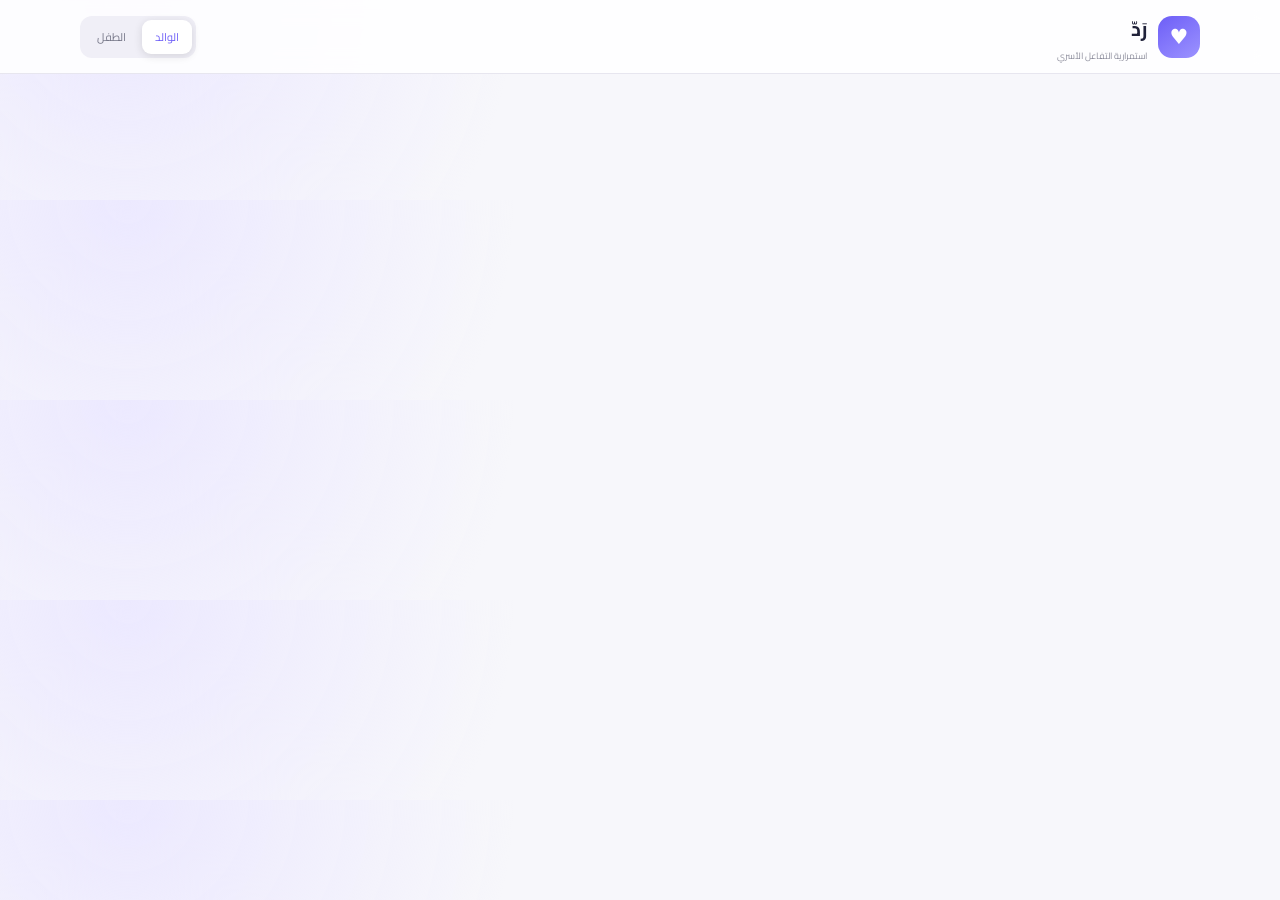
==== index.html @ 1f1d97be "feat: add RADD standalone demo" ====
<!doctype html>
<html lang="ar" dir="rtl">
<head>
<meta charset="utf-8">
<meta name="viewport" content="width=device-width,initial-scale=1">
<title>رَدّ | فرصة ثانية للتواصل</title>
<style>
@import url('https://fonts.googleapis.com/css2?family=Cairo:wght@400;600;700;800&display=swap');
:root{--bg:#f7f7fb;--ink:#20223a;--muted:#777990;--line:#e7e6ef;--p:#6d5ef7;--soft:#f0efff;--green:#1e9a70}
*{box-sizing:border-box}body{margin:0;font-family:Cairo,system-ui,sans-serif;background:radial-gradient(circle at 10% 0%,#ece9ff,transparent 33%),var(--bg);color:var(--ink)}button{font:inherit;border:0;cursor:pointer}
header{height:74px;display:flex;align-items:center;justify-content:space-between;padding:0 max(18px,calc((100% - 1120px)/2));background:#ffffffdd;backdrop-filter:blur(12px);border-bottom:1px solid var(--line);position:sticky;top:0;z-index:10}.brand{display:flex;gap:11px;align-items:center}.mark{width:42px;height:42px;border-radius:14px;background:linear-gradient(145deg,#6d5ef7,#9c93ff);color:#fff;display:grid;place-items:center;font-size:21px}.brand b{font-size:20px}.brand small{display:block;color:#8c8d9c;font-size:9px}.switch{background:#f0eff7;border-radius:12px;padding:4px;display:flex;gap:3px}.switch button{padding:7px 13px;border-radius:9px;background:transparent;color:#777889;font-size:11px}.switch .on{background:#fff;color:var(--p);box-shadow:0 2px 8px #2222}
main{max-width:1120px;margin:auto;padding:46px 20px 80px}.hero{display:grid;grid-template-columns:1.45fr .75fr;gap:28px;align-items:center}.eyebrow{color:var(--p);font-size:11px;font-weight:800;margin-bottom:8px}.hero h1{font-size:42px;line-height:1.35;margin:0 0 13px}.hero h1 span{color:var(--p)}.hero p{font-size:14px;line-height:2;color:var(--muted);max-width:680px}.hero-card{background:linear-gradient(150deg,#fff,#f1efff);border:1px solid #e3defe;border-radius:26px;padding:28px;text-align:center;box-shadow:0 18px 45px #5143a512}.heart{width:62px;height:62px;margin:auto;border-radius:21px;background:#fff;display:grid;place-items:center;color:var(--p);font-size:28px}.hero-card b{display:block;margin-top:13px;font-size:16px}.hero-card small{color:var(--muted);font-size:10px}
.section{margin-top:48px}.section-head{display:flex;justify-content:space-between;align-items:end;margin-bottom:14px}.section-head h2{margin:0;font-size:20px}.section-head p{margin:4px 0 0;font-size:11px;color:var(--muted)}.ghost{background:#fff;border:1px solid var(--line);border-radius:10px;padding:8px 11px;color:#66677b;font-size:11px}.list{display:grid;gap:10px}.item{width:100%;background:#fff;border:1px solid var(--line);border-radius:18px;padding:15px;display:flex;align-items:center;gap:13px;text-align:right;transition:.18s;box-shadow:0 4px 18px #27233b05}.item:hover{transform:translateY(-2px);border-color:#d4cfff}.icon{width:52px;height:52px;border-radius:16px;background:var(--soft);display:grid;place-items:center;font-size:24px;flex:0 0 52px}.body{flex:1}.topline{display:flex;justify-content:space-between}.topline b{font-size:14px}.topline small{font-size:10px;color:#999}.body p{margin:4px 0 7px;color:#56576b;font-size:12px}.tags span{font-size:9px;background:#f4f4f8;color:#707186;border-radius:18px;padding:4px 8px;margin-left:5px}.chev{color:#aaa;font-size:18px}.metrics{display:grid;grid-template-columns:repeat(3,1fr);gap:10px;margin-top:17px}.metric{background:#fff;border:1px solid var(--line);border-radius:17px;padding:18px}.metric strong{display:block;font-size:24px}.metric span{font-size:10px;color:var(--muted)}.privacy{display:flex;gap:10px;align-items:flex-start;margin-top:16px;background:#eef9f5;border:1px solid #d4eee4;color:#17694e;border-radius:17px;padding:14px;font-size:11px;line-height:1.9}
.child{max-width:760px;margin:22px auto}.intro{display:flex;align-items:center;gap:16px}.avatar{width:65px;height:65px;border-radius:22px;background:linear-gradient(145deg,#6d5ef7,#9c93ff);color:#fff;display:grid;place-items:center;font-weight:800;font-size:24px}.intro h1{margin:0;font-size:29px}.intro p{margin:4px 0;color:var(--muted);font-size:12px}.capture{width:100%;margin-top:28px;background:#fff;border:1px solid #e2defd;border-radius:26px;padding:24px;display:flex;align-items:center;gap:15px;text-align:right;box-shadow:0 18px 42px #6d5ef712}.capture .heart{margin:0;box-shadow:none}.capture div:nth-child(2){flex:1}.capture b{display:block;font-size:18px}.capture span{display:block;margin-top:4px;color:var(--muted);font-size:11px}.note{margin-top:13px;background:#fff;border:1px solid var(--line);border-radius:15px;padding:13px;font-size:11px;color:#68697b}
.overlay{position:fixed;inset:0;background:#1b193a75;backdrop-filter:blur(5px);display:grid;place-items:center;padding:20px;z-index:50}.modal{width:min(470px,100%);background:#fff;border-radius:24px;padding:27px;position:relative;box-shadow:0 30px 90px #17142f45}.close{position:absolute;left:14px;top:14px;background:#f5f5f8;color:#777;border-radius:9px;width:33px;height:33px}.modal h2{margin:0 0 6px;font-size:20px}.modal p{color:var(--muted);font-size:12px;line-height:1.9}.choices{display:grid;grid-template-columns:1fr 1fr;gap:9px;margin-top:16px}.choices button{background:#f7f7fa;border:1px solid var(--line);border-radius:15px;padding:13px;text-align:right}.choices button:hover{background:var(--soft);border-color:#cec8ff}.choices span{font-size:21px}.choices b{display:block;font-size:11px;margin-top:5px}.detail{display:grid;grid-template-columns:repeat(3,1fr);gap:7px;margin:17px 0}.detail div{background:#f7f7fa;border-radius:12px;padding:10px}.detail small{display:block;color:#999;font-size:8px}.detail b{display:block;margin-top:3px;font-size:11px}.primary,.secondary{width:100%;border-radius:12px;padding:12px;font-size:12px;font-weight:800}.primary{background:var(--p);color:#fff}.secondary{margin-top:7px;background:#f5f5f8;color:#66677a}.toast{position:fixed;bottom:22px;left:50%;transform:translateX(-50%);background:#20223a;color:#fff;border-radius:12px;padding:11px 16px;font-size:11px;z-index:100}.hidden{display:none!important}@media(max-width:800px){.hero{grid-template-columns:1fr}.hero h1{font-size:32px}.metrics{grid-template-columns:1fr}.section-head{align-items:flex-start;gap:10px;flex-direction:column}}@media(max-width:520px){.switch button{padding:6px 9px}.choices{grid-template-columns:1fr}}
</style>
</head>
<body>
<header>
<div class="brand"><div class="mark">♥</div><div><b>رَدّ</b><small>استمرارية التفاعل الأسري</small></div></div>
<div class="switch"><button id="parentBtn" class="on">الوالد</button><button id="childBtn">الطفل</button></div>
</header>
<main id="app"></main><div id="overlay"></div><div id="toast" class="toast hidden"></div>
<script>
var TYPES={SHOW:{label:"أريد أن أريك شيئًا",icon:"👀",priority:72},TALK:{label:"أريد أن أتحدث معك",icon:"💬",priority:88},HELP:{label:"أحتاج مساعدتك",icon:"🤝",priority:96},SHARE:{label:"أريد أن أشاركك شيئًا",icon:"✨",priority:70}};
var seed=[{id:"1",from:"محمد",type:"SHOW",status:"DEFERRED",at:Date.now()-17*60000,priority:72},{id:"2",from:"سارة",type:"TALK",status:"READY",at:Date.now()-8*60000,priority:88},{id:"3",from:"محمد",type:"HELP",status:"RECOVERED",at:Date.now()-55*60000,priority:96,recovered:Date.now()-35*60000}];
var moments=JSON.parse(localStorage.getItem("radd-demo")||"null")||seed;var role="parent";
function save(){localStorage.setItem("radd-demo",JSON.stringify(moments))}
function age(t){var m=Math.max(0,Math.round((Date.now()-t)/60000));return m<1?"الآن":"منذ "+m+" دقيقة"}
function toast(t){var e=document.getElementById("toast");e.textContent=t;e.classList.remove("hidden");setTimeout(function(){e.classList.add("hidden")},2300)}
function render(){document.getElementById("parentBtn").className=role==="parent"?"on":"";document.getElementById("childBtn").className=role==="child"?"on":"";document.getElementById("app").innerHTML=role==="parent"?parentView():childView()}
function parentView(){
 var active=moments.filter(function(m){return m.status!=="RECOVERED"}).sort(function(a,b){return b.priority-a.priority});
 var rec=moments.filter(function(m){return m.status==="RECOVERED"}),total=moments.length,firr=total?Math.round(rec.length/total*100):0,lat=rec.length?Math.round(rec.reduce(function(s,m){return s+(m.recovered-m.at)/60000},0)/rec.length):0;
 return '<section class="hero"><div><div class="eyebrow">✦ مساحة هادئة للعودة</div><h1>لا نحاول منع كل مقاطعة.<br><span>نحاول ألا تضيع اللحظة المهمة.</span></h1><p>رَدّ يحفظ فرصة التواصل عندما لا يستطيع أحد أفراد الأسرة الاستجابة في اللحظة نفسها، ثم يساعده على العودة إليها لاحقًا.</p></div><div class="hero-card"><div class="heart">♥</div><b>لديك '+active.length+' فرص تواصل تحتاج عودتك</b><small>ابدأ بالأعلى أولوية</small></div></section><section class="section"><div class="section-head"><div><h2>فرص التواصل المعلّقة</h2><p>مرتبة حسب الأولوية للمساعدة على العودة.</p></div><button class="ghost" onclick="resetDemo()">↻ إعادة التجربة</button></div><div class="list">'+(active.length?active.map(card).join(""):"<div class="privacy">❤️ <span>لا توجد فرص تواصل معلّقة الآن.</span></div>")+'</div></section><section class="metrics"><div class="metric"><strong>'+firr+'%</strong><span>معدل استعادة التفاعل</span></div><div class="metric"><strong>'+lat+' د</strong><span>متوسط زمن العودة</span></div><div class="metric"><strong>'+rec.length+'</strong><span>تفاعلات تمت استعادتها</span></div></section><div class="privacy">🛡️ <span><b>الخصوصية جزء من التصميم.</b><br>لا ميكروفون دائم، لا كاميرا، لا مراقبة للشاشة ولا قراءة للمحادثات.</span></div></section>'
}
function card(m){var t=TYPES[m.type];return '<button class="item" onclick="openMoment(\''+m.id+'\')"><div class="icon">'+t.icon+'</div><div class="body"><div class="topline"><b>'+m.from+'</b><small>'+age(m.at)+'</small></div><p>'+t.label+'</p><div class="tags"><span>أولوية '+m.priority+'</span><span>'+(m.status==="READY"?"جاهزة للعودة":"مؤجلة")+'</span></div></div><div class="chev">‹</div></button>'}
function childView(){var count=moments.filter(function(m){return m.status!=="RECOVERED"}).length;return '<div class="child"><div class="intro"><div class="avatar">م</div><div><div class="eyebrow">مساحتك</div><h1>عندك شيء تبي تقوله؟</h1><p>إذا بابا أو ماما مشغولين، احفظ فرصة التواصل حتى يرجعون لك.</p></div></div><button class="capture" onclick="capture()"><div class="heart">♥</div><div><b>احفظها لي</b><span>أتكلم · أوريك · أحتاج مساعدة · أشاركك شيئًا</span></div><strong>←</strong></button><div class="note">🛡️ أنت تختار بنفسك ماذا تريد حفظه. لا نحتاج تسجيل صوتك أو تصويرك.</div><div class="privacy"><span>فرص التواصل المعلّقة</span><b>'+count+'</b></div></div>'}
function capture(){document.getElementById("overlay").innerHTML='<div class="overlay"><div class="modal"><button class="close" onclick="closeModal()">×</button><div class="eyebrow">فرصة تواصل جديدة</div><h2>وش تبي تحفظ؟</h2><p>اختر نوع التفاعل فقط.</p><div class="choices">'+Object.keys(TYPES).map(function(k){var v=TYPES[k];return '<button onclick="addMoment(\''+k+'\')"><span>'+v.icon+'</span><b>'+v.label+'</b></button>'}).join("")+'</div></div></div>'}
function openMoment(id){var m=moments.find(function(x){return x.id===id}),t=TYPES[m.type];document.getElementById("overlay").innerHTML='<div class="overlay"><div class="modal"><button class="close" onclick="closeModal()">×</button><div class="icon">'+t.icon+'</div><div class="eyebrow">فرصة تواصل مؤجلة</div><h2>'+m.from+" "+t.label+'</h2><p>هذه الفرصة لم تختفِ. رَدّ يحتفظ بها حتى تختار العودة إليها.</p><div class="detail"><div><small>الأولوية</small><b>'+m.priority+'</b></div><div><small>المدة</small><b>'+age(m.at)+'</b></div><div><small>الحالة</small><b>'+(m.status==="READY"?"جاهزة":"مؤجلة")+'</b></div></div><button class="primary" onclick="recover(\''+id+'\')">♥ أعد التفاعل الآن</button><button class="secondary" onclick="closeModal()">ليس الآن</button></div></div>'}
function addMoment(type){var now=Date.now(),t=TYPES[type];moments.push({id:String(Date.now()),from:"محمد",type:type,status:"DEFERRED",at:now,priority:t.priority});save();closeModal();role="parent";render();toast("❤️ تم حفظ فرصة التواصل")}
function recover(id){var now=Date.now();moments=moments.map(function(m){return m.id===id?Object.assign({},m,{status:"RECOVERED",recovered:now}):m});save();closeModal();render();toast("تمت استعادة التفاعل ❤️")}
function closeModal(){document.getElementById("overlay").innerHTML=""}
function resetDemo(){moments=JSON.parse(JSON.stringify(seed));save();render();toast("تمت إعادة التجربة")}
document.getElementById("parentBtn").onclick=function(){role="parent";render()};document.getElementById("childBtn").onclick=function(){role="child";render()};render();
</script>
</body>
</html>
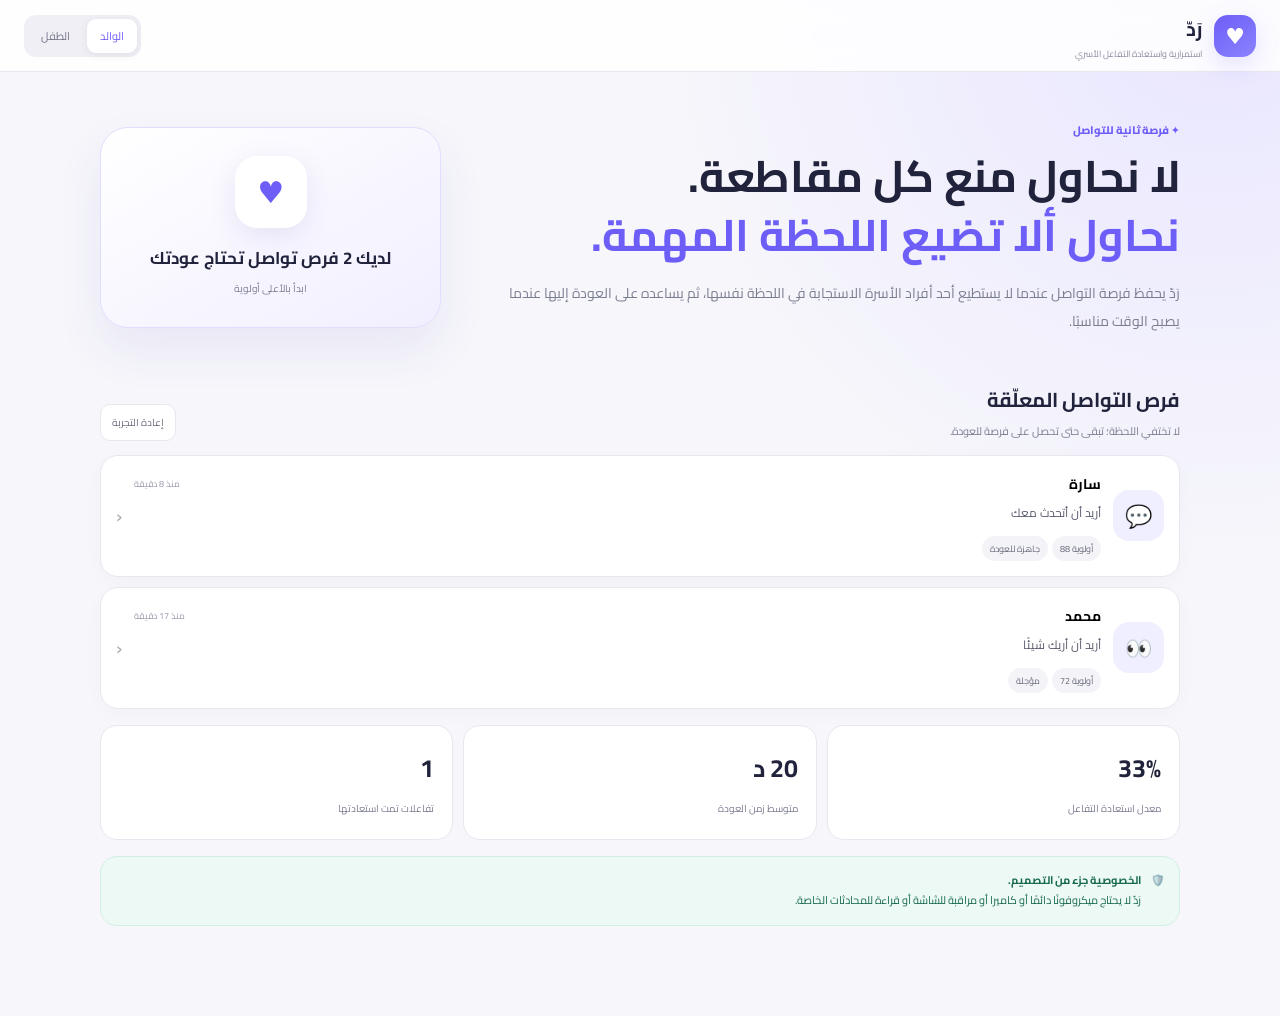
==== commit 19a86bde: "fix: rebuild RADD demo with reliable RTL interface" ====
--- a/index.html
+++ b/index.html
@@ -2,47 +2,139 @@
 <html lang="ar" dir="rtl">
 <head>
 <meta charset="utf-8">
-<meta name="viewport" content="width=device-width,initial-scale=1">
+<meta name="viewport" content="width=device-width, initial-scale=1">
+<meta name="theme-color" content="#6d5ef7">
 <title>رَدّ | فرصة ثانية للتواصل</title>
+<meta name="description" content="RADD — نظام لاستعادة فرص التواصل الأسري">
 <style>
 @import url('https://fonts.googleapis.com/css2?family=Cairo:wght@400;600;700;800&display=swap');
-:root{--bg:#f7f7fb;--ink:#20223a;--muted:#777990;--line:#e7e6ef;--p:#6d5ef7;--soft:#f0efff;--green:#1e9a70}
-*{box-sizing:border-box}body{margin:0;font-family:Cairo,system-ui,sans-serif;background:radial-gradient(circle at 10% 0%,#ece9ff,transparent 33%),var(--bg);color:var(--ink)}button{font:inherit;border:0;cursor:pointer}
-header{height:74px;display:flex;align-items:center;justify-content:space-between;padding:0 max(18px,calc((100% - 1120px)/2));background:#ffffffdd;backdrop-filter:blur(12px);border-bottom:1px solid var(--line);position:sticky;top:0;z-index:10}.brand{display:flex;gap:11px;align-items:center}.mark{width:42px;height:42px;border-radius:14px;background:linear-gradient(145deg,#6d5ef7,#9c93ff);color:#fff;display:grid;place-items:center;font-size:21px}.brand b{font-size:20px}.brand small{display:block;color:#8c8d9c;font-size:9px}.switch{background:#f0eff7;border-radius:12px;padding:4px;display:flex;gap:3px}.switch button{padding:7px 13px;border-radius:9px;background:transparent;color:#777889;font-size:11px}.switch .on{background:#fff;color:var(--p);box-shadow:0 2px 8px #2222}
-main{max-width:1120px;margin:auto;padding:46px 20px 80px}.hero{display:grid;grid-template-columns:1.45fr .75fr;gap:28px;align-items:center}.eyebrow{color:var(--p);font-size:11px;font-weight:800;margin-bottom:8px}.hero h1{font-size:42px;line-height:1.35;margin:0 0 13px}.hero h1 span{color:var(--p)}.hero p{font-size:14px;line-height:2;color:var(--muted);max-width:680px}.hero-card{background:linear-gradient(150deg,#fff,#f1efff);border:1px solid #e3defe;border-radius:26px;padding:28px;text-align:center;box-shadow:0 18px 45px #5143a512}.heart{width:62px;height:62px;margin:auto;border-radius:21px;background:#fff;display:grid;place-items:center;color:var(--p);font-size:28px}.hero-card b{display:block;margin-top:13px;font-size:16px}.hero-card small{color:var(--muted);font-size:10px}
-.section{margin-top:48px}.section-head{display:flex;justify-content:space-between;align-items:end;margin-bottom:14px}.section-head h2{margin:0;font-size:20px}.section-head p{margin:4px 0 0;font-size:11px;color:var(--muted)}.ghost{background:#fff;border:1px solid var(--line);border-radius:10px;padding:8px 11px;color:#66677b;font-size:11px}.list{display:grid;gap:10px}.item{width:100%;background:#fff;border:1px solid var(--line);border-radius:18px;padding:15px;display:flex;align-items:center;gap:13px;text-align:right;transition:.18s;box-shadow:0 4px 18px #27233b05}.item:hover{transform:translateY(-2px);border-color:#d4cfff}.icon{width:52px;height:52px;border-radius:16px;background:var(--soft);display:grid;place-items:center;font-size:24px;flex:0 0 52px}.body{flex:1}.topline{display:flex;justify-content:space-between}.topline b{font-size:14px}.topline small{font-size:10px;color:#999}.body p{margin:4px 0 7px;color:#56576b;font-size:12px}.tags span{font-size:9px;background:#f4f4f8;color:#707186;border-radius:18px;padding:4px 8px;margin-left:5px}.chev{color:#aaa;font-size:18px}.metrics{display:grid;grid-template-columns:repeat(3,1fr);gap:10px;margin-top:17px}.metric{background:#fff;border:1px solid var(--line);border-radius:17px;padding:18px}.metric strong{display:block;font-size:24px}.metric span{font-size:10px;color:var(--muted)}.privacy{display:flex;gap:10px;align-items:flex-start;margin-top:16px;background:#eef9f5;border:1px solid #d4eee4;color:#17694e;border-radius:17px;padding:14px;font-size:11px;line-height:1.9}
-.child{max-width:760px;margin:22px auto}.intro{display:flex;align-items:center;gap:16px}.avatar{width:65px;height:65px;border-radius:22px;background:linear-gradient(145deg,#6d5ef7,#9c93ff);color:#fff;display:grid;place-items:center;font-weight:800;font-size:24px}.intro h1{margin:0;font-size:29px}.intro p{margin:4px 0;color:var(--muted);font-size:12px}.capture{width:100%;margin-top:28px;background:#fff;border:1px solid #e2defd;border-radius:26px;padding:24px;display:flex;align-items:center;gap:15px;text-align:right;box-shadow:0 18px 42px #6d5ef712}.capture .heart{margin:0;box-shadow:none}.capture div:nth-child(2){flex:1}.capture b{display:block;font-size:18px}.capture span{display:block;margin-top:4px;color:var(--muted);font-size:11px}.note{margin-top:13px;background:#fff;border:1px solid var(--line);border-radius:15px;padding:13px;font-size:11px;color:#68697b}
-.overlay{position:fixed;inset:0;background:#1b193a75;backdrop-filter:blur(5px);display:grid;place-items:center;padding:20px;z-index:50}.modal{width:min(470px,100%);background:#fff;border-radius:24px;padding:27px;position:relative;box-shadow:0 30px 90px #17142f45}.close{position:absolute;left:14px;top:14px;background:#f5f5f8;color:#777;border-radius:9px;width:33px;height:33px}.modal h2{margin:0 0 6px;font-size:20px}.modal p{color:var(--muted);font-size:12px;line-height:1.9}.choices{display:grid;grid-template-columns:1fr 1fr;gap:9px;margin-top:16px}.choices button{background:#f7f7fa;border:1px solid var(--line);border-radius:15px;padding:13px;text-align:right}.choices button:hover{background:var(--soft);border-color:#cec8ff}.choices span{font-size:21px}.choices b{display:block;font-size:11px;margin-top:5px}.detail{display:grid;grid-template-columns:repeat(3,1fr);gap:7px;margin:17px 0}.detail div{background:#f7f7fa;border-radius:12px;padding:10px}.detail small{display:block;color:#999;font-size:8px}.detail b{display:block;margin-top:3px;font-size:11px}.primary,.secondary{width:100%;border-radius:12px;padding:12px;font-size:12px;font-weight:800}.primary{background:var(--p);color:#fff}.secondary{margin-top:7px;background:#f5f5f8;color:#66677a}.toast{position:fixed;bottom:22px;left:50%;transform:translateX(-50%);background:#20223a;color:#fff;border-radius:12px;padding:11px 16px;font-size:11px;z-index:100}.hidden{display:none!important}@media(max-width:800px){.hero{grid-template-columns:1fr}.hero h1{font-size:32px}.metrics{grid-template-columns:1fr}.section-head{align-items:flex-start;gap:10px;flex-direction:column}}@media(max-width:520px){.switch button{padding:6px 9px}.choices{grid-template-columns:1fr}}
+:root{--bg:#f6f6fb;--card:#fff;--text:#20233b;--muted:#7b7d91;--line:#e8e7f0;--primary:#6d5ef7;--primary2:#8b82ff;--soft:#f0efff;--good:#1e9a70;--goodbg:#ecf9f4;--warn:#d08a27}
+*{box-sizing:border-box}html,body{margin:0;min-height:100%;font-family:Cairo,system-ui,sans-serif;background:radial-gradient(circle at 95% 0,#e9e6ff 0,transparent 35%),var(--bg);color:var(--text)}
+button{font:inherit;cursor:pointer}
+.header{height:72px;background:rgba(255,255,255,.86);backdrop-filter:blur(14px);border-bottom:1px solid var(--line);display:flex;align-items:center;justify-content:space-between;padding:0 24px;position:sticky;top:0;z-index:20}
+.brand{display:flex;align-items:center;gap:12px}.logo{width:42px;height:42px;border-radius:14px;background:linear-gradient(145deg,var(--primary),var(--primary2));color:white;display:grid;place-items:center;font-size:22px;box-shadow:0 8px 24px #6d5ef72b}.brand b{font-size:20px}.brand small{display:block;font-size:9px;color:#8d8e9e;margin-top:-2px}
+.role{display:flex;gap:4px;padding:4px;background:#f0eff6;border-radius:12px}.role button{border:0;padding:7px 13px;border-radius:9px;background:transparent;color:#737589;font-size:11px}.role .active{background:#fff;color:var(--primary);box-shadow:0 2px 9px #2221}
+.wrap{max-width:1120px;margin:auto;padding:48px 20px 90px}.hero{display:grid;grid-template-columns:1.35fr .65fr;gap:30px;align-items:center}.eyebrow{font-size:11px;font-weight:800;color:var(--primary);margin-bottom:7px}.hero h1{font-size:44px;line-height:1.34;margin:0}.hero h1 span{color:var(--primary)}.hero p{font-size:14px;line-height:2;color:var(--muted);max-width:700px;margin:14px 0 0}
+.heroCard{background:linear-gradient(150deg,#fff,#f1efff);border:1px solid #e1ddff;border-radius:28px;padding:28px;text-align:center;box-shadow:0 22px 48px #5143a514}.heroIcon{width:72px;height:72px;border-radius:22px;background:#fff;color:var(--primary);display:grid;place-items:center;margin:auto;font-size:30px;box-shadow:0 8px 28px #5143a51c}.heroCard h3{margin:14px 0 5px;font-size:17px}.heroCard p{font-size:10px;color:var(--muted);margin:0}
+.section{margin-top:46px}.head{display:flex;align-items:end;justify-content:space-between;margin-bottom:14px}.head h2{margin:0;font-size:20px}.head p{margin:3px 0 0;color:var(--muted);font-size:11px}.reset{border:1px solid var(--line);background:#fff;color:#686a7b;border-radius:10px;padding:8px 11px;font-size:10px}
+.list{display:grid;gap:10px}.moment{width:100%;border:1px solid var(--line);background:#fff;border-radius:18px;padding:15px;display:flex;align-items:center;gap:12px;text-align:right;box-shadow:0 5px 20px #25233a06;transition:.15s}.moment:hover{transform:translateY(-2px);border-color:#d3cffc}.mIcon{width:51px;height:51px;flex:0 0 51px;background:var(--soft);border-radius:16px;display:grid;place-items:center;font-size:22px}.mBody{flex:1}.row{display:flex;align-items:center;justify-content:space-between}.row b{font-size:14px}.row small{color:#9a9bac;font-size:9px}.mBody p{margin:4px 0 7px;color:#585a6d;font-size:12px}.chips span{font-size:9px;color:#686a7c;background:#f4f4f8;padding:4px 8px;border-radius:20px;margin-left:4px}.arrow{color:#aaa;font-size:21px}
+.metrics{display:grid;grid-template-columns:repeat(3,1fr);gap:10px;margin-top:16px}.metric{background:#fff;border:1px solid var(--line);border-radius:17px;padding:18px}.metric strong{display:block;font-size:25px}.metric span{font-size:10px;color:var(--muted)}
+.privacy{display:flex;gap:10px;margin-top:16px;background:var(--goodbg);border:1px solid #d4eee4;color:#17694e;border-radius:17px;padding:14px;font-size:11px;line-height:1.8}
+.child{max-width:760px;margin:20px auto}.intro{display:flex;align-items:center;gap:15px}.avatar{width:64px;height:64px;border-radius:21px;background:linear-gradient(145deg,var(--primary),var(--primary2));display:grid;place-items:center;color:#fff;font-weight:800;font-size:24px}.intro h1{font-size:29px;margin:0}.intro p{font-size:12px;color:var(--muted);margin:4px 0 0;line-height:1.8}.saveBtn{width:100%;margin-top:28px;background:#fff;border:1px solid #e0dcff;border-radius:25px;padding:22px;display:flex;align-items:center;gap:14px;text-align:right;box-shadow:0 20px 42px #5143a511}.saveBtn .heroIcon{margin:0;width:58px;height:58px;border-radius:18px;box-shadow:none}.saveBtn b{display:block;font-size:18px}.saveBtn span{display:block;margin-top:3px;color:var(--muted);font-size:10px}
+.overlay{position:fixed;inset:0;background:#1b193a72;backdrop-filter:blur(6px);display:grid;place-items:center;padding:20px;z-index:50}.modal{width:min(460px,100%);background:#fff;border-radius:24px;padding:26px;position:relative;box-shadow:0 30px 90px #17142f45}.close{position:absolute;left:13px;top:13px;width:32px;height:32px;border:0;border-radius:9px;background:#f5f5f8;color:#777}.modal h2{margin:0 0 5px;font-size:20px}.modal p{color:var(--muted);font-size:11px;line-height:1.9}.types{display:grid;grid-template-columns:1fr 1fr;gap:9px;margin-top:15px}.types button{background:#f8f8fb;border:1px solid var(--line);border-radius:15px;padding:12px;text-align:right}.types b{display:block;font-size:11px;margin-top:5px}.types span{font-size:20px}.primary{width:100%;border:0;background:var(--primary);color:#fff;border-radius:12px;padding:12px;font-size:12px;font-weight:800}.secondary{width:100%;border:0;background:#f4f4f7;color:#66687a;border-radius:12px;padding:11px;font-size:11px;margin-top:7px}
+.toast{position:fixed;bottom:22px;left:50%;transform:translateX(-50%);background:#20233b;color:#fff;padding:11px 15px;border-radius:12px;font-size:11px;z-index:100;box-shadow:0 10px 35px #1114}.hidden{display:none!important}
+@media(max-width:820px){.hero{grid-template-columns:1fr}.hero h1{font-size:34px}.metrics{grid-template-columns:1fr}.wrap{padding-top:35px}}
+@media(max-width:520px){.header{padding:0 14px}.brand small{display:none}.role button{padding:6px 9px}.types{grid-template-columns:1fr}.wrap{padding-left:14px;padding-right:14px}}
 </style>
 </head>
 <body>
-<header>
-<div class="brand"><div class="mark">♥</div><div><b>رَدّ</b><small>استمرارية التفاعل الأسري</small></div></div>
-<div class="switch"><button id="parentBtn" class="on">الوالد</button><button id="childBtn">الطفل</button></div>
+<header class="header">
+  <div class="brand"><div class="logo">♥</div><div><b>رَدّ</b><small>استمرارية واستعادة التفاعل الأسري</small></div></div>
+  <div class="role"><button id="parentTab" class="active">الوالد</button><button id="childTab">الطفل</button></div>
 </header>
-<main id="app"></main><div id="overlay"></div><div id="toast" class="toast hidden"></div>
+
+<main class="wrap" id="app">
+  <section class="hero">
+    <div>
+      <div class="eyebrow">✦ فرصة ثانية للتواصل</div>
+      <h1>لا نحاول منع كل مقاطعة.<br><span>نحاول ألا تضيع اللحظة المهمة.</span></h1>
+      <p>رَدّ يحفظ فرصة التواصل عندما لا يستطيع أحد أفراد الأسرة الاستجابة في اللحظة نفسها، ثم يساعده على العودة إليها عندما يصبح الوقت مناسبًا.</p>
+    </div>
+    <div class="heroCard">
+      <div class="heroIcon">♥</div>
+      <h3 id="countTitle">لديك فرص تواصل تحتاج عودتك</h3>
+      <p>ابدأ بالأعلى أولوية</p>
+    </div>
+  </section>
+
+  <section class="section">
+    <div class="head">
+      <div><h2>فرص التواصل المعلّقة</h2><p>لا تختفي اللحظة؛ تبقى حتى تحصل على فرصة للعودة.</p></div>
+      <button class="reset" id="resetBtn">إعادة التجربة</button>
+    </div>
+    <div class="list" id="momentList"></div>
+  </section>
+
+  <section class="metrics">
+    <div class="metric"><strong id="firr">0%</strong><span>معدل استعادة التفاعل</span></div>
+    <div class="metric"><strong id="latency">0 د</strong><span>متوسط زمن العودة</span></div>
+    <div class="metric"><strong id="recoveredCount">0</strong><span>تفاعلات تمت استعادتها</span></div>
+  </section>
+
+  <div class="privacy">🛡️ <span><b>الخصوصية جزء من التصميم.</b><br>رَدّ لا يحتاج ميكروفونًا دائمًا أو كاميرا أو مراقبة للشاشة أو قراءة للمحادثات الخاصة.</span></div>
+</main>
+<div id="overlay"></div><div id="toast" class="toast hidden"></div>
+
 <script>
-var TYPES={SHOW:{label:"أريد أن أريك شيئًا",icon:"👀",priority:72},TALK:{label:"أريد أن أتحدث معك",icon:"💬",priority:88},HELP:{label:"أحتاج مساعدتك",icon:"🤝",priority:96},SHARE:{label:"أريد أن أشاركك شيئًا",icon:"✨",priority:70}};
-var seed=[{id:"1",from:"محمد",type:"SHOW",status:"DEFERRED",at:Date.now()-17*60000,priority:72},{id:"2",from:"سارة",type:"TALK",status:"READY",at:Date.now()-8*60000,priority:88},{id:"3",from:"محمد",type:"HELP",status:"RECOVERED",at:Date.now()-55*60000,priority:96,recovered:Date.now()-35*60000}];
-var moments=JSON.parse(localStorage.getItem("radd-demo")||"null")||seed;var role="parent";
-function save(){localStorage.setItem("radd-demo",JSON.stringify(moments))}
-function age(t){var m=Math.max(0,Math.round((Date.now()-t)/60000));return m<1?"الآن":"منذ "+m+" دقيقة"}
-function toast(t){var e=document.getElementById("toast");e.textContent=t;e.classList.remove("hidden");setTimeout(function(){e.classList.add("hidden")},2300)}
-function render(){document.getElementById("parentBtn").className=role==="parent"?"on":"";document.getElementById("childBtn").className=role==="child"?"on":"";document.getElementById("app").innerHTML=role==="parent"?parentView():childView()}
-function parentView(){
- var active=moments.filter(function(m){return m.status!=="RECOVERED"}).sort(function(a,b){return b.priority-a.priority});
- var rec=moments.filter(function(m){return m.status==="RECOVERED"}),total=moments.length,firr=total?Math.round(rec.length/total*100):0,lat=rec.length?Math.round(rec.reduce(function(s,m){return s+(m.recovered-m.at)/60000},0)/rec.length):0;
- return '<section class="hero"><div><div class="eyebrow">✦ مساحة هادئة للعودة</div><h1>لا نحاول منع كل مقاطعة.<br><span>نحاول ألا تضيع اللحظة المهمة.</span></h1><p>رَدّ يحفظ فرصة التواصل عندما لا يستطيع أحد أفراد الأسرة الاستجابة في اللحظة نفسها، ثم يساعده على العودة إليها لاحقًا.</p></div><div class="hero-card"><div class="heart">♥</div><b>لديك '+active.length+' فرص تواصل تحتاج عودتك</b><small>ابدأ بالأعلى أولوية</small></div></section><section class="section"><div class="section-head"><div><h2>فرص التواصل المعلّقة</h2><p>مرتبة حسب الأولوية للمساعدة على العودة.</p></div><button class="ghost" onclick="resetDemo()">↻ إعادة التجربة</button></div><div class="list">'+(active.length?active.map(card).join(""):"<div class="privacy">❤️ <span>لا توجد فرص تواصل معلّقة الآن.</span></div>")+'</div></section><section class="metrics"><div class="metric"><strong>'+firr+'%</strong><span>معدل استعادة التفاعل</span></div><div class="metric"><strong>'+lat+' د</strong><span>متوسط زمن العودة</span></div><div class="metric"><strong>'+rec.length+'</strong><span>تفاعلات تمت استعادتها</span></div></section><div class="privacy">🛡️ <span><b>الخصوصية جزء من التصميم.</b><br>لا ميكروفون دائم، لا كاميرا، لا مراقبة للشاشة ولا قراءة للمحادثات.</span></div></section>'
-}
-function card(m){var t=TYPES[m.type];return '<button class="item" onclick="openMoment(\''+m.id+'\')"><div class="icon">'+t.icon+'</div><div class="body"><div class="topline"><b>'+m.from+'</b><small>'+age(m.at)+'</small></div><p>'+t.label+'</p><div class="tags"><span>أولوية '+m.priority+'</span><span>'+(m.status==="READY"?"جاهزة للعودة":"مؤجلة")+'</span></div></div><div class="chev">‹</div></button>'}
-function childView(){var count=moments.filter(function(m){return m.status!=="RECOVERED"}).length;return '<div class="child"><div class="intro"><div class="avatar">م</div><div><div class="eyebrow">مساحتك</div><h1>عندك شيء تبي تقوله؟</h1><p>إذا بابا أو ماما مشغولين، احفظ فرصة التواصل حتى يرجعون لك.</p></div></div><button class="capture" onclick="capture()"><div class="heart">♥</div><div><b>احفظها لي</b><span>أتكلم · أوريك · أحتاج مساعدة · أشاركك شيئًا</span></div><strong>←</strong></button><div class="note">🛡️ أنت تختار بنفسك ماذا تريد حفظه. لا نحتاج تسجيل صوتك أو تصويرك.</div><div class="privacy"><span>فرص التواصل المعلّقة</span><b>'+count+'</b></div></div>'}
-function capture(){document.getElementById("overlay").innerHTML='<div class="overlay"><div class="modal"><button class="close" onclick="closeModal()">×</button><div class="eyebrow">فرصة تواصل جديدة</div><h2>وش تبي تحفظ؟</h2><p>اختر نوع التفاعل فقط.</p><div class="choices">'+Object.keys(TYPES).map(function(k){var v=TYPES[k];return '<button onclick="addMoment(\''+k+'\')"><span>'+v.icon+'</span><b>'+v.label+'</b></button>'}).join("")+'</div></div></div>'}
-function openMoment(id){var m=moments.find(function(x){return x.id===id}),t=TYPES[m.type];document.getElementById("overlay").innerHTML='<div class="overlay"><div class="modal"><button class="close" onclick="closeModal()">×</button><div class="icon">'+t.icon+'</div><div class="eyebrow">فرصة تواصل مؤجلة</div><h2>'+m.from+" "+t.label+'</h2><p>هذه الفرصة لم تختفِ. رَدّ يحتفظ بها حتى تختار العودة إليها.</p><div class="detail"><div><small>الأولوية</small><b>'+m.priority+'</b></div><div><small>المدة</small><b>'+age(m.at)+'</b></div><div><small>الحالة</small><b>'+(m.status==="READY"?"جاهزة":"مؤجلة")+'</b></div></div><button class="primary" onclick="recover(\''+id+'\')">♥ أعد التفاعل الآن</button><button class="secondary" onclick="closeModal()">ليس الآن</button></div></div>'}
-function addMoment(type){var now=Date.now(),t=TYPES[type];moments.push({id:String(Date.now()),from:"محمد",type:type,status:"DEFERRED",at:now,priority:t.priority});save();closeModal();role="parent";render();toast("❤️ تم حفظ فرصة التواصل")}
-function recover(id){var now=Date.now();moments=moments.map(function(m){return m.id===id?Object.assign({},m,{status:"RECOVERED",recovered:now}):m});save();closeModal();render();toast("تمت استعادة التفاعل ❤️")}
-function closeModal(){document.getElementById("overlay").innerHTML=""}
-function resetDemo(){moments=JSON.parse(JSON.stringify(seed));save();render();toast("تمت إعادة التجربة")}
-document.getElementById("parentBtn").onclick=function(){role="parent";render()};document.getElementById("childBtn").onclick=function(){role="child";render()};render();
+(function(){
+  var TYPES={
+    SHOW:{label:"أريد أن أريك شيئًا",icon:"👀",priority:72},
+    TALK:{label:"أريد أن أتحدث معك",icon:"💬",priority:88},
+    HELP:{label:"أحتاج مساعدتك",icon:"🤝",priority:96},
+    SHARE:{label:"أريد أن أشاركك شيئًا",icon:"✨",priority:70}
+  };
+  var initial=[
+    {id:"m1",from:"محمد",type:"SHOW",status:"DEFERRED",created:Date.now()-17*60000,priority:72},
+    {id:"m2",from:"سارة",type:"TALK",status:"READY",created:Date.now()-8*60000,priority:88},
+    {id:"m3",from:"محمد",type:"HELP",status:"RECOVERED",created:Date.now()-55*60000,priority:96,recovered:Date.now()-35*60000}
+  ];
+  var moments;
+  try{moments=JSON.parse(localStorage.getItem("radd-demo"))||initial.slice();}catch(e){moments=initial.slice();}
+  var app=document.getElementById("app"),overlay=document.getElementById("overlay"),toastEl=document.getElementById("toast");
+  function persist(){try{localStorage.setItem("radd-demo",JSON.stringify(moments));}catch(e){}}
+  function ago(t){var m=Math.max(0,Math.round((Date.now()-t)/60000));return m<1?"الآن":"منذ "+m+" دقيقة";}
+  function toast(msg){toastEl.textContent=msg;toastEl.classList.remove("hidden");setTimeout(function(){toastEl.classList.add("hidden");},2200);}
+  function render(){
+    var active=moments.filter(function(m){return m.status!=="RECOVERED";}).sort(function(a,b){return b.priority-a.priority;});
+    var rec=moments.filter(function(m){return m.status==="RECOVERED";});
+    var firr=moments.length?Math.round(rec.length/moments.length*100):0;
+    var lat=rec.length?Math.round(rec.reduce(function(sum,m){return sum+(m.recovered-m.created)/60000;},0)/rec.length):0;
+    document.getElementById("countTitle").textContent="لديك "+active.length+" فرص تواصل تحتاج عودتك";
+    document.getElementById("firr").textContent=firr+"%";
+    document.getElementById("latency").textContent=lat+" د";
+    document.getElementById("recoveredCount").textContent=rec.length;
+    var list=document.getElementById("momentList");
+    if(!active.length){list.innerHTML='<div class="privacy">❤️ <span>رائع، لا توجد فرص تواصل معلّقة الآن.</span></div>';return;}
+    list.innerHTML=active.map(function(m){
+      var t=TYPES[m.type];
+      return '<button class="moment" data-id="'+m.id+'"><div class="mIcon">'+t.icon+'</div><div class="mBody"><div class="row"><b>'+m.from+'</b><small>'+ago(m.created)+'</small></div><p>'+t.label+'</p><div class="chips"><span>أولوية '+m.priority+'</span><span>'+(m.status==="READY"?"جاهزة للعودة":"مؤجلة")+'</span></div></div><div class="arrow">‹</div></button>';
+    }).join("");
+    Array.prototype.forEach.call(document.querySelectorAll(".moment"),function(btn){btn.addEventListener("click",function(){openMoment(this.getAttribute("data-id"));});});
+  }
+  function openMoment(id){
+    var m=moments.filter(function(x){return x.id===id;})[0]; if(!m)return;
+    var t=TYPES[m.type];
+    overlay.innerHTML='<div class="overlay"><div class="modal"><button class="close" id="closeModal">×</button><div class="eyebrow">فرصة تواصل مؤجلة</div><h2>'+m.from+" "+t.label+'</h2><p>هذه الفرصة لم تختفِ. يمكنك العودة إليها الآن واستكمال التفاعل.</p><div style="display:grid;grid-template-columns:repeat(3,1fr);gap:7px;margin:15px 0"><div style="background:#f7f7fa;padding:9px;border-radius:11px"><small>الأولوية</small><b style="display:block;font-size:12px">'+m.priority+'</b></div><div style="background:#f7f7fa;padding:9px;border-radius:11px"><small>الوقت</small><b style="display:block;font-size:12px">'+ago(m.created)+'</b></div><div style="background:#f7f7fa;padding:9px;border-radius:11px"><small>الحالة</small><b style="display:block;font-size:12px">'+(m.status==="READY"?"جاهزة":"مؤجلة")+'</b></div></div><button class="primary" id="recoverBtn">♥ أعد التفاعل الآن</button><button class="secondary" id="laterBtn">ليس الآن</button></div></div>';
+    document.getElementById("closeModal").onclick=closeModal;
+    document.getElementById("laterBtn").onclick=closeModal;
+    document.getElementById("recoverBtn").onclick=function(){recover(id);};
+  }
+  function recover(id){
+    var now=Date.now();
+    moments=moments.map(function(m){return m.id===id?{id:m.id,from:m.from,type:m.type,status:"RECOVERED",created:m.created,priority:m.priority,recovered:now}:m;});
+    persist();closeModal();render();toast("تمت استعادة التفاعل ❤️");
+  }
+  function capture(){
+    overlay.innerHTML='<div class="overlay"><div class="modal"><button class="close" id="closeTypes">×</button><div class="eyebrow">فرصة تواصل جديدة</div><h2>ماذا تريد أن تحفظ؟</h2><p>اختر نوع التفاعل فقط. لا نحتاج تسجيل الصوت أو الصورة.</p><div class="types">'+Object.keys(TYPES).map(function(k){var t=TYPES[k];return '<button data-type="'+k+'"><span>'+t.icon+'</span><b>'+t.label+'</b></button>';}).join("")+'</div></div></div>';
+    document.getElementById("closeTypes").onclick=closeModal;
+    Array.prototype.forEach.call(document.querySelectorAll("[data-type]"),function(btn){btn.onclick=function(){addMoment(this.getAttribute("data-type"));};});
+  }
+  function addMoment(type){
+    var t=TYPES[type];
+    moments.push({id:"m"+Date.now(),from:"محمد",type:type,status:"DEFERRED",created:Date.now(),priority:t.priority});
+    persist();closeModal();render();toast("❤️ تم حفظ فرصة التواصل");
+  }
+  function closeModal(){overlay.innerHTML="";}
+  function reset(){moments=initial.map(function(m){return Object.assign({},m);});persist();render();toast("تمت إعادة التجربة");}
+  document.getElementById("resetBtn").onclick=reset;
+  document.getElementById("parentTab").onclick=function(){render();};
+  document.getElementById("childTab").onclick=function(){showChild();};
+  function showChild(){
+    app.innerHTML='<div class="child"><div class="intro"><div class="avatar">م</div><div><div class="eyebrow">مساحتك</div><h1>عندك شيء تبي تقوله؟</h1><p>إذا بابا أو ماما مشغولين، احفظ فرصة التواصل حتى يرجعون لك.</p></div></div><button class="saveBtn" id="captureBtn"><div class="heroIcon">♥</div><div><b>احفظها لي</b><span>أتكلم · أوريك · أحتاج مساعدة · أشاركك شيئًا</span></div><strong>←</strong></button><div class="privacy">🛡️ <span>أنت تختار بنفسك ماذا تريد حفظه. لا نحتاج تسجيل صوتك أو تصويرك.</span></div></div>';
+    document.getElementById("captureBtn").onclick=capture;
+  }
+  render();
+})();
 </script>
 </body>
 </html>
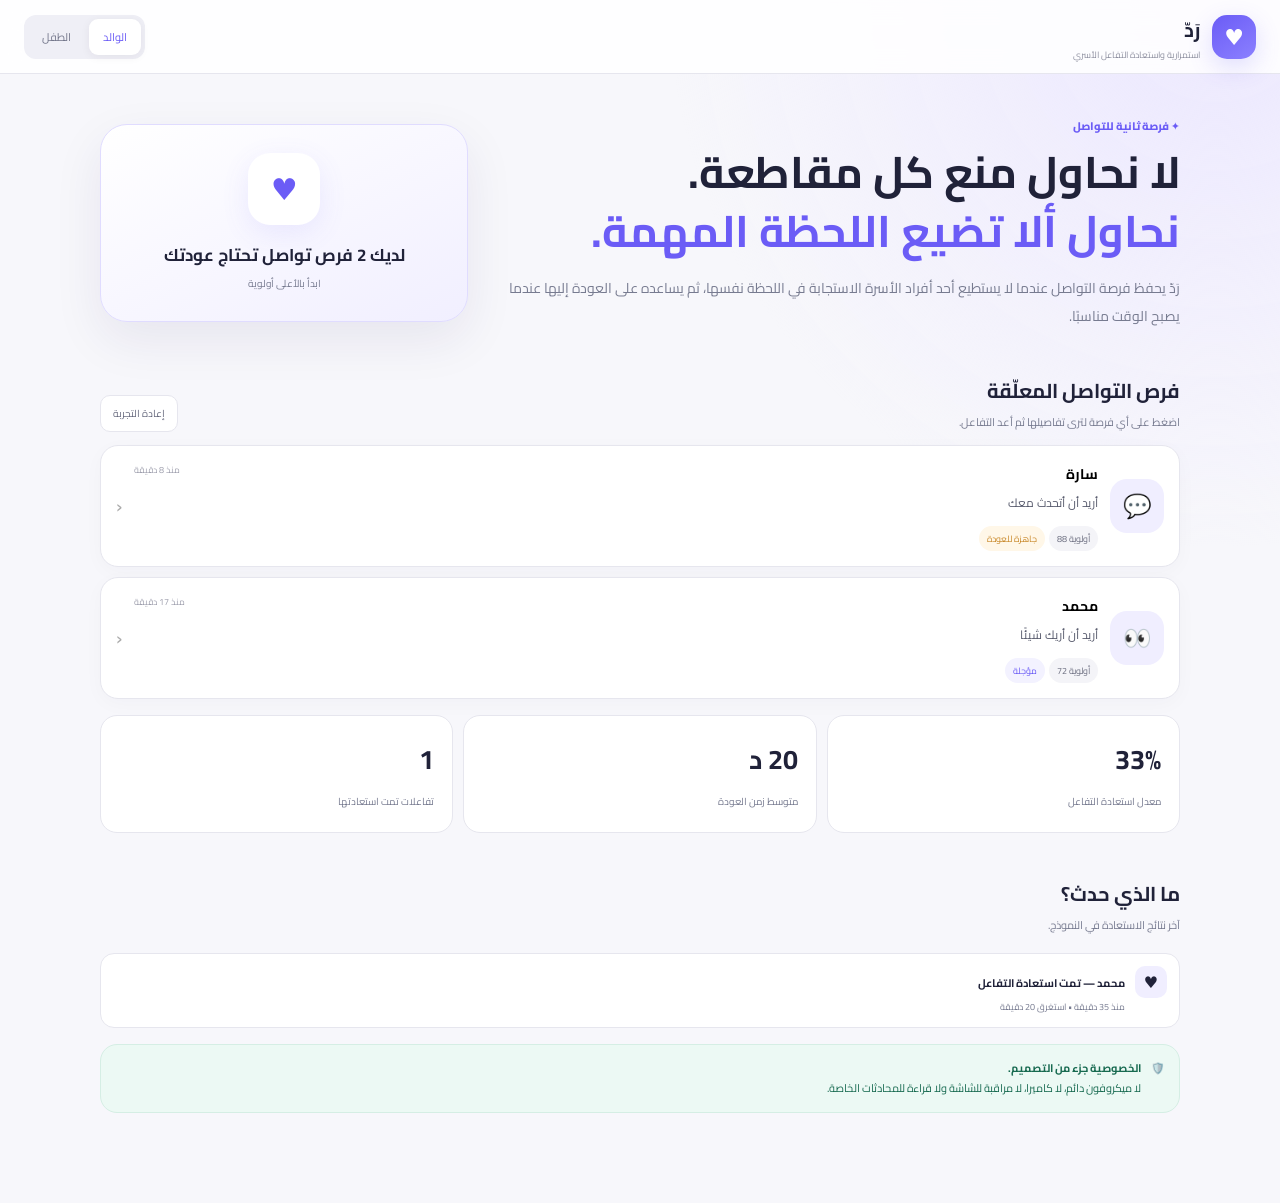
==== commit c5dd8647: "fix: complete RADD parent-child recovery demo" ====
--- a/index.html
+++ b/index.html
@@ -2,138 +2,126 @@
 <html lang="ar" dir="rtl">
 <head>
 <meta charset="utf-8">
-<meta name="viewport" content="width=device-width, initial-scale=1">
-<meta name="theme-color" content="#6d5ef7">
+<meta name="viewport" content="width=device-width,initial-scale=1">
+<meta name="theme-color" content="#6b5cf6">
 <title>رَدّ | فرصة ثانية للتواصل</title>
-<meta name="description" content="RADD — نظام لاستعادة فرص التواصل الأسري">
 <style>
-@import url('https://fonts.googleapis.com/css2?family=Cairo:wght@400;600;700;800&display=swap');
-:root{--bg:#f6f6fb;--card:#fff;--text:#20233b;--muted:#7b7d91;--line:#e8e7f0;--primary:#6d5ef7;--primary2:#8b82ff;--soft:#f0efff;--good:#1e9a70;--goodbg:#ecf9f4;--warn:#d08a27}
-*{box-sizing:border-box}html,body{margin:0;min-height:100%;font-family:Cairo,system-ui,sans-serif;background:radial-gradient(circle at 95% 0,#e9e6ff 0,transparent 35%),var(--bg);color:var(--text)}
-button{font:inherit;cursor:pointer}
-.header{height:72px;background:rgba(255,255,255,.86);backdrop-filter:blur(14px);border-bottom:1px solid var(--line);display:flex;align-items:center;justify-content:space-between;padding:0 24px;position:sticky;top:0;z-index:20}
-.brand{display:flex;align-items:center;gap:12px}.logo{width:42px;height:42px;border-radius:14px;background:linear-gradient(145deg,var(--primary),var(--primary2));color:white;display:grid;place-items:center;font-size:22px;box-shadow:0 8px 24px #6d5ef72b}.brand b{font-size:20px}.brand small{display:block;font-size:9px;color:#8d8e9e;margin-top:-2px}
-.role{display:flex;gap:4px;padding:4px;background:#f0eff6;border-radius:12px}.role button{border:0;padding:7px 13px;border-radius:9px;background:transparent;color:#737589;font-size:11px}.role .active{background:#fff;color:var(--primary);box-shadow:0 2px 9px #2221}
-.wrap{max-width:1120px;margin:auto;padding:48px 20px 90px}.hero{display:grid;grid-template-columns:1.35fr .65fr;gap:30px;align-items:center}.eyebrow{font-size:11px;font-weight:800;color:var(--primary);margin-bottom:7px}.hero h1{font-size:44px;line-height:1.34;margin:0}.hero h1 span{color:var(--primary)}.hero p{font-size:14px;line-height:2;color:var(--muted);max-width:700px;margin:14px 0 0}
-.heroCard{background:linear-gradient(150deg,#fff,#f1efff);border:1px solid #e1ddff;border-radius:28px;padding:28px;text-align:center;box-shadow:0 22px 48px #5143a514}.heroIcon{width:72px;height:72px;border-radius:22px;background:#fff;color:var(--primary);display:grid;place-items:center;margin:auto;font-size:30px;box-shadow:0 8px 28px #5143a51c}.heroCard h3{margin:14px 0 5px;font-size:17px}.heroCard p{font-size:10px;color:var(--muted);margin:0}
-.section{margin-top:46px}.head{display:flex;align-items:end;justify-content:space-between;margin-bottom:14px}.head h2{margin:0;font-size:20px}.head p{margin:3px 0 0;color:var(--muted);font-size:11px}.reset{border:1px solid var(--line);background:#fff;color:#686a7b;border-radius:10px;padding:8px 11px;font-size:10px}
-.list{display:grid;gap:10px}.moment{width:100%;border:1px solid var(--line);background:#fff;border-radius:18px;padding:15px;display:flex;align-items:center;gap:12px;text-align:right;box-shadow:0 5px 20px #25233a06;transition:.15s}.moment:hover{transform:translateY(-2px);border-color:#d3cffc}.mIcon{width:51px;height:51px;flex:0 0 51px;background:var(--soft);border-radius:16px;display:grid;place-items:center;font-size:22px}.mBody{flex:1}.row{display:flex;align-items:center;justify-content:space-between}.row b{font-size:14px}.row small{color:#9a9bac;font-size:9px}.mBody p{margin:4px 0 7px;color:#585a6d;font-size:12px}.chips span{font-size:9px;color:#686a7c;background:#f4f4f8;padding:4px 8px;border-radius:20px;margin-left:4px}.arrow{color:#aaa;font-size:21px}
-.metrics{display:grid;grid-template-columns:repeat(3,1fr);gap:10px;margin-top:16px}.metric{background:#fff;border:1px solid var(--line);border-radius:17px;padding:18px}.metric strong{display:block;font-size:25px}.metric span{font-size:10px;color:var(--muted)}
-.privacy{display:flex;gap:10px;margin-top:16px;background:var(--goodbg);border:1px solid #d4eee4;color:#17694e;border-radius:17px;padding:14px;font-size:11px;line-height:1.8}
-.child{max-width:760px;margin:20px auto}.intro{display:flex;align-items:center;gap:15px}.avatar{width:64px;height:64px;border-radius:21px;background:linear-gradient(145deg,var(--primary),var(--primary2));display:grid;place-items:center;color:#fff;font-weight:800;font-size:24px}.intro h1{font-size:29px;margin:0}.intro p{font-size:12px;color:var(--muted);margin:4px 0 0;line-height:1.8}.saveBtn{width:100%;margin-top:28px;background:#fff;border:1px solid #e0dcff;border-radius:25px;padding:22px;display:flex;align-items:center;gap:14px;text-align:right;box-shadow:0 20px 42px #5143a511}.saveBtn .heroIcon{margin:0;width:58px;height:58px;border-radius:18px;box-shadow:none}.saveBtn b{display:block;font-size:18px}.saveBtn span{display:block;margin-top:3px;color:var(--muted);font-size:10px}
-.overlay{position:fixed;inset:0;background:#1b193a72;backdrop-filter:blur(6px);display:grid;place-items:center;padding:20px;z-index:50}.modal{width:min(460px,100%);background:#fff;border-radius:24px;padding:26px;position:relative;box-shadow:0 30px 90px #17142f45}.close{position:absolute;left:13px;top:13px;width:32px;height:32px;border:0;border-radius:9px;background:#f5f5f8;color:#777}.modal h2{margin:0 0 5px;font-size:20px}.modal p{color:var(--muted);font-size:11px;line-height:1.9}.types{display:grid;grid-template-columns:1fr 1fr;gap:9px;margin-top:15px}.types button{background:#f8f8fb;border:1px solid var(--line);border-radius:15px;padding:12px;text-align:right}.types b{display:block;font-size:11px;margin-top:5px}.types span{font-size:20px}.primary{width:100%;border:0;background:var(--primary);color:#fff;border-radius:12px;padding:12px;font-size:12px;font-weight:800}.secondary{width:100%;border:0;background:#f4f4f7;color:#66687a;border-radius:12px;padding:11px;font-size:11px;margin-top:7px}
-.toast{position:fixed;bottom:22px;left:50%;transform:translateX(-50%);background:#20233b;color:#fff;padding:11px 15px;border-radius:12px;font-size:11px;z-index:100;box-shadow:0 10px 35px #1114}.hidden{display:none!important}
-@media(max-width:820px){.hero{grid-template-columns:1fr}.hero h1{font-size:34px}.metrics{grid-template-columns:1fr}.wrap{padding-top:35px}}
-@media(max-width:520px){.header{padding:0 14px}.brand small{display:none}.role button{padding:6px 9px}.types{grid-template-columns:1fr}.wrap{padding-left:14px;padding-right:14px}}
+@import url('https://fonts.googleapis.com/css2?family=Cairo:wght@400;500;600;700;800&display=swap');
+:root{--bg:#f7f7fb;--ink:#202239;--muted:#777b90;--line:#e6e6ee;--card:#fff;--p:#6b5cf6;--p2:#8b80ff;--soft:#f0eeff;--good:#158463;--goodbg:#ecf9f4;--warn:#c88727;--warnbg:#fff7e8;--danger:#cf5f55;--shadow:0 18px 50px rgba(35,28,92,.08)}
+*{box-sizing:border-box}html,body{margin:0;min-height:100%;font-family:Cairo,system-ui,sans-serif;background:radial-gradient(circle at 95% 0,#ece8ff,transparent 32%),var(--bg);color:var(--ink)}
+button{font:inherit;cursor:pointer}button:focus-visible{outline:3px solid #8b80ff55;outline-offset:2px}
+.header{height:74px;display:flex;align-items:center;justify-content:space-between;padding:0 24px;background:#ffffffdc;backdrop-filter:blur(14px);border-bottom:1px solid var(--line);position:sticky;top:0;z-index:30}
+.brand{display:flex;gap:12px;align-items:center}.logo{width:44px;height:44px;border-radius:15px;background:linear-gradient(145deg,var(--p),var(--p2));display:grid;place-items:center;color:#fff;font-size:22px;box-shadow:0 8px 25px #6b5cf633}.brand b{font-size:20px}.brand small{display:block;font-size:9px;color:#8e90a0;margin-top:-2px}
+.tabs{display:flex;gap:4px;background:#efeff6;padding:4px;border-radius:12px}.tabs button{border:0;background:transparent;color:#74778b;padding:8px 14px;border-radius:9px;font-size:11px}.tabs button.active{background:#fff;color:var(--p);box-shadow:0 2px 10px #28213610}
+.wrap{max-width:1120px;margin:auto;padding:42px 20px 90px}.hero{display:grid;grid-template-columns:1.3fr .7fr;gap:28px;align-items:center}.eyebrow{font-size:11px;font-weight:800;color:var(--p);margin-bottom:7px}.hero h1{font-size:44px;line-height:1.35;margin:0}.hero h1 span{color:var(--p)}.hero p{font-size:14px;line-height:2;color:var(--muted);margin:12px 0 0;max-width:720px}.hero-card{background:linear-gradient(155deg,#fff,#f1efff);border:1px solid #e0dcff;border-radius:27px;padding:28px;text-align:center;box-shadow:var(--shadow)}.hero-icon{width:72px;height:72px;background:#fff;border-radius:22px;display:grid;place-items:center;color:var(--p);font-size:30px;margin:auto;box-shadow:0 8px 28px #6b5cf61b}.hero-card b{display:block;font-size:17px;margin-top:14px}.hero-card small{display:block;color:var(--muted);font-size:10px;margin-top:3px}
+.section{margin-top:42px}.section-head{display:flex;justify-content:space-between;align-items:flex-end;gap:15px;margin-bottom:13px}.section-head h2{font-size:20px;margin:0}.section-head p{font-size:11px;color:var(--muted);margin:3px 0 0}.btn-ghost{background:#fff;border:1px solid var(--line);border-radius:10px;padding:8px 12px;color:#66697d;font-size:10px}
+.list{display:grid;gap:10px}.moment{width:100%;display:flex;align-items:center;gap:12px;text-align:right;border:1px solid var(--line);background:#fff;border-radius:18px;padding:15px;box-shadow:0 5px 20px #24203a07;transition:.16s}.moment:hover{transform:translateY(-2px);border-color:#d4cffc}.micon{width:54px;height:54px;border-radius:17px;background:var(--soft);display:grid;place-items:center;font-size:23px;flex:0 0 54px}.mbody{flex:1}.top{display:flex;justify-content:space-between;gap:10px}.top b{font-size:14px}.top small{font-size:9px;color:#a0a1af}.mbody p{font-size:12px;color:#585b6d;margin:4px 0 7px}.chip{font-size:9px;background:#f4f4f8;color:#6e7082;border-radius:20px;padding:4px 8px;margin-left:4px}.status-ready{background:var(--warnbg);color:var(--warn)}.status-deferred{background:#f3f2ff;color:var(--p)}.status-recovered{background:var(--goodbg);color:var(--good)}.chev{font-size:21px;color:#aaa}
+.metrics{display:grid;grid-template-columns:repeat(3,1fr);gap:10px;margin-top:16px}.metric{background:#fff;border:1px solid var(--line);border-radius:17px;padding:18px}.metric strong{display:block;font-size:27px}.metric span{font-size:10px;color:var(--muted)}
+.privacy{display:flex;gap:10px;align-items:flex-start;margin-top:16px;background:var(--goodbg);border:1px solid #d5eee4;color:#176a50;border-radius:17px;padding:14px;font-size:11px;line-height:1.8}
+.empty{padding:26px;background:#fff;border:1px dashed #d9d8e2;border-radius:18px;text-align:center;color:var(--muted);font-size:12px}
+.child{max-width:820px;margin:12px auto}.child-head{display:flex;align-items:center;gap:15px}.avatar{width:66px;height:66px;border-radius:22px;background:linear-gradient(145deg,var(--p),var(--p2));display:grid;place-items:center;color:#fff;font-size:24px;font-weight:800}.child h1{margin:0;font-size:28px}.child .lead{margin:4px 0 0;color:var(--muted);font-size:12px;line-height:1.8}.save-panel{margin-top:27px;background:#fff;border:1px solid #e0dcff;border-radius:25px;padding:22px;box-shadow:var(--shadow)}.save-panel button{width:100%;border:0;background:linear-gradient(145deg,#6b5cf6,#877dff);color:#fff;border-radius:18px;padding:17px 18px;display:flex;align-items:center;gap:13px;text-align:right}.save-panel .circle{width:49px;height:49px;border-radius:15px;background:#ffffff22;display:grid;place-items:center;font-size:20px}.save-panel b{display:block;font-size:17px}.save-panel small{display:block;color:#eae8ff;font-size:10px;margin-top:3px}.child-list{margin-top:18px}.child-row{background:#fff;border:1px solid var(--line);border-radius:16px;padding:13px;display:flex;align-items:center;gap:11px;margin-top:8px}.child-row .dot{width:10px;height:10px;border-radius:50%;background:var(--warn);flex:0 0 10px}.child-row.done .dot{background:var(--good)}.child-row b{font-size:12px}.child-row small{display:block;font-size:9px;color:var(--muted);margin-top:2px}
+.overlay{position:fixed;inset:0;background:#1f1b3f78;backdrop-filter:blur(6px);display:grid;place-items:center;padding:20px;z-index:60}.modal{width:min(500px,100%);background:#fff;border-radius:24px;padding:26px;position:relative;box-shadow:0 35px 100px #15112740}.close{position:absolute;left:14px;top:14px;width:32px;height:32px;border:0;border-radius:9px;background:#f4f4f7;color:#777}.modal h2{margin:0 0 5px;font-size:20px}.modal p{font-size:11px;line-height:1.9;color:var(--muted)}.type-grid{display:grid;grid-template-columns:1fr 1fr;gap:9px;margin-top:15px}.type-grid button{background:#f8f8fb;border:1px solid var(--line);border-radius:15px;padding:13px;text-align:right}.type-grid button:hover{background:var(--soft);border-color:#cdc8ff}.type-grid span{font-size:20px}.type-grid b{display:block;font-size:11px;margin-top:5px}.confirm{margin-top:16px;background:#f8f8fb;border-radius:16px;padding:15px}.confirm strong{display:block;font-size:14px}.confirm small{color:var(--muted);font-size:10px}.action{width:100%;margin-top:14px;border:0;background:var(--p);color:#fff;border-radius:12px;padding:12px;font-size:12px;font-weight:800}.secondary{width:100%;margin-top:7px;border:0;background:#f3f3f6;color:#66697a;border-radius:12px;padding:11px;font-size:11px}.recovery{background:var(--goodbg);border:1px solid #d5eee4;border-radius:17px;padding:14px;margin-top:14px;color:#176a50;font-size:11px;line-height:1.9}
+.timeline{margin-top:18px;display:grid;gap:8px}.event{display:flex;gap:10px;align-items:flex-start;background:#fff;border:1px solid var(--line);padding:12px;border-radius:14px}.event .eicon{width:32px;height:32px;border-radius:10px;background:var(--soft);display:grid;place-items:center}.event b{font-size:11px}.event small{display:block;color:var(--muted);font-size:9px;margin-top:2px}
+.toast{position:fixed;bottom:23px;left:50%;transform:translateX(-50%);background:#202239;color:#fff;border-radius:12px;padding:11px 16px;font-size:11px;z-index:80;box-shadow:0 12px 35px #10102044}.hidden{display:none!important}
+@media(max-width:820px){.hero{grid-template-columns:1fr}.hero h1{font-size:35px}.metrics{grid-template-columns:1fr}}@media(max-width:520px){.header{padding:0 12px}.brand small{display:none}.tabs button{padding:7px 9px}.wrap{padding:30px 13px 70px}.type-grid{grid-template-columns:1fr}}
 </style>
 </head>
 <body>
 <header class="header">
   <div class="brand"><div class="logo">♥</div><div><b>رَدّ</b><small>استمرارية واستعادة التفاعل الأسري</small></div></div>
-  <div class="role"><button id="parentTab" class="active">الوالد</button><button id="childTab">الطفل</button></div>
+  <div class="tabs"><button id="parentTab">الوالد</button><button id="childTab">الطفل</button></div>
 </header>
-
-<main class="wrap" id="app">
-  <section class="hero">
-    <div>
-      <div class="eyebrow">✦ فرصة ثانية للتواصل</div>
-      <h1>لا نحاول منع كل مقاطعة.<br><span>نحاول ألا تضيع اللحظة المهمة.</span></h1>
-      <p>رَدّ يحفظ فرصة التواصل عندما لا يستطيع أحد أفراد الأسرة الاستجابة في اللحظة نفسها، ثم يساعده على العودة إليها عندما يصبح الوقت مناسبًا.</p>
-    </div>
-    <div class="heroCard">
-      <div class="heroIcon">♥</div>
-      <h3 id="countTitle">لديك فرص تواصل تحتاج عودتك</h3>
-      <p>ابدأ بالأعلى أولوية</p>
-    </div>
-  </section>
-
-  <section class="section">
-    <div class="head">
-      <div><h2>فرص التواصل المعلّقة</h2><p>لا تختفي اللحظة؛ تبقى حتى تحصل على فرصة للعودة.</p></div>
-      <button class="reset" id="resetBtn">إعادة التجربة</button>
-    </div>
-    <div class="list" id="momentList"></div>
-  </section>
-
-  <section class="metrics">
-    <div class="metric"><strong id="firr">0%</strong><span>معدل استعادة التفاعل</span></div>
-    <div class="metric"><strong id="latency">0 د</strong><span>متوسط زمن العودة</span></div>
-    <div class="metric"><strong id="recoveredCount">0</strong><span>تفاعلات تمت استعادتها</span></div>
-  </section>
-
-  <div class="privacy">🛡️ <span><b>الخصوصية جزء من التصميم.</b><br>رَدّ لا يحتاج ميكروفونًا دائمًا أو كاميرا أو مراقبة للشاشة أو قراءة للمحادثات الخاصة.</span></div>
-</main>
+<main id="app"></main>
 <div id="overlay"></div><div id="toast" class="toast hidden"></div>
-
 <script>
 (function(){
-  var TYPES={
-    SHOW:{label:"أريد أن أريك شيئًا",icon:"👀",priority:72},
-    TALK:{label:"أريد أن أتحدث معك",icon:"💬",priority:88},
-    HELP:{label:"أحتاج مساعدتك",icon:"🤝",priority:96},
-    SHARE:{label:"أريد أن أشاركك شيئًا",icon:"✨",priority:70}
-  };
-  var initial=[
-    {id:"m1",from:"محمد",type:"SHOW",status:"DEFERRED",created:Date.now()-17*60000,priority:72},
-    {id:"m2",from:"سارة",type:"TALK",status:"READY",created:Date.now()-8*60000,priority:88},
-    {id:"m3",from:"محمد",type:"HELP",status:"RECOVERED",created:Date.now()-55*60000,priority:96,recovered:Date.now()-35*60000}
-  ];
-  var moments;
-  try{moments=JSON.parse(localStorage.getItem("radd-demo"))||initial.slice();}catch(e){moments=initial.slice();}
-  var app=document.getElementById("app"),overlay=document.getElementById("overlay"),toastEl=document.getElementById("toast");
-  function persist(){try{localStorage.setItem("radd-demo",JSON.stringify(moments));}catch(e){}}
-  function ago(t){var m=Math.max(0,Math.round((Date.now()-t)/60000));return m<1?"الآن":"منذ "+m+" دقيقة";}
-  function toast(msg){toastEl.textContent=msg;toastEl.classList.remove("hidden");setTimeout(function(){toastEl.classList.add("hidden");},2200);}
-  function render(){
-    var active=moments.filter(function(m){return m.status!=="RECOVERED";}).sort(function(a,b){return b.priority-a.priority;});
-    var rec=moments.filter(function(m){return m.status==="RECOVERED";});
-    var firr=moments.length?Math.round(rec.length/moments.length*100):0;
-    var lat=rec.length?Math.round(rec.reduce(function(sum,m){return sum+(m.recovered-m.created)/60000;},0)/rec.length):0;
-    document.getElementById("countTitle").textContent="لديك "+active.length+" فرص تواصل تحتاج عودتك";
-    document.getElementById("firr").textContent=firr+"%";
-    document.getElementById("latency").textContent=lat+" د";
-    document.getElementById("recoveredCount").textContent=rec.length;
-    var list=document.getElementById("momentList");
-    if(!active.length){list.innerHTML='<div class="privacy">❤️ <span>رائع، لا توجد فرص تواصل معلّقة الآن.</span></div>';return;}
-    list.innerHTML=active.map(function(m){
-      var t=TYPES[m.type];
-      return '<button class="moment" data-id="'+m.id+'"><div class="mIcon">'+t.icon+'</div><div class="mBody"><div class="row"><b>'+m.from+'</b><small>'+ago(m.created)+'</small></div><p>'+t.label+'</p><div class="chips"><span>أولوية '+m.priority+'</span><span>'+(m.status==="READY"?"جاهزة للعودة":"مؤجلة")+'</span></div></div><div class="arrow">‹</div></button>';
-    }).join("");
-    Array.prototype.forEach.call(document.querySelectorAll(".moment"),function(btn){btn.addEventListener("click",function(){openMoment(this.getAttribute("data-id"));});});
-  }
-  function openMoment(id){
-    var m=moments.filter(function(x){return x.id===id;})[0]; if(!m)return;
-    var t=TYPES[m.type];
-    overlay.innerHTML='<div class="overlay"><div class="modal"><button class="close" id="closeModal">×</button><div class="eyebrow">فرصة تواصل مؤجلة</div><h2>'+m.from+" "+t.label+'</h2><p>هذه الفرصة لم تختفِ. يمكنك العودة إليها الآن واستكمال التفاعل.</p><div style="display:grid;grid-template-columns:repeat(3,1fr);gap:7px;margin:15px 0"><div style="background:#f7f7fa;padding:9px;border-radius:11px"><small>الأولوية</small><b style="display:block;font-size:12px">'+m.priority+'</b></div><div style="background:#f7f7fa;padding:9px;border-radius:11px"><small>الوقت</small><b style="display:block;font-size:12px">'+ago(m.created)+'</b></div><div style="background:#f7f7fa;padding:9px;border-radius:11px"><small>الحالة</small><b style="display:block;font-size:12px">'+(m.status==="READY"?"جاهزة":"مؤجلة")+'</b></div></div><button class="primary" id="recoverBtn">♥ أعد التفاعل الآن</button><button class="secondary" id="laterBtn">ليس الآن</button></div></div>';
-    document.getElementById("closeModal").onclick=closeModal;
-    document.getElementById("laterBtn").onclick=closeModal;
-    document.getElementById("recoverBtn").onclick=function(){recover(id);};
-  }
-  function recover(id){
-    var now=Date.now();
-    moments=moments.map(function(m){return m.id===id?{id:m.id,from:m.from,type:m.type,status:"RECOVERED",created:m.created,priority:m.priority,recovered:now}:m;});
-    persist();closeModal();render();toast("تمت استعادة التفاعل ❤️");
-  }
-  function capture(){
-    overlay.innerHTML='<div class="overlay"><div class="modal"><button class="close" id="closeTypes">×</button><div class="eyebrow">فرصة تواصل جديدة</div><h2>ماذا تريد أن تحفظ؟</h2><p>اختر نوع التفاعل فقط. لا نحتاج تسجيل الصوت أو الصورة.</p><div class="types">'+Object.keys(TYPES).map(function(k){var t=TYPES[k];return '<button data-type="'+k+'"><span>'+t.icon+'</span><b>'+t.label+'</b></button>';}).join("")+'</div></div></div>';
-    document.getElementById("closeTypes").onclick=closeModal;
-    Array.prototype.forEach.call(document.querySelectorAll("[data-type]"),function(btn){btn.onclick=function(){addMoment(this.getAttribute("data-type"));};});
-  }
-  function addMoment(type){
-    var t=TYPES[type];
-    moments.push({id:"m"+Date.now(),from:"محمد",type:type,status:"DEFERRED",created:Date.now(),priority:t.priority});
-    persist();closeModal();render();toast("❤️ تم حفظ فرصة التواصل");
-  }
-  function closeModal(){overlay.innerHTML="";}
-  function reset(){moments=initial.map(function(m){return Object.assign({},m);});persist();render();toast("تمت إعادة التجربة");}
-  document.getElementById("resetBtn").onclick=reset;
-  document.getElementById("parentTab").onclick=function(){render();};
-  document.getElementById("childTab").onclick=function(){showChild();};
-  function showChild(){
-    app.innerHTML='<div class="child"><div class="intro"><div class="avatar">م</div><div><div class="eyebrow">مساحتك</div><h1>عندك شيء تبي تقوله؟</h1><p>إذا بابا أو ماما مشغولين، احفظ فرصة التواصل حتى يرجعون لك.</p></div></div><button class="saveBtn" id="captureBtn"><div class="heroIcon">♥</div><div><b>احفظها لي</b><span>أتكلم · أوريك · أحتاج مساعدة · أشاركك شيئًا</span></div><strong>←</strong></button><div class="privacy">🛡️ <span>أنت تختار بنفسك ماذا تريد حفظه. لا نحتاج تسجيل صوتك أو تصويرك.</span></div></div>';
-    document.getElementById("captureBtn").onclick=capture;
-  }
-  render();
+var TYPES={
+ SHOW:{label:"أريد أن أريك شيئًا",icon:"👀",priority:72},
+ TALK:{label:"أريد أن أتحدث معك",icon:"💬",priority:88},
+ HELP:{label:"أحتاج مساعدتك",icon:"🤝",priority:96},
+ SHARE:{label:"أريد أن أشاركك شيئًا",icon:"✨",priority:70}
+};
+var seed=[
+{id:"m1",from:"محمد",type:"SHOW",status:"DEFERRED",created:Date.now()-17*60000,priority:72},
+{id:"m2",from:"سارة",type:"TALK",status:"READY",created:Date.now()-8*60000,priority:88},
+{id:"m3",from:"محمد",type:"HELP",status:"RECOVERED",created:Date.now()-55*60000,priority:96,recovered:Date.now()-35*60000}
+];
+var moments;
+try{moments=JSON.parse(localStorage.getItem("radd-demo-v2"))||seed.map(function(x){return Object.assign({},x);});}catch(e){moments=seed.map(function(x){return Object.assign({},x);});}
+var role="parent";
+var app=document.getElementById("app"),overlay=document.getElementById("overlay"),toastEl=document.getElementById("toast");
+function persist(){try{localStorage.setItem("radd-demo-v2",JSON.stringify(moments));}catch(e){}}
+function esc(s){return String(s).replace(/[&<>"]/g,function(c){return {"&":"&amp;","<":"&lt;",">":"&gt;",'"':"&quot;"}[c];});}
+function ago(t){var m=Math.max(0,Math.round((Date.now()-t)/60000));return m<1?"الآن":"منذ "+m+" دقيقة";}
+function toast(msg){toastEl.textContent=msg;toastEl.classList.remove("hidden");setTimeout(function(){toastEl.classList.add("hidden");},2200);}
+function setTabs(){document.getElementById("parentTab").className=role==="parent"?"active":"";document.getElementById("childTab").className=role==="child"?"active":"";}
+function render(){
+setTabs();
+if(role==="parent") renderParent(); else renderChild();
+}
+function renderParent(){
+var active=moments.filter(function(m){return m.status!=="RECOVERED";}).sort(function(a,b){return b.priority-a.priority;});
+var rec=moments.filter(function(m){return m.status==="RECOVERED";});
+var firr=moments.length?Math.round(rec.length/moments.length*100):0;
+var lat=rec.length?Math.max(0,Math.round(rec.reduce(function(s,m){return s+(m.recovered-m.created)/60000;},0)/rec.length)):0;
+app.innerHTML='<div class="wrap">'+
+'<section class="hero"><div><div class="eyebrow">✦ فرصة ثانية للتواصل</div><h1>لا نحاول منع كل مقاطعة.<br><span>نحاول ألا تضيع اللحظة المهمة.</span></h1><p>رَدّ يحفظ فرصة التواصل عندما لا يستطيع أحد أفراد الأسرة الاستجابة في اللحظة نفسها، ثم يساعده على العودة إليها عندما يصبح الوقت مناسبًا.</p></div>'+
+'<div class="hero-card"><div class="hero-icon">♥</div><b>لديك '+active.length+' فرص تواصل تحتاج عودتك</b><small>ابدأ بالأعلى أولوية</small></div></section>'+
+'<section class="section"><div class="section-head"><div><h2>فرص التواصل المعلّقة</h2><p>اضغط على أي فرصة لترى تفاصيلها ثم أعد التفاعل.</p></div><button class="btn-ghost" id="resetBtn">إعادة التجربة</button></div>'+
+'<div class="list">'+(active.length?active.map(momentCard).join(""):'<div class="empty">❤️ لا توجد فرص معلّقة الآن. جرّب إنشاء فرصة من وضع الطفل.</div>')+'</div></section>'+
+'<section class="metrics"><div class="metric"><strong>'+firr+'%</strong><span>معدل استعادة التفاعل</span></div><div class="metric"><strong>'+lat+' د</strong><span>متوسط زمن العودة</span></div><div class="metric"><strong>'+rec.length+'</strong><span>تفاعلات تمت استعادتها</span></div></section>'+
+'<section class="section"><div class="section-head"><div><h2>ما الذي حدث؟</h2><p>آخر نتائج الاستعادة في النموذج.</p></div></div><div class="timeline">'+(rec.length?rec.slice().reverse().map(function(m){return '<div class="event"><div class="eicon">♥</div><div><b>'+esc(m.from)+' — تمت استعادة التفاعل</b><small>'+ago(m.recovered)+' • استغرق '+Math.max(0,Math.round((m.recovered-m.created)/60000))+' دقيقة</small></div></div>';}).join(""):'<div class="empty">لم تتم استعادة أي تفاعل بعد.</div>')+'</div></section>'+
+'<div class="privacy">🛡️ <span><b>الخصوصية جزء من التصميم.</b><br>لا ميكروفون دائم، لا كاميرا، لا مراقبة للشاشة ولا قراءة للمحادثات الخاصة.</span></div></div>';
+document.getElementById("resetBtn").onclick=reset;
+Array.prototype.forEach.call(document.querySelectorAll(".moment"),function(b){b.onclick=function(){openMoment(this.dataset.id);};});
+}
+function momentCard(m){
+var t=TYPES[m.type],cls=m.status==="READY"?"status-ready":"status-deferred",st=m.status==="READY"?"جاهزة للعودة":"مؤجلة";
+return '<button class="moment" data-id="'+esc(m.id)+'"><div class="micon">'+t.icon+'</div><div class="mbody"><div class="top"><b>'+esc(m.from)+'</b><small>'+ago(m.created)+'</small></div><p>'+t.label+'</p><span class="chip">أولوية '+m.priority+'</span><span class="chip '+cls+'">'+st+'</span></div><div class="chev">‹</div></button>';
+}
+function renderChild(){
+var mine=moments.filter(function(m){return m.from==="محمد";}).sort(function(a,b){return b.created-a.created;});
+app.innerHTML='<div class="wrap"><div class="child"><div class="child-head"><div class="avatar">م</div><div><div class="eyebrow">وضع الطفل</div><h1>عندك شيء تبي تقوله؟</h1><p class="lead">إذا بابا أو ماما مشغولين، احفظ فرصة التواصل حتى يرجعون لك.</p></div></div>'+
+'<div class="save-panel"><button id="captureBtn"><div class="circle">♥</div><div><b>احفظها لي</b><small>أريد أن أقول شيئًا، أري شيئًا، أحتاج مساعدة، أو أشارك شيئًا</small></div><strong>←</strong></button></div>'+
+'<div class="child-list"><div class="section-head"><div><h2>تفاعلاتي</h2><p>هنا ترى ماذا حدث لفرص التواصل التي حفظتها.</p></div></div>'+
+(mine.length?mine.map(function(m){var t=TYPES[m.type];return '<div class="child-row '+(m.status==="RECOVERED"?"done":"")+'"><div class="dot"></div><div><b>'+t.icon+' '+t.label+'</b><small>'+(m.status==="RECOVERED"?"✓ تم التواصل":"بانتظار عودة الوالد")+" • "+ago(m.created)+'</small></div></div>';}).join(""):'<div class="empty">لم تحفظ أي فرصة بعد.</div>')+
+'</div><div class="privacy">🛡️ <span>أنت تختار بنفسك ماذا تريد حفظه. لا نحتاج تسجيل صوتك أو تصويرك.</span></div></div></div>';
+document.getElementById("captureBtn").onclick=capture;
+}
+function capture(){
+overlay.innerHTML='<div class="overlay"><div class="modal"><button class="close" id="closeTypes">×</button><div class="eyebrow">فرصة تواصل جديدة</div><h2>ماذا تريد أن تحفظ؟</h2><p>اختر نوع التفاعل فقط، ثم اضغط تأكيد.</p><div class="type-grid">'+Object.keys(TYPES).map(function(k){var t=TYPES[k];return '<button data-type="'+k+'"><span>'+t.icon+'</span><b>'+t.label+'</b></button>';}).join("")+'</div></div></div>';
+document.getElementById("closeTypes").onclick=closeModal;
+Array.prototype.forEach.call(document.querySelectorAll("[data-type]"),function(b){b.onclick=function(){confirmType(this.dataset.type);};});
+}
+function confirmType(type){
+var t=TYPES[type];
+overlay.innerHTML='<div class="overlay"><div class="modal"><button class="close" id="closeConfirm">×</button><div class="eyebrow">تأكيد الحفظ</div><h2>تم اختيار فرصة التواصل</h2><div class="confirm"><strong>'+t.icon+' '+t.label+'</strong><small>ستظهر لدى الوالد ليتمكن من العودة إليها لاحقًا.</small></div><button class="action" id="saveMoment">حفظ فرصة التواصل</button><button class="secondary" id="backTypes">العودة</button></div></div>';
+document.getElementById("closeConfirm").onclick=closeModal;document.getElementById("backTypes").onclick=capture;document.getElementById("saveMoment").onclick=function(){addMoment(type);};
+}
+function addMoment(type){
+var t=TYPES[type];
+moments.push({id:"m"+Date.now(),from:"محمد",type:type,status:"DEFERRED",created:Date.now(),priority:t.priority});
+persist();closeModal();toast("❤️ تم حفظ فرصة التواصل");render();
+}
+function openMoment(id){
+var m=moments.filter(function(x){return x.id===id;})[0];if(!m)return;
+var t=TYPES[m.type],st=m.status==="READY"?"جاهزة للعودة":"مؤجلة";
+overlay.innerHTML='<div class="overlay"><div class="modal"><button class="close" id="closeMoment">×</button><div class="eyebrow">فرصة تواصل '+st+'</div><h2>'+esc(m.from)+' — '+t.label+'</h2><p>هذه الفرصة لم تختفِ. رَدّ يحفظها حتى يتمكن الطرف المعني من العودة إليها.</p><div class="confirm"><strong>الأولوية: '+m.priority+'</strong><small>أضيفت '+ago(m.created)+'</small></div><button class="action" id="recoverBtn">♥ أعد التفاعل الآن</button><button class="secondary" id="laterBtn">ليس الآن</button></div></div>';
+document.getElementById("closeMoment").onclick=closeModal;document.getElementById("laterBtn").onclick=closeModal;document.getElementById("recoverBtn").onclick=function(){recover(m.id);};
+}
+function recover(id){
+var m=moments.filter(function(x){return x.id===id;})[0];if(!m)return;
+var now=Date.now();
+moments=moments.map(function(x){return x.id===id?Object.assign({},x,{status:"RECOVERED",recovered:now}):x;});
+persist();
+overlay.innerHTML='<div class="overlay"><div class="modal"><div class="eyebrow">تمت الاستعادة</div><h2>❤️ رجعت اللحظة</h2><p>تم تسجيل أن التفاعل عاد فعليًا.</p><div class="recovery"><b>'+esc(m.from)+' — '+TYPES[m.type].label+'</b><br>زمن العودة: '+Math.max(0,Math.round((now-m.created)/60000))+' دقيقة</div><button class="action" id="doneBtn">العودة إلى لوحة الوالد</button></div></div>';
+document.getElementById("doneBtn").onclick=function(){closeModal();role="parent";render();toast("تم تسجيل استعادة التفاعل ❤️");};
+}
+function reset(){moments=seed.map(function(x){return Object.assign({},x);});persist();role="parent";render();toast("تمت إعادة تجربة RADD");}
+function closeModal(){overlay.innerHTML="";}
+document.getElementById("parentTab").onclick=function(){role="parent";render();};
+document.getElementById("childTab").onclick=function(){role="child";render();};
+render();
 })();
 </script>
 </body>
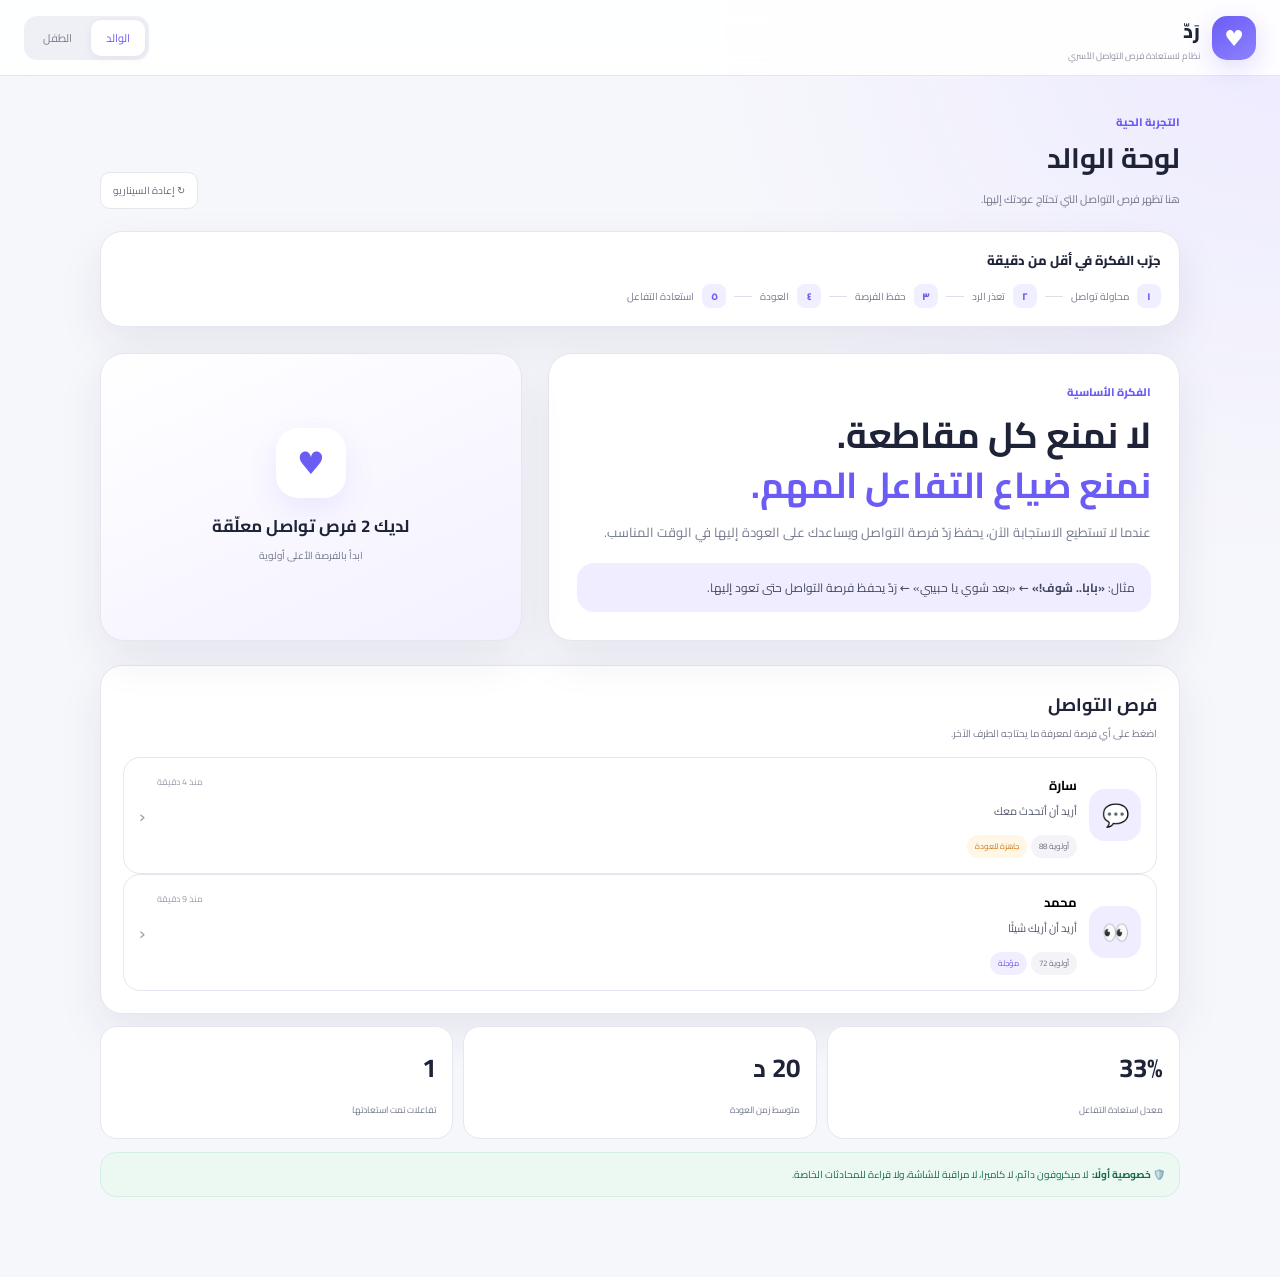
==== commit 4a600dc9: "feat: finalize intuitive RADD interactive demo" ====
--- a/index.html
+++ b/index.html
@@ -3,125 +3,213 @@
 <head>
 <meta charset="utf-8">
 <meta name="viewport" content="width=device-width,initial-scale=1">
-<meta name="theme-color" content="#6b5cf6">
+<meta name="theme-color" content="#6b5cf7">
 <title>رَدّ | فرصة ثانية للتواصل</title>
 <style>
 @import url('https://fonts.googleapis.com/css2?family=Cairo:wght@400;500;600;700;800&display=swap');
-:root{--bg:#f7f7fb;--ink:#202239;--muted:#777b90;--line:#e6e6ee;--card:#fff;--p:#6b5cf6;--p2:#8b80ff;--soft:#f0eeff;--good:#158463;--goodbg:#ecf9f4;--warn:#c88727;--warnbg:#fff7e8;--danger:#cf5f55;--shadow:0 18px 50px rgba(35,28,92,.08)}
-*{box-sizing:border-box}html,body{margin:0;min-height:100%;font-family:Cairo,system-ui,sans-serif;background:radial-gradient(circle at 95% 0,#ece8ff,transparent 32%),var(--bg);color:var(--ink)}
-button{font:inherit;cursor:pointer}button:focus-visible{outline:3px solid #8b80ff55;outline-offset:2px}
-.header{height:74px;display:flex;align-items:center;justify-content:space-between;padding:0 24px;background:#ffffffdc;backdrop-filter:blur(14px);border-bottom:1px solid var(--line);position:sticky;top:0;z-index:30}
-.brand{display:flex;gap:12px;align-items:center}.logo{width:44px;height:44px;border-radius:15px;background:linear-gradient(145deg,var(--p),var(--p2));display:grid;place-items:center;color:#fff;font-size:22px;box-shadow:0 8px 25px #6b5cf633}.brand b{font-size:20px}.brand small{display:block;font-size:9px;color:#8e90a0;margin-top:-2px}
-.tabs{display:flex;gap:4px;background:#efeff6;padding:4px;border-radius:12px}.tabs button{border:0;background:transparent;color:#74778b;padding:8px 14px;border-radius:9px;font-size:11px}.tabs button.active{background:#fff;color:var(--p);box-shadow:0 2px 10px #28213610}
-.wrap{max-width:1120px;margin:auto;padding:42px 20px 90px}.hero{display:grid;grid-template-columns:1.3fr .7fr;gap:28px;align-items:center}.eyebrow{font-size:11px;font-weight:800;color:var(--p);margin-bottom:7px}.hero h1{font-size:44px;line-height:1.35;margin:0}.hero h1 span{color:var(--p)}.hero p{font-size:14px;line-height:2;color:var(--muted);margin:12px 0 0;max-width:720px}.hero-card{background:linear-gradient(155deg,#fff,#f1efff);border:1px solid #e0dcff;border-radius:27px;padding:28px;text-align:center;box-shadow:var(--shadow)}.hero-icon{width:72px;height:72px;background:#fff;border-radius:22px;display:grid;place-items:center;color:var(--p);font-size:30px;margin:auto;box-shadow:0 8px 28px #6b5cf61b}.hero-card b{display:block;font-size:17px;margin-top:14px}.hero-card small{display:block;color:var(--muted);font-size:10px;margin-top:3px}
-.section{margin-top:42px}.section-head{display:flex;justify-content:space-between;align-items:flex-end;gap:15px;margin-bottom:13px}.section-head h2{font-size:20px;margin:0}.section-head p{font-size:11px;color:var(--muted);margin:3px 0 0}.btn-ghost{background:#fff;border:1px solid var(--line);border-radius:10px;padding:8px 12px;color:#66697d;font-size:10px}
-.list{display:grid;gap:10px}.moment{width:100%;display:flex;align-items:center;gap:12px;text-align:right;border:1px solid var(--line);background:#fff;border-radius:18px;padding:15px;box-shadow:0 5px 20px #24203a07;transition:.16s}.moment:hover{transform:translateY(-2px);border-color:#d4cffc}.micon{width:54px;height:54px;border-radius:17px;background:var(--soft);display:grid;place-items:center;font-size:23px;flex:0 0 54px}.mbody{flex:1}.top{display:flex;justify-content:space-between;gap:10px}.top b{font-size:14px}.top small{font-size:9px;color:#a0a1af}.mbody p{font-size:12px;color:#585b6d;margin:4px 0 7px}.chip{font-size:9px;background:#f4f4f8;color:#6e7082;border-radius:20px;padding:4px 8px;margin-left:4px}.status-ready{background:var(--warnbg);color:var(--warn)}.status-deferred{background:#f3f2ff;color:var(--p)}.status-recovered{background:var(--goodbg);color:var(--good)}.chev{font-size:21px;color:#aaa}
-.metrics{display:grid;grid-template-columns:repeat(3,1fr);gap:10px;margin-top:16px}.metric{background:#fff;border:1px solid var(--line);border-radius:17px;padding:18px}.metric strong{display:block;font-size:27px}.metric span{font-size:10px;color:var(--muted)}
-.privacy{display:flex;gap:10px;align-items:flex-start;margin-top:16px;background:var(--goodbg);border:1px solid #d5eee4;color:#176a50;border-radius:17px;padding:14px;font-size:11px;line-height:1.8}
-.empty{padding:26px;background:#fff;border:1px dashed #d9d8e2;border-radius:18px;text-align:center;color:var(--muted);font-size:12px}
-.child{max-width:820px;margin:12px auto}.child-head{display:flex;align-items:center;gap:15px}.avatar{width:66px;height:66px;border-radius:22px;background:linear-gradient(145deg,var(--p),var(--p2));display:grid;place-items:center;color:#fff;font-size:24px;font-weight:800}.child h1{margin:0;font-size:28px}.child .lead{margin:4px 0 0;color:var(--muted);font-size:12px;line-height:1.8}.save-panel{margin-top:27px;background:#fff;border:1px solid #e0dcff;border-radius:25px;padding:22px;box-shadow:var(--shadow)}.save-panel button{width:100%;border:0;background:linear-gradient(145deg,#6b5cf6,#877dff);color:#fff;border-radius:18px;padding:17px 18px;display:flex;align-items:center;gap:13px;text-align:right}.save-panel .circle{width:49px;height:49px;border-radius:15px;background:#ffffff22;display:grid;place-items:center;font-size:20px}.save-panel b{display:block;font-size:17px}.save-panel small{display:block;color:#eae8ff;font-size:10px;margin-top:3px}.child-list{margin-top:18px}.child-row{background:#fff;border:1px solid var(--line);border-radius:16px;padding:13px;display:flex;align-items:center;gap:11px;margin-top:8px}.child-row .dot{width:10px;height:10px;border-radius:50%;background:var(--warn);flex:0 0 10px}.child-row.done .dot{background:var(--good)}.child-row b{font-size:12px}.child-row small{display:block;font-size:9px;color:var(--muted);margin-top:2px}
-.overlay{position:fixed;inset:0;background:#1f1b3f78;backdrop-filter:blur(6px);display:grid;place-items:center;padding:20px;z-index:60}.modal{width:min(500px,100%);background:#fff;border-radius:24px;padding:26px;position:relative;box-shadow:0 35px 100px #15112740}.close{position:absolute;left:14px;top:14px;width:32px;height:32px;border:0;border-radius:9px;background:#f4f4f7;color:#777}.modal h2{margin:0 0 5px;font-size:20px}.modal p{font-size:11px;line-height:1.9;color:var(--muted)}.type-grid{display:grid;grid-template-columns:1fr 1fr;gap:9px;margin-top:15px}.type-grid button{background:#f8f8fb;border:1px solid var(--line);border-radius:15px;padding:13px;text-align:right}.type-grid button:hover{background:var(--soft);border-color:#cdc8ff}.type-grid span{font-size:20px}.type-grid b{display:block;font-size:11px;margin-top:5px}.confirm{margin-top:16px;background:#f8f8fb;border-radius:16px;padding:15px}.confirm strong{display:block;font-size:14px}.confirm small{color:var(--muted);font-size:10px}.action{width:100%;margin-top:14px;border:0;background:var(--p);color:#fff;border-radius:12px;padding:12px;font-size:12px;font-weight:800}.secondary{width:100%;margin-top:7px;border:0;background:#f3f3f6;color:#66697a;border-radius:12px;padding:11px;font-size:11px}.recovery{background:var(--goodbg);border:1px solid #d5eee4;border-radius:17px;padding:14px;margin-top:14px;color:#176a50;font-size:11px;line-height:1.9}
-.timeline{margin-top:18px;display:grid;gap:8px}.event{display:flex;gap:10px;align-items:flex-start;background:#fff;border:1px solid var(--line);padding:12px;border-radius:14px}.event .eicon{width:32px;height:32px;border-radius:10px;background:var(--soft);display:grid;place-items:center}.event b{font-size:11px}.event small{display:block;color:var(--muted);font-size:9px;margin-top:2px}
-.toast{position:fixed;bottom:23px;left:50%;transform:translateX(-50%);background:#202239;color:#fff;border-radius:12px;padding:11px 16px;font-size:11px;z-index:80;box-shadow:0 12px 35px #10102044}.hidden{display:none!important}
-@media(max-width:820px){.hero{grid-template-columns:1fr}.hero h1{font-size:35px}.metrics{grid-template-columns:1fr}}@media(max-width:520px){.header{padding:0 12px}.brand small{display:none}.tabs button{padding:7px 9px}.wrap{padding:30px 13px 70px}.type-grid{grid-template-columns:1fr}}
+:root{
+  --bg:#f6f7fb;--surface:#fff;--ink:#1f2338;--muted:#74798c;--line:#e5e6ef;
+  --primary:#6b5cf6;--primary-dark:#5647df;--soft:#efedff;--purple:#8d82ff;
+  --good:#16835f;--good-bg:#ecf9f3;--warn:#c77f22;--warn-bg:#fff6e6;
+  --danger:#c95c55;--shadow:0 18px 45px rgba(39,29,95,.08);
+}
+*{box-sizing:border-box}
+html,body{margin:0;min-height:100%;font-family:Cairo,system-ui,sans-serif;background:radial-gradient(circle at 100% 0,#edeaff 0,transparent 32%),var(--bg);color:var(--ink)}
+button{font:inherit;cursor:pointer}
+button:focus-visible{outline:3px solid #8d82ff55;outline-offset:3px}
+.header{height:76px;background:rgba(255,255,255,.9);backdrop-filter:blur(14px);border-bottom:1px solid var(--line);display:flex;align-items:center;justify-content:space-between;padding:0 24px;position:sticky;top:0;z-index:20}
+.brand{display:flex;align-items:center;gap:12px}.brand-mark{width:44px;height:44px;border-radius:15px;background:linear-gradient(145deg,var(--primary),var(--purple));color:#fff;display:grid;place-items:center;font-size:22px;box-shadow:0 8px 24px #6b5cf633}
+.brand-name{font-size:20px;font-weight:800}.brand-sub{font-size:9px;color:#9295a4;margin-top:-2px}
+.tabs{display:flex;gap:4px;background:#eff0f6;padding:4px;border-radius:13px}.tab{border:0;background:transparent;color:#7a7d8f;border-radius:10px;padding:8px 15px;font-size:11px}.tab.active{background:#fff;color:var(--primary);box-shadow:0 2px 10px #24213710}
+.container{max-width:1120px;margin:auto;padding:36px 20px 80px}
+.demo-head{display:flex;justify-content:space-between;gap:20px;align-items:flex-end}.demo-head h1{margin:0;font-size:28px}.demo-head p{margin:5px 0 0;color:var(--muted);font-size:11px}.demo-reset{border:1px solid var(--line);background:#fff;color:#64687b;border-radius:10px;padding:8px 12px;font-size:10px}
+.guide{margin-top:22px;background:#fff;border:1px solid var(--line);border-radius:22px;padding:16px 18px;box-shadow:var(--shadow)}
+.guide-title{font-size:13px;font-weight:800}.guide-steps{display:flex;align-items:center;gap:8px;margin-top:12px;overflow:auto;padding-bottom:2px}.guide-step{display:flex;align-items:center;gap:8px;white-space:nowrap;font-size:10px;color:#777b8e}.num{width:24px;height:24px;border-radius:8px;display:grid;place-items:center;background:#f0efff;color:var(--primary);font-weight:800}.connector{height:1px;min-width:18px;background:#ddddeb}
+.hero{display:grid;grid-template-columns:1.2fr .8fr;gap:26px;align-items:stretch;margin-top:26px}.hero-copy,.hero-card{background:#fff;border:1px solid var(--line);border-radius:24px;box-shadow:var(--shadow)}.hero-copy{padding:28px}.eyebrow{font-size:11px;color:var(--primary);font-weight:800}.hero-copy h2{font-size:36px;line-height:1.4;margin:8px 0}.hero-copy h2 span{color:var(--primary)}.hero-copy p{font-size:13px;line-height:2;color:var(--muted);margin:0;max-width:690px}.quote{margin-top:18px;background:var(--soft);border-radius:17px;padding:13px 16px;font-size:12px;color:#454861}.hero-card{padding:26px;background:linear-gradient(155deg,#fff,#f3f1ff);display:flex;flex-direction:column;justify-content:center;text-align:center}.hero-badge{width:70px;height:70px;border-radius:22px;background:#fff;color:var(--primary);display:grid;place-items:center;font-size:31px;margin:0 auto 12px;box-shadow:0 10px 30px #6b5cf61c}.hero-card strong{font-size:17px}.hero-card small{color:var(--muted);font-size:10px;margin-top:4px}
+.panel{margin-top:24px;background:#fff;border:1px solid var(--line);border-radius:22px;box-shadow:var(--shadow);padding:22px}.panel-head{display:flex;justify-content:space-between;align-items:flex-end;gap:10px;margin-bottom:14px}.panel-head h3{margin:0;font-size:18px}.panel-head p{margin:3px 0 0;color:var(--muted);font-size:10px}
+.moment{width:100%;background:#fff;border:1px solid var(--line);border-radius:17px;padding:15px;display:flex;align-items:center;gap:12px;text-align:right;transition:.15s}.moment:hover{transform:translateY(-2px);border-color:#d4d0fb;box-shadow:0 10px 26px #39306a08}.micon{width:52px;height:52px;flex:0 0 52px;border-radius:16px;background:var(--soft);display:grid;place-items:center;font-size:22px}.mbody{flex:1}.m-top{display:flex;justify-content:space-between;gap:8px}.m-top b{font-size:13px}.m-top small{font-size:9px;color:#9c9eac}.mbody p{font-size:11px;color:#55596c;margin:4px 0 7px}.chip{display:inline-block;font-size:8px;padding:4px 8px;border-radius:20px;background:#f4f4f8;color:#6e7182;margin-left:4px}.ready{background:var(--warn-bg);color:var(--warn)}.deferred{background:#f1efff;color:var(--primary)}.recovered{background:var(--good-bg);color:var(--good)}.chev{font-size:21px;color:#a2a4b1}
+.metrics{display:grid;grid-template-columns:repeat(3,1fr);gap:10px;margin-top:12px}.metric{background:#fff;border:1px solid var(--line);border-radius:17px;padding:16px}.metric strong{display:block;font-size:26px}.metric span{font-size:9px;color:var(--muted)}
+.privacy{margin-top:13px;background:var(--good-bg);border:1px solid #d5eee4;color:#17694e;border-radius:16px;padding:12px 14px;font-size:10px;line-height:1.9}
+.child-wrap{max-width:790px;margin:0 auto}.child-card{margin-top:24px;background:#fff;border:1px solid var(--line);border-radius:24px;box-shadow:var(--shadow);padding:26px}.child-intro{display:flex;align-items:center;gap:14px}.avatar{width:64px;height:64px;border-radius:21px;background:linear-gradient(145deg,var(--primary),var(--purple));display:grid;place-items:center;color:#fff;font-size:24px;font-weight:800}.child-intro h2{font-size:28px;margin:0}.child-intro p{font-size:11px;color:var(--muted);margin:4px 0 0;line-height:1.8}
+.try-box{margin-top:25px;border-radius:20px;background:linear-gradient(145deg,#f7f5ff,#efedff);border:1px solid #e1ddff;padding:20px}.try-box .scenario{font-size:11px;color:#5d6175}.speech{margin-top:12px;background:#fff;border-radius:17px;padding:14px;font-size:15px;font-weight:700;box-shadow:0 8px 25px #5d53b90b}.speech span{display:block;color:var(--muted);font-size:9px;margin-top:5px;font-weight:400}
+.big-action{width:100%;margin-top:15px;border:0;background:linear-gradient(145deg,var(--primary),var(--primary-dark));color:#fff;border-radius:15px;padding:15px 17px;font-size:13px;font-weight:800;display:flex;justify-content:space-between;align-items:center}.big-action span{opacity:.8;font-size:17px}
+.success-card{margin-top:16px;background:var(--good-bg);border:1px solid #d3eee2;border-radius:18px;padding:17px}.success-card h3{margin:0;font-size:15px;color:#176a50}.success-card p{margin:5px 0 0;color:#4b665d;font-size:10px;line-height:1.8}.next-btn{margin-top:12px;border:0;background:#fff;color:var(--good);border-radius:10px;padding:9px 12px;font-size:10px;font-weight:800}
+.children-history{margin-top:18px}.history-row{display:flex;gap:11px;align-items:center;background:#fff;border:1px solid var(--line);border-radius:15px;padding:12px}.dot{width:10px;height:10px;border-radius:50%;background:var(--warn);flex:0 0 10px}.history-row.done .dot{background:var(--good)}.history-row b{font-size:11px}.history-row small{display:block;color:var(--muted);font-size:9px;margin-top:2px}
+.overlay{position:fixed;inset:0;background:#1a173868;backdrop-filter:blur(6px);display:grid;place-items:center;padding:18px;z-index:50}.modal{width:min(510px,100%);background:#fff;border-radius:24px;padding:26px;position:relative;box-shadow:0 30px 90px #17132d44}.close{position:absolute;left:13px;top:13px;width:31px;height:31px;border:0;border-radius:9px;background:#f4f4f7;color:#777}.modal .icon-big{width:58px;height:58px;border-radius:18px;background:var(--soft);display:grid;place-items:center;font-size:24px}.modal h2{font-size:20px;margin:12px 0 5px}.modal p{font-size:11px;color:var(--muted);line-height:1.9}.detail-grid{display:grid;grid-template-columns:repeat(3,1fr);gap:7px;margin:14px 0}.detail{background:#f7f7f9;border-radius:12px;padding:10px}.detail small{font-size:8px;color:#9395a3}.detail b{display:block;font-size:11px;margin-top:2px}.action-primary{width:100%;border:0;background:var(--primary);color:#fff;border-radius:12px;padding:12px;font-size:12px;font-weight:800}.action-secondary{width:100%;margin-top:7px;border:0;background:#f3f3f6;color:#66697a;border-radius:12px;padding:11px;font-size:11px}.recovered-modal{background:var(--good-bg);border:1px solid #d5eee3;border-radius:17px;padding:14px;margin:13px 0;font-size:10px;color:#17694e;line-height:1.9}
+.toast{position:fixed;bottom:21px;left:50%;transform:translateX(-50%);background:#202239;color:#fff;border-radius:12px;padding:10px 15px;font-size:10px;z-index:90;box-shadow:0 10px 30px #15132655}.hidden{display:none!important}
+@media(max-width:850px){.hero{grid-template-columns:1fr}.metrics{grid-template-columns:1fr}.demo-head{align-items:flex-start;flex-direction:column}.container{padding:28px 14px 70px}}
+@media(max-width:540px){.header{padding:0 12px}.brand-sub{display:none}.tab{padding:7px 9px}.hero-copy h2{font-size:31px}.child-intro h2{font-size:24px}.detail-grid{grid-template-columns:1fr 1fr}.guide-steps{gap:7px}}
 </style>
 </head>
 <body>
 <header class="header">
-  <div class="brand"><div class="logo">♥</div><div><b>رَدّ</b><small>استمرارية واستعادة التفاعل الأسري</small></div></div>
-  <div class="tabs"><button id="parentTab">الوالد</button><button id="childTab">الطفل</button></div>
+  <div class="brand">
+    <div class="brand-mark">♥</div>
+    <div><div class="brand-name">رَدّ</div><div class="brand-sub">نظام لاستعادة فرص التواصل الأسري</div></div>
+  </div>
+  <div class="tabs">
+    <button id="parentTab" class="tab active">الوالد</button>
+    <button id="childTab" class="tab">الطفل</button>
+  </div>
 </header>
+
 <main id="app"></main>
-<div id="overlay"></div><div id="toast" class="toast hidden"></div>
+<div id="overlay"></div>
+<div id="toast" class="toast hidden"></div>
+
 <script>
 (function(){
-var TYPES={
- SHOW:{label:"أريد أن أريك شيئًا",icon:"👀",priority:72},
- TALK:{label:"أريد أن أتحدث معك",icon:"💬",priority:88},
- HELP:{label:"أحتاج مساعدتك",icon:"🤝",priority:96},
- SHARE:{label:"أريد أن أشاركك شيئًا",icon:"✨",priority:70}
-};
-var seed=[
-{id:"m1",from:"محمد",type:"SHOW",status:"DEFERRED",created:Date.now()-17*60000,priority:72},
-{id:"m2",from:"سارة",type:"TALK",status:"READY",created:Date.now()-8*60000,priority:88},
-{id:"m3",from:"محمد",type:"HELP",status:"RECOVERED",created:Date.now()-55*60000,priority:96,recovered:Date.now()-35*60000}
-];
-var moments;
-try{moments=JSON.parse(localStorage.getItem("radd-demo-v2"))||seed.map(function(x){return Object.assign({},x);});}catch(e){moments=seed.map(function(x){return Object.assign({},x);});}
-var role="parent";
-var app=document.getElementById("app"),overlay=document.getElementById("overlay"),toastEl=document.getElementById("toast");
-function persist(){try{localStorage.setItem("radd-demo-v2",JSON.stringify(moments));}catch(e){}}
-function esc(s){return String(s).replace(/[&<>"]/g,function(c){return {"&":"&amp;","<":"&lt;",">":"&gt;",'"':"&quot;"}[c];});}
-function ago(t){var m=Math.max(0,Math.round((Date.now()-t)/60000));return m<1?"الآن":"منذ "+m+" دقيقة";}
-function toast(msg){toastEl.textContent=msg;toastEl.classList.remove("hidden");setTimeout(function(){toastEl.classList.add("hidden");},2200);}
-function setTabs(){document.getElementById("parentTab").className=role==="parent"?"active":"";document.getElementById("childTab").className=role==="child"?"active":"";}
-function render(){
-setTabs();
-if(role==="parent") renderParent(); else renderChild();
-}
-function renderParent(){
-var active=moments.filter(function(m){return m.status!=="RECOVERED";}).sort(function(a,b){return b.priority-a.priority;});
-var rec=moments.filter(function(m){return m.status==="RECOVERED";});
-var firr=moments.length?Math.round(rec.length/moments.length*100):0;
-var lat=rec.length?Math.max(0,Math.round(rec.reduce(function(s,m){return s+(m.recovered-m.created)/60000;},0)/rec.length)):0;
-app.innerHTML='<div class="wrap">'+
-'<section class="hero"><div><div class="eyebrow">✦ فرصة ثانية للتواصل</div><h1>لا نحاول منع كل مقاطعة.<br><span>نحاول ألا تضيع اللحظة المهمة.</span></h1><p>رَدّ يحفظ فرصة التواصل عندما لا يستطيع أحد أفراد الأسرة الاستجابة في اللحظة نفسها، ثم يساعده على العودة إليها عندما يصبح الوقت مناسبًا.</p></div>'+
-'<div class="hero-card"><div class="hero-icon">♥</div><b>لديك '+active.length+' فرص تواصل تحتاج عودتك</b><small>ابدأ بالأعلى أولوية</small></div></section>'+
-'<section class="section"><div class="section-head"><div><h2>فرص التواصل المعلّقة</h2><p>اضغط على أي فرصة لترى تفاصيلها ثم أعد التفاعل.</p></div><button class="btn-ghost" id="resetBtn">إعادة التجربة</button></div>'+
-'<div class="list">'+(active.length?active.map(momentCard).join(""):'<div class="empty">❤️ لا توجد فرص معلّقة الآن. جرّب إنشاء فرصة من وضع الطفل.</div>')+'</div></section>'+
-'<section class="metrics"><div class="metric"><strong>'+firr+'%</strong><span>معدل استعادة التفاعل</span></div><div class="metric"><strong>'+lat+' د</strong><span>متوسط زمن العودة</span></div><div class="metric"><strong>'+rec.length+'</strong><span>تفاعلات تمت استعادتها</span></div></section>'+
-'<section class="section"><div class="section-head"><div><h2>ما الذي حدث؟</h2><p>آخر نتائج الاستعادة في النموذج.</p></div></div><div class="timeline">'+(rec.length?rec.slice().reverse().map(function(m){return '<div class="event"><div class="eicon">♥</div><div><b>'+esc(m.from)+' — تمت استعادة التفاعل</b><small>'+ago(m.recovered)+' • استغرق '+Math.max(0,Math.round((m.recovered-m.created)/60000))+' دقيقة</small></div></div>';}).join(""):'<div class="empty">لم تتم استعادة أي تفاعل بعد.</div>')+'</div></section>'+
-'<div class="privacy">🛡️ <span><b>الخصوصية جزء من التصميم.</b><br>لا ميكروفون دائم، لا كاميرا، لا مراقبة للشاشة ولا قراءة للمحادثات الخاصة.</span></div></div>';
-document.getElementById("resetBtn").onclick=reset;
-Array.prototype.forEach.call(document.querySelectorAll(".moment"),function(b){b.onclick=function(){openMoment(this.dataset.id);};});
-}
-function momentCard(m){
-var t=TYPES[m.type],cls=m.status==="READY"?"status-ready":"status-deferred",st=m.status==="READY"?"جاهزة للعودة":"مؤجلة";
-return '<button class="moment" data-id="'+esc(m.id)+'"><div class="micon">'+t.icon+'</div><div class="mbody"><div class="top"><b>'+esc(m.from)+'</b><small>'+ago(m.created)+'</small></div><p>'+t.label+'</p><span class="chip">أولوية '+m.priority+'</span><span class="chip '+cls+'">'+st+'</span></div><div class="chev">‹</div></button>';
-}
-function renderChild(){
-var mine=moments.filter(function(m){return m.from==="محمد";}).sort(function(a,b){return b.created-a.created;});
-app.innerHTML='<div class="wrap"><div class="child"><div class="child-head"><div class="avatar">م</div><div><div class="eyebrow">وضع الطفل</div><h1>عندك شيء تبي تقوله؟</h1><p class="lead">إذا بابا أو ماما مشغولين، احفظ فرصة التواصل حتى يرجعون لك.</p></div></div>'+
-'<div class="save-panel"><button id="captureBtn"><div class="circle">♥</div><div><b>احفظها لي</b><small>أريد أن أقول شيئًا، أري شيئًا، أحتاج مساعدة، أو أشارك شيئًا</small></div><strong>←</strong></button></div>'+
-'<div class="child-list"><div class="section-head"><div><h2>تفاعلاتي</h2><p>هنا ترى ماذا حدث لفرص التواصل التي حفظتها.</p></div></div>'+
-(mine.length?mine.map(function(m){var t=TYPES[m.type];return '<div class="child-row '+(m.status==="RECOVERED"?"done":"")+'"><div class="dot"></div><div><b>'+t.icon+' '+t.label+'</b><small>'+(m.status==="RECOVERED"?"✓ تم التواصل":"بانتظار عودة الوالد")+" • "+ago(m.created)+'</small></div></div>';}).join(""):'<div class="empty">لم تحفظ أي فرصة بعد.</div>')+
-'</div><div class="privacy">🛡️ <span>أنت تختار بنفسك ماذا تريد حفظه. لا نحتاج تسجيل صوتك أو تصويرك.</span></div></div></div>';
-document.getElementById("captureBtn").onclick=capture;
-}
-function capture(){
-overlay.innerHTML='<div class="overlay"><div class="modal"><button class="close" id="closeTypes">×</button><div class="eyebrow">فرصة تواصل جديدة</div><h2>ماذا تريد أن تحفظ؟</h2><p>اختر نوع التفاعل فقط، ثم اضغط تأكيد.</p><div class="type-grid">'+Object.keys(TYPES).map(function(k){var t=TYPES[k];return '<button data-type="'+k+'"><span>'+t.icon+'</span><b>'+t.label+'</b></button>';}).join("")+'</div></div></div>';
-document.getElementById("closeTypes").onclick=closeModal;
-Array.prototype.forEach.call(document.querySelectorAll("[data-type]"),function(b){b.onclick=function(){confirmType(this.dataset.type);};});
-}
-function confirmType(type){
-var t=TYPES[type];
-overlay.innerHTML='<div class="overlay"><div class="modal"><button class="close" id="closeConfirm">×</button><div class="eyebrow">تأكيد الحفظ</div><h2>تم اختيار فرصة التواصل</h2><div class="confirm"><strong>'+t.icon+' '+t.label+'</strong><small>ستظهر لدى الوالد ليتمكن من العودة إليها لاحقًا.</small></div><button class="action" id="saveMoment">حفظ فرصة التواصل</button><button class="secondary" id="backTypes">العودة</button></div></div>';
-document.getElementById("closeConfirm").onclick=closeModal;document.getElementById("backTypes").onclick=capture;document.getElementById("saveMoment").onclick=function(){addMoment(type);};
-}
-function addMoment(type){
-var t=TYPES[type];
-moments.push({id:"m"+Date.now(),from:"محمد",type:type,status:"DEFERRED",created:Date.now(),priority:t.priority});
-persist();closeModal();toast("❤️ تم حفظ فرصة التواصل");render();
-}
-function openMoment(id){
-var m=moments.filter(function(x){return x.id===id;})[0];if(!m)return;
-var t=TYPES[m.type],st=m.status==="READY"?"جاهزة للعودة":"مؤجلة";
-overlay.innerHTML='<div class="overlay"><div class="modal"><button class="close" id="closeMoment">×</button><div class="eyebrow">فرصة تواصل '+st+'</div><h2>'+esc(m.from)+' — '+t.label+'</h2><p>هذه الفرصة لم تختفِ. رَدّ يحفظها حتى يتمكن الطرف المعني من العودة إليها.</p><div class="confirm"><strong>الأولوية: '+m.priority+'</strong><small>أضيفت '+ago(m.created)+'</small></div><button class="action" id="recoverBtn">♥ أعد التفاعل الآن</button><button class="secondary" id="laterBtn">ليس الآن</button></div></div>';
-document.getElementById("closeMoment").onclick=closeModal;document.getElementById("laterBtn").onclick=closeModal;document.getElementById("recoverBtn").onclick=function(){recover(m.id);};
-}
-function recover(id){
-var m=moments.filter(function(x){return x.id===id;})[0];if(!m)return;
-var now=Date.now();
-moments=moments.map(function(x){return x.id===id?Object.assign({},x,{status:"RECOVERED",recovered:now}):x;});
-persist();
-overlay.innerHTML='<div class="overlay"><div class="modal"><div class="eyebrow">تمت الاستعادة</div><h2>❤️ رجعت اللحظة</h2><p>تم تسجيل أن التفاعل عاد فعليًا.</p><div class="recovery"><b>'+esc(m.from)+' — '+TYPES[m.type].label+'</b><br>زمن العودة: '+Math.max(0,Math.round((now-m.created)/60000))+' دقيقة</div><button class="action" id="doneBtn">العودة إلى لوحة الوالد</button></div></div>';
-document.getElementById("doneBtn").onclick=function(){closeModal();role="parent";render();toast("تم تسجيل استعادة التفاعل ❤️");};
-}
-function reset(){moments=seed.map(function(x){return Object.assign({},x);});persist();role="parent";render();toast("تمت إعادة تجربة RADD");}
-function closeModal(){overlay.innerHTML="";}
-document.getElementById("parentTab").onclick=function(){role="parent";render();};
-document.getElementById("childTab").onclick=function(){role="child";render();};
-render();
+  var TYPES={
+    SHOW:{label:"أريد أن أريك شيئًا",icon:"👀",priority:72},
+    TALK:{label:"أريد أن أتحدث معك",icon:"💬",priority:88},
+    HELP:{label:"أحتاج مساعدتك",icon:"🤝",priority:96},
+    SHARE:{label:"أريد أن أشاركك شيئًا",icon:"✨",priority:70}
+  };
+
+  var seed=[
+    {id:"m1",from:"محمد",type:"SHOW",status:"DEFERRED",created:Date.now()-9*60000,priority:72},
+    {id:"m2",from:"سارة",type:"TALK",status:"READY",created:Date.now()-4*60000,priority:88},
+    {id:"m3",from:"محمد",type:"HELP",status:"RECOVERED",created:Date.now()-55*60000,priority:96,recovered:Date.now()-35*60000}
+  ];
+
+  var moments;
+  try {
+    moments=JSON.parse(localStorage.getItem("radd-demo-v3"))||seed.map(function(x){return Object.assign({},x);});
+  } catch(e) {
+    moments=seed.map(function(x){return Object.assign({},x);});
+  }
+
+  var role="parent";
+  var app=document.getElementById("app");
+  var overlay=document.getElementById("overlay");
+  var toastEl=document.getElementById("toast");
+
+  function persist(){try{localStorage.setItem("radd-demo-v3",JSON.stringify(moments));}catch(e){}}
+  function ago(t){var m=Math.max(0,Math.round((Date.now()-t)/60000));return m<1?"الآن":"منذ "+m+" دقيقة";}
+  function esc(s){return String(s).replace(/[&<>"]/g,function(c){return {"&":"&amp;","<":"&lt;",">":"&gt;",'"':"&quot;"}[c];});}
+  function toast(msg){toastEl.textContent=msg;toastEl.classList.remove("hidden");setTimeout(function(){toastEl.classList.add("hidden");},2200);}
+  function setTabs(){document.getElementById("parentTab").className="tab "+(role==="parent"?"active":"");document.getElementById("childTab").className="tab "+(role==="child"?"active":"");}
+  function render(){
+    setTabs();
+    if(role==="child"){renderChild();}else{renderParent();}
+  }
+
+  function guide(){
+    return '<div class="guide"><div class="guide-title">جرّب الفكرة في أقل من دقيقة</div><div class="guide-steps">'+
+      '<div class="guide-step"><span class="num">١</span><span>محاولة تواصل</span></div><div class="connector"></div>'+
+      '<div class="guide-step"><span class="num">٢</span><span>تعذر الرد</span></div><div class="connector"></div>'+
+      '<div class="guide-step"><span class="num">٣</span><span>حفظ الفرصة</span></div><div class="connector"></div>'+
+      '<div class="guide-step"><span class="num">٤</span><span>العودة</span></div><div class="connector"></div>'+
+      '<div class="guide-step"><span class="num">٥</span><span>استعادة التفاعل</span></div>'+
+      '</div></div>';
+  }
+
+  function renderParent(){
+    var active=moments.filter(function(m){return m.status!=="RECOVERED";}).sort(function(a,b){return b.priority-a.priority;});
+    var rec=moments.filter(function(m){return m.status==="RECOVERED";});
+    var firr=moments.length?Math.round(rec.length/moments.length*100):0;
+    var lat=rec.length?Math.max(0,Math.round(rec.reduce(function(s,m){return s+(m.recovered-m.created)/60000;},0)/rec.length)):0;
+
+    app.innerHTML='<div class="container">'+
+      '<div class="demo-head"><div><div class="eyebrow">التجربة الحية</div><h1>لوحة الوالد</h1><p>هنا تظهر فرص التواصل التي تحتاج عودتك إليها.</p></div><button id="resetDemo" class="demo-reset">↻ إعادة السيناريو</button></div>'+
+      guide()+
+      '<section class="hero"><div class="hero-copy"><div class="eyebrow">الفكرة الأساسية</div><h2>لا نمنع كل مقاطعة.<br><span>نمنع ضياع التفاعل المهم.</span></h2><p>عندما لا تستطيع الاستجابة الآن، يحفظ رَدّ فرصة التواصل ويساعدك على العودة إليها في الوقت المناسب.</p><div class="quote">مثال: <b>«بابا.. شوف!»</b> ← «بعد شوي يا حبيبي» ← رَدّ يحفظ فرصة التواصل حتى تعود إليها.</div></div><div class="hero-card"><div class="hero-badge">♥</div><strong>لديك '+active.length+' فرص تواصل معلّقة</strong><small>ابدأ بالفرصة الأعلى أولوية</small></div></section>'+
+      '<section class="panel"><div class="panel-head"><div><h3>فرص التواصل</h3><p>اضغط على أي فرصة لمعرفة ما يحتاجه الطرف الآخر.</p></div></div><div class="list">'+(active.length?active.map(momentCard).join(""):'<div class="empty">لا توجد فرص معلّقة الآن. انتقل إلى «الطفل» لإنشاء تجربة جديدة.</div>')+'</div></section>'+
+      '<section class="metrics"><div class="metric"><strong>'+firr+'%</strong><span>معدل استعادة التفاعل</span></div><div class="metric"><strong>'+lat+' د</strong><span>متوسط زمن العودة</span></div><div class="metric"><strong>'+rec.length+'</strong><span>تفاعلات تمت استعادتها</span></div></section>'+
+      '<div class="privacy">🛡️ <b>خصوصية أولًا:</b>&nbsp; لا ميكروفون دائم، لا كاميرا، لا مراقبة للشاشة، ولا قراءة للمحادثات الخاصة.</div></div>';
+
+    document.getElementById("resetDemo").onclick=reset;
+    Array.prototype.forEach.call(document.querySelectorAll(".moment"),function(b){b.onclick=function(){openMoment(b.getAttribute("data-id"));};});
+  }
+
+  function momentCard(m){
+    var t=TYPES[m.type];
+    var st=m.status==="READY"?"جاهزة للعودة":"مؤجلة";
+    var cls=m.status==="READY"?"ready":"deferred";
+    return '<button class="moment" data-id="'+esc(m.id)+'"><div class="micon">'+t.icon+'</div><div class="mbody"><div class="m-top"><b>'+esc(m.from)+'</b><small>'+ago(m.created)+'</small></div><p>'+t.label+'</p><span class="chip">أولوية '+m.priority+'</span><span class="chip '+cls+'">'+st+'</span></div><div class="chev">‹</div></button>';
+  }
+
+  function renderChild(){
+    var mine=moments.filter(function(m){return m.from==="محمد";}).sort(function(a,b){return b.created-a.created;});
+    var last=mine[0];
+    var success=last&&last._justCreated;
+    if(success){last._justCreated=false;}
+
+    app.innerHTML='<div class="container"><div class="child-wrap">'+
+      '<div class="demo-head"><div><div class="eyebrow">التجربة الحية</div><h1>تجربة الطفل</h1><p>ابدأ من هنا، ثم انتقل إلى شاشة الوالد لترى كيف تعود فرصة التواصل.</p></div></div>'+
+      guide()+
+      '<div class="child-card"><div class="child-intro"><div class="avatar">م</div><div><div class="eyebrow">محمد</div><h2>عندي شيء أبي أقوله</h2><p>إذا بابا أو ماما مشغولين، لا تختفي فرصتي في التواصل.</p></div></div>'+
+      '<div class="try-box"><div class="scenario">الموقف التجريبي</div><div class="speech">«بابا.. شوف رسمتي!»<span>الأب مشغول ولا يستطيع الرد في هذه اللحظة.</span></div><button id="saveChance" class="big-action"><span>احفظ فرصة التواصل</span><span>←</span></button>'+
+      (success?'<div class="success-card"><h3>✓ تم حفظ فرصة التواصل</h3><p>تم إرسال الفرصة إلى لوحة الوالد. الآن انتقل إلى شاشة «الوالد» لتجرب استعادة التفاعل.</p><button id="goParent" class="next-btn">عرض تجربة الوالد ←</button></div>':'')+
+      '</div>'+
+      '<div class="children-history"><div class="panel-head"><div><h3>ماذا حدث لفرصي؟</h3><p>كل محاولة تمر من الحفظ إلى الاستعادة.</p></div></div>'+
+      (mine.length?mine.map(historyRow).join(""):'<div class="empty">لم تحفظ أي فرصة بعد.</div>')+
+      '</div>'+
+      '<div class="privacy">🛡️ أنت تختار بنفسك ماذا تحفظ. لا نحتاج تسجيل صوتك أو تصويرك.</div></div></div></div>';
+
+    document.getElementById("saveChance").onclick=function(){capture();};
+    if(success){document.getElementById("goParent").onclick=function(){role="parent";render();};}
+  }
+
+  function historyRow(m){
+    var t=TYPES[m.type],done=m.status==="RECOVERED";
+    return '<div class="history-row '+(done?"done":"")+'"><div class="dot"></div><div><b>'+t.icon+' '+t.label+'</b><small>'+(done?"✓ تم استعادة التفاعل":"بانتظار عودة الوالد")+' • '+ago(m.created)+'</small></div></div>';
+  }
+
+  function capture(){
+    overlay.innerHTML='<div class="overlay"><div class="modal"><button class="close" id="closeTypes">×</button><div class="eyebrow">حفظ فرصة تواصل</div><h2>ماذا تريد أن تقول؟</h2><p>اختر نوع التفاعل فقط. الهدف ليس تسجيل المحتوى، بل حفظ فرصة العودة إليه.</p><div class="type-grid">'+Object.keys(TYPES).map(function(k){var t=TYPES[k];return '<button data-type="'+k+'"><span>'+t.icon+'</span><b>'+t.label+'</b></button>';}).join("")+'</div></div></div>';
+    var style=document.createElement("style");
+    style.textContent=".type-grid{display:grid;grid-template-columns:1fr 1fr;gap:9px;margin-top:15px}.type-grid button{background:#f8f8fb;border:1px solid var(--line);border-radius:15px;padding:13px;text-align:right}.type-grid button:hover{background:var(--soft);border-color:#cfc9ff}.type-grid span{font-size:21px}.type-grid b{display:block;font-size:11px;margin-top:5px}";
+    document.head.appendChild(style);
+    document.getElementById("closeTypes").onclick=closeModal;
+    Array.prototype.forEach.call(document.querySelectorAll("[data-type]"),function(b){b.onclick=function(){confirmType(b.getAttribute("data-type"));};});
+  }
+
+  function confirmType(type){
+    var t=TYPES[type];
+    overlay.innerHTML='<div class="overlay"><div class="modal"><button class="close" id="closeConfirm">×</button><div class="eyebrow">الخطوة التالية</div><h2>جاهزة للحفظ</h2><p>سيظهر هذا التفاعل عند الوالد ليتمكن من العودة إليه.</p><div class="confirm"><strong>'+t.icon+' '+t.label+'</strong><small>لن يتم تسجيل الصوت أو الصورة.</small></div><button class="action-primary" id="saveMoment">حفظ فرصة التواصل</button><button class="action-secondary" id="backTypes">رجوع</button></div></div>';
+    var style=document.createElement("style");
+    style.textContent=".confirm{background:#f7f7fa;border-radius:16px;padding:14px;margin:13px 0}.confirm strong{display:block;font-size:14px}.confirm small{display:block;font-size:9px;color:var(--muted);margin-top:4px}";
+    document.head.appendChild(style);
+    document.getElementById("closeConfirm").onclick=closeModal;
+    document.getElementById("backTypes").onclick=capture;
+    document.getElementById("saveMoment").onclick=function(){addMoment(type);};
+  }
+
+  function addMoment(type){
+    var t=TYPES[type];
+    moments=moments.filter(function(m){return !m._justCreated;});
+    moments.push({id:"m"+Date.now(),from:"محمد",type:type,status:"DEFERRED",created:Date.now(),priority:t.priority,_justCreated:true});
+    persist();
+    closeModal();
+    role="child";
+    render();
+    toast("❤️ تم حفظ فرصة التواصل لدى الوالد");
+  }
+
+  function openMoment(id){
+    var m=moments.filter(function(x){return x.id===id;})[0];if(!m)return;
+    var t=TYPES[m.type];
+    overlay.innerHTML='<div class="overlay"><div class="modal"><button class="close" id="closeMoment">×</button><div class="icon-big">'+t.icon+'</div><div class="eyebrow" style="margin-top:12px">فرصة تواصل '+(m.status==="READY"?"جاهزة":"مؤجلة")+'</div><h2>'+esc(m.from)+' — '+t.label+'</h2><p>لم تختفِ هذه الفرصة. رَدّ يحتفظ بها حتى يتمكن الطرف المعني من العودة إليها.</p><div class="detail-grid"><div class="detail"><small>الأولوية</small><b>'+m.priority+'</b></div><div class="detail"><small>أضيفت</small><b>'+ago(m.created)+'</b></div><div class="detail"><small>الحالة</small><b>'+ (m.status==="READY"?"جاهزة":"مؤجلة") +'</b></div></div><button class="action-primary" id="recoverBtn">♥ أعد التفاعل الآن</button><button class="action-secondary" id="laterBtn">ليس الآن</button></div></div>';
+    document.getElementById("closeMoment").onclick=closeModal;
+    document.getElementById("laterBtn").onclick=closeModal;
+    document.getElementById("recoverBtn").onclick=function(){recover(id);};
+  }
+
+  function recover(id){
+    var m=moments.filter(function(x){return x.id===id;})[0];if(!m)return;
+    var now=Date.now();
+    moments=moments.map(function(x){return x.id===id?Object.assign({},x,{status:"RECOVERED",recovered:now,_justCreated:false}):x;});
+    persist();
+    overlay.innerHTML='<div class="overlay"><div class="modal"><div class="eyebrow">اكتملت الدورة</div><h2>❤️ تمت استعادة التفاعل</h2><p>الآن لم تعد فرصة التواصل مجرد تذكير؛ لقد عادت إلى تفاعل فعلي.</p><div class="recovered-modal"><b>'+esc(m.from)+' — '+TYPES[m.type].label+'</b><br>زمن العودة: '+Math.max(0,Math.round((now-m.created)/60000))+' دقيقة<br>الحالة: <b>تمت الاستعادة</b></div><button class="action-primary" id="doneBtn">العودة إلى لوحة الوالد</button></div></div>';
+    document.getElementById("doneBtn").onclick=function(){closeModal();role="parent";render();toast("تم تسجيل استعادة التفاعل ❤️");};
+  }
+
+  function closeModal(){overlay.innerHTML="";}
+  function reset(){moments=seed.map(function(x){return Object.assign({},x,_justCreated?{_justCreated:false}:{});});persist();role="parent";render();toast("تمت إعادة السيناريو");}
+  document.getElementById("parentTab").onclick=function(){role="parent";render();};
+  document.getElementById("childTab").onclick=function(){role="child";render();};
+  render();
 })();
 </script>
 </body>
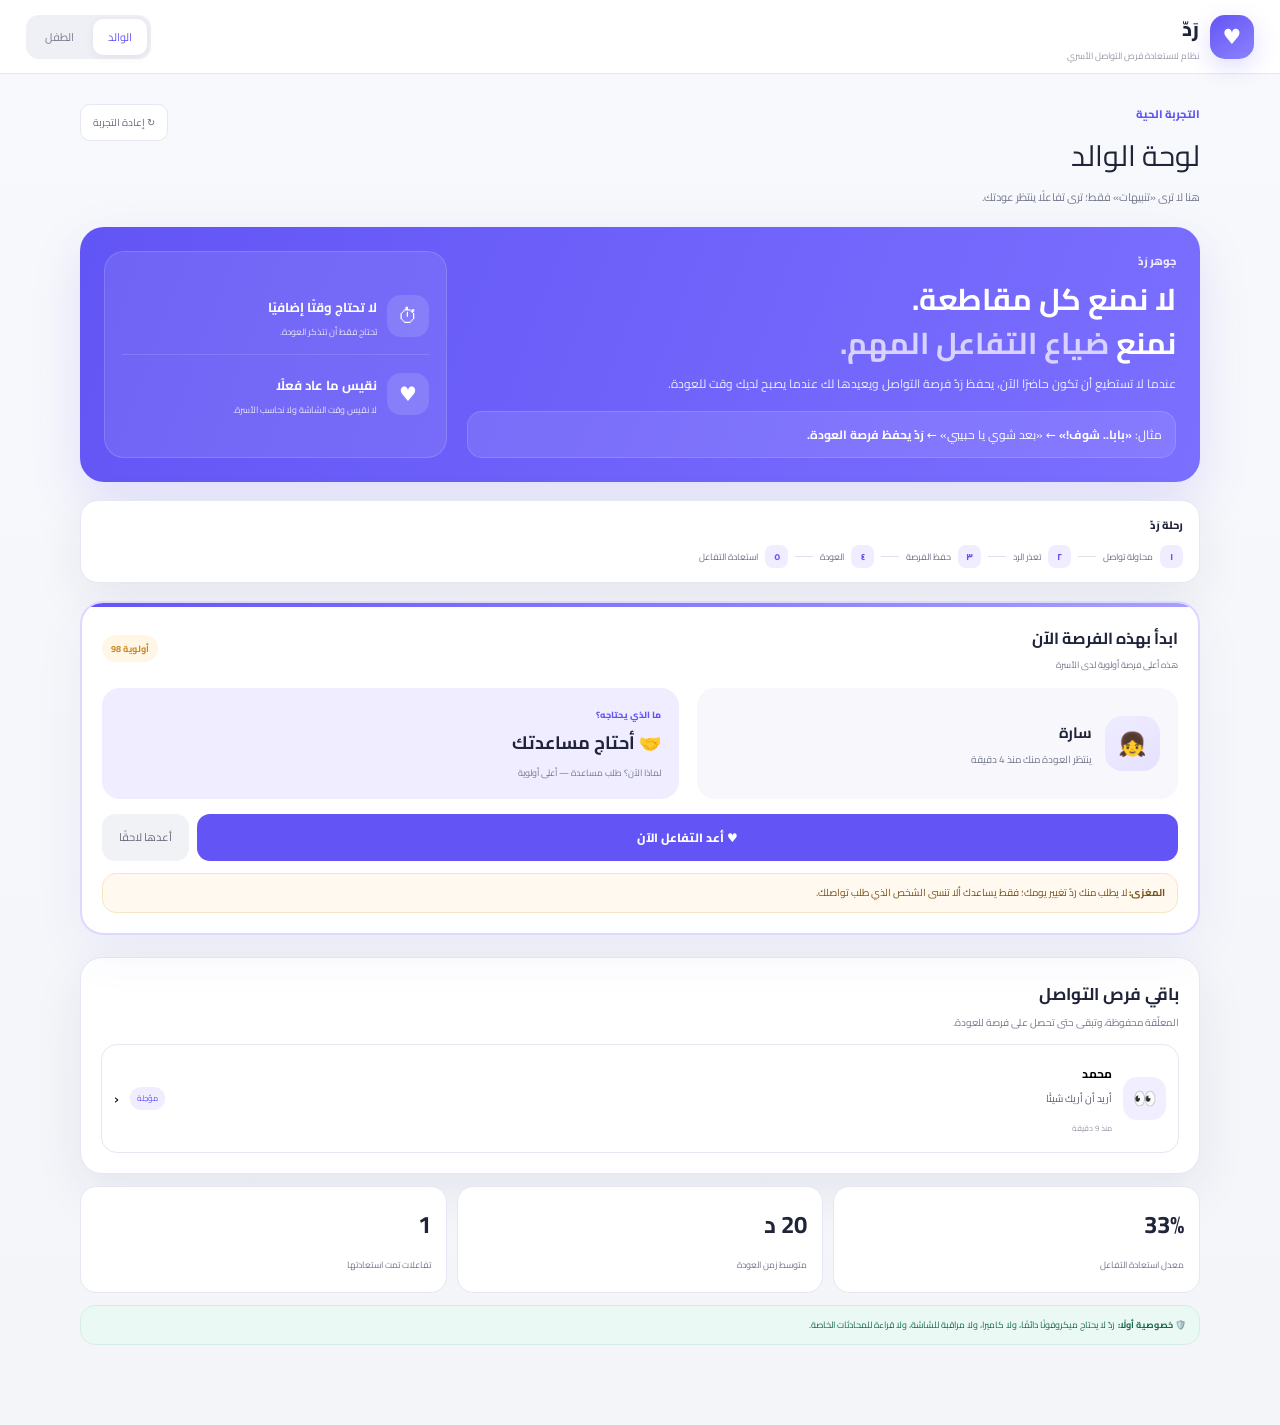
==== commit 0ef8719f: "feat: redesign RADD demo around a clear recovery moment" ====
--- a/index.html
+++ b/index.html
@@ -2,211 +2,146 @@
 <html lang="ar" dir="rtl">
 <head>
 <meta charset="utf-8">
-<meta name="viewport" content="width=device-width,initial-scale=1">
-<meta name="theme-color" content="#6b5cf7">
-<title>رَدّ | فرصة ثانية للتواصل</title>
+<meta name="viewport" content="width=device-width, initial-scale=1">
+<meta name="theme-color" content="#6255f5">
+<title>رَدّ | لا تجعل فرصة التواصل تختفي</title>
 <style>
 @import url('https://fonts.googleapis.com/css2?family=Cairo:wght@400;500;600;700;800&display=swap');
-:root{
-  --bg:#f6f7fb;--surface:#fff;--ink:#1f2338;--muted:#74798c;--line:#e5e6ef;
-  --primary:#6b5cf6;--primary-dark:#5647df;--soft:#efedff;--purple:#8d82ff;
-  --good:#16835f;--good-bg:#ecf9f3;--warn:#c77f22;--warn-bg:#fff6e6;
-  --danger:#c95c55;--shadow:0 18px 45px rgba(39,29,95,.08);
-}
+:root{--bg:#f4f6fa;--surface:#fff;--ink:#20243a;--muted:#73788d;--line:#e5e8f0;--p:#6355f5;--p2:#8d82ff;--soft:#efedff;--good:#158463;--goodBg:#eaf9f3;--warn:#c98522;--warnBg:#fff6e6;--danger:#cf625a;--shadow:0 16px 50px rgba(43,32,108,.08)}
 *{box-sizing:border-box}
-html,body{margin:0;min-height:100%;font-family:Cairo,system-ui,sans-serif;background:radial-gradient(circle at 100% 0,#edeaff 0,transparent 32%),var(--bg);color:var(--ink)}
+html,body{margin:0;min-height:100%;font-family:Cairo,system-ui,sans-serif;background:linear-gradient(180deg,#f8f9fc,#f3f5f9);color:var(--ink)}
 button{font:inherit;cursor:pointer}
-button:focus-visible{outline:3px solid #8d82ff55;outline-offset:3px}
-.header{height:76px;background:rgba(255,255,255,.9);backdrop-filter:blur(14px);border-bottom:1px solid var(--line);display:flex;align-items:center;justify-content:space-between;padding:0 24px;position:sticky;top:0;z-index:20}
-.brand{display:flex;align-items:center;gap:12px}.brand-mark{width:44px;height:44px;border-radius:15px;background:linear-gradient(145deg,var(--primary),var(--purple));color:#fff;display:grid;place-items:center;font-size:22px;box-shadow:0 8px 24px #6b5cf633}
-.brand-name{font-size:20px;font-weight:800}.brand-sub{font-size:9px;color:#9295a4;margin-top:-2px}
-.tabs{display:flex;gap:4px;background:#eff0f6;padding:4px;border-radius:13px}.tab{border:0;background:transparent;color:#7a7d8f;border-radius:10px;padding:8px 15px;font-size:11px}.tab.active{background:#fff;color:var(--primary);box-shadow:0 2px 10px #24213710}
-.container{max-width:1120px;margin:auto;padding:36px 20px 80px}
-.demo-head{display:flex;justify-content:space-between;gap:20px;align-items:flex-end}.demo-head h1{margin:0;font-size:28px}.demo-head p{margin:5px 0 0;color:var(--muted);font-size:11px}.demo-reset{border:1px solid var(--line);background:#fff;color:#64687b;border-radius:10px;padding:8px 12px;font-size:10px}
-.guide{margin-top:22px;background:#fff;border:1px solid var(--line);border-radius:22px;padding:16px 18px;box-shadow:var(--shadow)}
-.guide-title{font-size:13px;font-weight:800}.guide-steps{display:flex;align-items:center;gap:8px;margin-top:12px;overflow:auto;padding-bottom:2px}.guide-step{display:flex;align-items:center;gap:8px;white-space:nowrap;font-size:10px;color:#777b8e}.num{width:24px;height:24px;border-radius:8px;display:grid;place-items:center;background:#f0efff;color:var(--primary);font-weight:800}.connector{height:1px;min-width:18px;background:#ddddeb}
-.hero{display:grid;grid-template-columns:1.2fr .8fr;gap:26px;align-items:stretch;margin-top:26px}.hero-copy,.hero-card{background:#fff;border:1px solid var(--line);border-radius:24px;box-shadow:var(--shadow)}.hero-copy{padding:28px}.eyebrow{font-size:11px;color:var(--primary);font-weight:800}.hero-copy h2{font-size:36px;line-height:1.4;margin:8px 0}.hero-copy h2 span{color:var(--primary)}.hero-copy p{font-size:13px;line-height:2;color:var(--muted);margin:0;max-width:690px}.quote{margin-top:18px;background:var(--soft);border-radius:17px;padding:13px 16px;font-size:12px;color:#454861}.hero-card{padding:26px;background:linear-gradient(155deg,#fff,#f3f1ff);display:flex;flex-direction:column;justify-content:center;text-align:center}.hero-badge{width:70px;height:70px;border-radius:22px;background:#fff;color:var(--primary);display:grid;place-items:center;font-size:31px;margin:0 auto 12px;box-shadow:0 10px 30px #6b5cf61c}.hero-card strong{font-size:17px}.hero-card small{color:var(--muted);font-size:10px;margin-top:4px}
-.panel{margin-top:24px;background:#fff;border:1px solid var(--line);border-radius:22px;box-shadow:var(--shadow);padding:22px}.panel-head{display:flex;justify-content:space-between;align-items:flex-end;gap:10px;margin-bottom:14px}.panel-head h3{margin:0;font-size:18px}.panel-head p{margin:3px 0 0;color:var(--muted);font-size:10px}
-.moment{width:100%;background:#fff;border:1px solid var(--line);border-radius:17px;padding:15px;display:flex;align-items:center;gap:12px;text-align:right;transition:.15s}.moment:hover{transform:translateY(-2px);border-color:#d4d0fb;box-shadow:0 10px 26px #39306a08}.micon{width:52px;height:52px;flex:0 0 52px;border-radius:16px;background:var(--soft);display:grid;place-items:center;font-size:22px}.mbody{flex:1}.m-top{display:flex;justify-content:space-between;gap:8px}.m-top b{font-size:13px}.m-top small{font-size:9px;color:#9c9eac}.mbody p{font-size:11px;color:#55596c;margin:4px 0 7px}.chip{display:inline-block;font-size:8px;padding:4px 8px;border-radius:20px;background:#f4f4f8;color:#6e7182;margin-left:4px}.ready{background:var(--warn-bg);color:var(--warn)}.deferred{background:#f1efff;color:var(--primary)}.recovered{background:var(--good-bg);color:var(--good)}.chev{font-size:21px;color:#a2a4b1}
-.metrics{display:grid;grid-template-columns:repeat(3,1fr);gap:10px;margin-top:12px}.metric{background:#fff;border:1px solid var(--line);border-radius:17px;padding:16px}.metric strong{display:block;font-size:26px}.metric span{font-size:9px;color:var(--muted)}
-.privacy{margin-top:13px;background:var(--good-bg);border:1px solid #d5eee4;color:#17694e;border-radius:16px;padding:12px 14px;font-size:10px;line-height:1.9}
-.child-wrap{max-width:790px;margin:0 auto}.child-card{margin-top:24px;background:#fff;border:1px solid var(--line);border-radius:24px;box-shadow:var(--shadow);padding:26px}.child-intro{display:flex;align-items:center;gap:14px}.avatar{width:64px;height:64px;border-radius:21px;background:linear-gradient(145deg,var(--primary),var(--purple));display:grid;place-items:center;color:#fff;font-size:24px;font-weight:800}.child-intro h2{font-size:28px;margin:0}.child-intro p{font-size:11px;color:var(--muted);margin:4px 0 0;line-height:1.8}
-.try-box{margin-top:25px;border-radius:20px;background:linear-gradient(145deg,#f7f5ff,#efedff);border:1px solid #e1ddff;padding:20px}.try-box .scenario{font-size:11px;color:#5d6175}.speech{margin-top:12px;background:#fff;border-radius:17px;padding:14px;font-size:15px;font-weight:700;box-shadow:0 8px 25px #5d53b90b}.speech span{display:block;color:var(--muted);font-size:9px;margin-top:5px;font-weight:400}
-.big-action{width:100%;margin-top:15px;border:0;background:linear-gradient(145deg,var(--primary),var(--primary-dark));color:#fff;border-radius:15px;padding:15px 17px;font-size:13px;font-weight:800;display:flex;justify-content:space-between;align-items:center}.big-action span{opacity:.8;font-size:17px}
-.success-card{margin-top:16px;background:var(--good-bg);border:1px solid #d3eee2;border-radius:18px;padding:17px}.success-card h3{margin:0;font-size:15px;color:#176a50}.success-card p{margin:5px 0 0;color:#4b665d;font-size:10px;line-height:1.8}.next-btn{margin-top:12px;border:0;background:#fff;color:var(--good);border-radius:10px;padding:9px 12px;font-size:10px;font-weight:800}
-.children-history{margin-top:18px}.history-row{display:flex;gap:11px;align-items:center;background:#fff;border:1px solid var(--line);border-radius:15px;padding:12px}.dot{width:10px;height:10px;border-radius:50%;background:var(--warn);flex:0 0 10px}.history-row.done .dot{background:var(--good)}.history-row b{font-size:11px}.history-row small{display:block;color:var(--muted);font-size:9px;margin-top:2px}
-.overlay{position:fixed;inset:0;background:#1a173868;backdrop-filter:blur(6px);display:grid;place-items:center;padding:18px;z-index:50}.modal{width:min(510px,100%);background:#fff;border-radius:24px;padding:26px;position:relative;box-shadow:0 30px 90px #17132d44}.close{position:absolute;left:13px;top:13px;width:31px;height:31px;border:0;border-radius:9px;background:#f4f4f7;color:#777}.modal .icon-big{width:58px;height:58px;border-radius:18px;background:var(--soft);display:grid;place-items:center;font-size:24px}.modal h2{font-size:20px;margin:12px 0 5px}.modal p{font-size:11px;color:var(--muted);line-height:1.9}.detail-grid{display:grid;grid-template-columns:repeat(3,1fr);gap:7px;margin:14px 0}.detail{background:#f7f7f9;border-radius:12px;padding:10px}.detail small{font-size:8px;color:#9395a3}.detail b{display:block;font-size:11px;margin-top:2px}.action-primary{width:100%;border:0;background:var(--primary);color:#fff;border-radius:12px;padding:12px;font-size:12px;font-weight:800}.action-secondary{width:100%;margin-top:7px;border:0;background:#f3f3f6;color:#66697a;border-radius:12px;padding:11px;font-size:11px}.recovered-modal{background:var(--good-bg);border:1px solid #d5eee3;border-radius:17px;padding:14px;margin:13px 0;font-size:10px;color:#17694e;line-height:1.9}
-.toast{position:fixed;bottom:21px;left:50%;transform:translateX(-50%);background:#202239;color:#fff;border-radius:12px;padding:10px 15px;font-size:10px;z-index:90;box-shadow:0 10px 30px #15132655}.hidden{display:none!important}
-@media(max-width:850px){.hero{grid-template-columns:1fr}.metrics{grid-template-columns:1fr}.demo-head{align-items:flex-start;flex-direction:column}.container{padding:28px 14px 70px}}
-@media(max-width:540px){.header{padding:0 12px}.brand-sub{display:none}.tab{padding:7px 9px}.hero-copy h2{font-size:31px}.child-intro h2{font-size:24px}.detail-grid{grid-template-columns:1fr 1fr}.guide-steps{gap:7px}}
+button:focus-visible{outline:3px solid #8d82ff66;outline-offset:3px}
+.header{height:74px;background:rgba(255,255,255,.92);backdrop-filter:blur(16px);border-bottom:1px solid var(--line);display:flex;align-items:center;justify-content:space-between;padding:0 26px;position:sticky;top:0;z-index:40}
+.brand{display:flex;align-items:center;gap:11px}.brand-mark{width:44px;height:44px;border-radius:15px;background:linear-gradient(145deg,var(--p),var(--p2));color:#fff;display:grid;place-items:center;font-size:21px;box-shadow:0 8px 24px #6355f533}.brand-name{font-weight:800;font-size:20px}.brand-sub{font-size:9px;color:#979aa8}
+.tabs{display:flex;background:#eff0f6;padding:4px;border-radius:13px;gap:4px}.tab{border:0;background:transparent;color:#777b8d;border-radius:10px;padding:8px 15px;font-size:11px}.tab.active{background:#fff;color:var(--p);box-shadow:0 2px 10px #2221}
+.container{max-width:1160px;margin:auto;padding:30px 20px 80px}
+.topline{display:flex;align-items:flex-start;justify-content:space-between;gap:14px}.eyebrow{color:var(--p);font-size:11px;font-weight:800}.title{margin:4px 0 0;font-size:29px}.sub{margin:4px 0 0;color:var(--muted);font-size:11px}.reset{background:#fff;border:1px solid var(--line);border-radius:10px;padding:8px 12px;color:#666b7d;font-size:10px}
+.story{margin-top:20px;background:linear-gradient(110deg,#6255f5,#7b6fff);border-radius:24px;padding:24px;color:#fff;display:grid;grid-template-columns:1.55fr .75fr;gap:20px;box-shadow:0 18px 50px #6355f528}
+.story h2{font-size:30px;line-height:1.45;margin:7px 0}.story p{margin:0;color:#eeeefe;font-size:12px;line-height:2;max-width:710px}.story .quote{margin-top:15px;background:#ffffff18;border:1px solid #ffffff24;border-radius:15px;padding:11px 13px;font-size:12px}
+.story-side{background:#ffffff16;border:1px solid #ffffff25;border-radius:20px;padding:17px;display:flex;flex-direction:column;justify-content:center}.story-side .mini{display:flex;gap:10px;align-items:center}.story-side .mini-icon{width:42px;height:42px;border-radius:14px;background:#ffffff20;display:grid;place-items:center;font-size:20px}.story-side b{font-size:13px}.story-side small{display:block;font-size:9px;color:#e6e3ff;margin-top:2px}
+.path{margin-top:18px;background:#fff;border:1px solid var(--line);border-radius:18px;padding:14px 16px;box-shadow:var(--shadow)}.path-title{font-size:11px;font-weight:800;margin-bottom:10px}.path-row{display:flex;align-items:center;gap:7px;overflow:auto}.path-step{white-space:nowrap;display:flex;align-items:center;gap:7px;font-size:9px;color:#6d7185}.path-n{width:23px;height:23px;border-radius:8px;background:var(--soft);color:var(--p);display:grid;place-items:center;font-weight:800}.path-arr{min-width:18px;height:1px;background:#dfe1ea}
+.focus{margin-top:18px;background:#fff;border:2px solid #dcd8ff;border-radius:23px;padding:20px;box-shadow:0 18px 50px #5146bd10;position:relative;overflow:hidden}
+.focus::before{content:"";position:absolute;inset:0 0 auto 0;height:4px;background:linear-gradient(90deg,var(--p),#a89fff)}
+.focus-head{display:flex;justify-content:space-between;align-items:center;gap:10px}.focus-head h3{margin:0;font-size:16px}.priority{background:var(--warnBg);color:var(--warn);border-radius:20px;padding:5px 9px;font-size:9px;font-weight:700}
+.focus-grid{display:grid;grid-template-columns:1fr 1.2fr;gap:18px;margin-top:15px}.person{background:#f8f8fc;border-radius:18px;padding:18px;display:flex;gap:13px;align-items:center}.avatar{width:55px;height:55px;border-radius:17px;background:linear-gradient(145deg,#efedff,#e5e1ff);display:grid;place-items:center;font-size:23px}.person b{font-size:15px}.person small{display:block;color:var(--muted);font-size:10px;margin-top:3px}.request{background:var(--soft);border-radius:18px;padding:18px}.request-label{font-size:9px;color:var(--p);font-weight:800}.request p{font-size:18px;font-weight:700;margin:6px 0 0;line-height:1.6}.request small{display:block;color:#777b8d;font-size:9px;margin-top:6px}
+.focus-actions{display:flex;gap:8px;margin-top:15px}.primary{flex:1;border:0;background:var(--p);color:#fff;border-radius:13px;padding:12px;font-size:12px;font-weight:800}.secondary{border:0;background:#f1f2f6;color:#666a7b;border-radius:13px;padding:12px 17px;font-size:11px}
+.why{margin-top:12px;background:#fff9ef;border:1px solid #f5e6c5;color:#77521b;border-radius:14px;padding:10px 12px;font-size:10px;line-height:1.8}.why b{font-size:10px}
+.section{margin-top:22px;background:#fff;border:1px solid var(--line);border-radius:22px;padding:20px;box-shadow:var(--shadow)}.section-head{display:flex;justify-content:space-between;align-items:flex-end;margin-bottom:12px}.section h3{margin:0;font-size:17px}.section-head p{margin:3px 0 0;color:var(--muted);font-size:10px}.queue{display:grid;gap:8px}.queue-item{width:100%;border:1px solid var(--line);border-radius:16px;background:#fff;padding:12px;display:flex;align-items:center;gap:11px;text-align:right;transition:.15s}.queue-item:hover{border-color:#d4cffc;transform:translateY(-1px)}.qicon{width:43px;height:43px;border-radius:14px;background:#f1efff;display:grid;place-items:center;font-size:19px}.qbody{flex:1}.qbody b{font-size:12px}.qbody p{margin:2px 0;color:#575b6f;font-size:10px}.qmeta{font-size:8px;color:#999cab}.qstatus{font-size:8px;padding:4px 7px;border-radius:20px}.qstatus.ready{background:var(--warnBg);color:var(--warn)}.qstatus.defer{background:var(--soft);color:var(--p)}
+.metrics{display:grid;grid-template-columns:repeat(3,1fr);gap:10px;margin-top:12px}.metric{background:#fff;border:1px solid var(--line);border-radius:16px;padding:15px}.metric strong{display:block;font-size:24px}.metric span{font-size:9px;color:var(--muted)}
+.privacy{margin-top:12px;background:var(--goodBg);border:1px solid #d5eee4;color:#17694e;border-radius:15px;padding:11px 13px;font-size:9px;line-height:1.8}
+.child-shell{max-width:830px;margin:0 auto}.child-card{margin-top:20px;background:#fff;border:1px solid var(--line);border-radius:24px;padding:22px;box-shadow:var(--shadow)}.child-intro{display:flex;align-items:center;gap:14px}.child-intro h2{margin:2px 0 0;font-size:26px}.child-intro p{margin:4px 0 0;color:var(--muted);font-size:11px;line-height:1.8}
+.scenario{margin-top:21px;background:#faf9ff;border:1px solid #e3dfff;border-radius:20px;padding:18px}.scenario-title{font-size:10px;font-weight:800;color:#6d7190}.bubble{margin-top:10px;background:#fff;border-radius:17px;padding:14px;font-size:16px;font-weight:800;box-shadow:0 8px 22px #5b50b40b;position:relative}.bubble::after{content:"";position:absolute;right:20px;bottom:-7px;width:14px;height:14px;background:#fff;transform:rotate(45deg)}.bubble small{display:block;color:var(--muted);font-size:9px;margin-top:5px;font-weight:400}
+.save-action{width:100%;margin-top:16px;border:0;background:linear-gradient(145deg,var(--p),var(--p2));color:#fff;border-radius:15px;padding:14px;font-size:12px;font-weight:800;display:flex;justify-content:space-between;align-items:center}
+.handoff{display:grid;grid-template-columns:1fr auto 1fr;align-items:center;gap:10px;margin-top:18px}.handoff-box{background:#f7f7fa;border:1px solid var(--line);border-radius:15px;padding:12px;text-align:center}.handoff-box b{display:block;font-size:10px}.handoff-box small{display:block;color:var(--muted);font-size:8px;margin-top:3px}.handoff-arrow{width:34px;height:34px;border-radius:50%;background:var(--soft);color:var(--p);display:grid;place-items:center;font-weight:800}
+.child-history{margin-top:17px}.history-row{display:flex;align-items:center;gap:10px;border:1px solid var(--line);border-radius:15px;padding:11px;margin-top:7px;background:#fff}.dot{width:10px;height:10px;border-radius:50%;background:var(--warn);flex:0 0 10px}.done .dot{background:var(--good)}.history-row b{font-size:10px}.history-row small{display:block;color:var(--muted);font-size:8px;margin-top:2px}
+.overlay{position:fixed;inset:0;background:#1a17386f;backdrop-filter:blur(6px);display:grid;place-items:center;padding:18px;z-index:60}.modal{width:min(510px,100%);background:#fff;border-radius:24px;padding:26px;position:relative;box-shadow:0 30px 100px #17132d44}.close{position:absolute;left:13px;top:13px;width:31px;height:31px;border:0;border-radius:9px;background:#f3f3f6;color:#777}.modal-icon{width:56px;height:56px;border-radius:18px;background:var(--soft);display:grid;place-items:center;font-size:25px}.modal h2{font-size:20px;margin:11px 0 4px}.modal p{font-size:11px;color:var(--muted);line-height:1.9}.choice-grid{display:grid;grid-template-columns:1fr 1fr;gap:8px;margin-top:14px}.choice-grid button{background:#f8f8fb;border:1px solid var(--line);border-radius:14px;padding:12px;text-align:right}.choice-grid button:hover{background:var(--soft);border-color:#d1cbff}.choice-grid span{font-size:20px}.choice-grid b{display:block;font-size:10px;margin-top:4px}.confirm{background:#f7f7fa;border-radius:15px;padding:13px;margin:13px 0;font-size:11px}.confirm small{display:block;color:var(--muted);font-size:9px;margin-top:3px}.toast{position:fixed;bottom:22px;left:50%;transform:translateX(-50%);background:#20243a;color:#fff;border-radius:12px;padding:10px 14px;font-size:10px;z-index:100;box-shadow:0 10px 35px #12122344}.hidden{display:none!important}
+@media(max-width:850px){.story,.focus-grid{grid-template-columns:1fr}.metrics{grid-template-columns:1fr}.handoff{grid-template-columns:1fr}.handoff-arrow{margin:auto;transform:rotate(90deg)}}
+@media(max-width:560px){.header{padding:0 12px}.brand-sub{display:none}.tab{padding:7px 9px}.container{padding:24px 12px 60px}.story h2{font-size:27px}.title{font-size:25px}.focus-grid{gap:10px}.focus-actions{flex-direction:column}.secondary{width:100%}.choice-grid{grid-template-columns:1fr}}
 </style>
 </head>
 <body>
 <header class="header">
-  <div class="brand">
-    <div class="brand-mark">♥</div>
-    <div><div class="brand-name">رَدّ</div><div class="brand-sub">نظام لاستعادة فرص التواصل الأسري</div></div>
-  </div>
-  <div class="tabs">
-    <button id="parentTab" class="tab active">الوالد</button>
-    <button id="childTab" class="tab">الطفل</button>
-  </div>
+  <div class="brand"><div class="brand-mark">♥</div><div><div class="brand-name">رَدّ</div><div class="brand-sub">نظام لاستعادة فرص التواصل الأسري</div></div></div>
+  <div class="tabs"><button class="tab active" id="parentTab">الوالد</button><button class="tab" id="childTab">الطفل</button></div>
 </header>
-
 <main id="app"></main>
-<div id="overlay"></div>
-<div id="toast" class="toast hidden"></div>
-
+<div id="overlay"></div><div id="toast" class="toast hidden"></div>
 <script>
 (function(){
   var TYPES={
-    SHOW:{label:"أريد أن أريك شيئًا",icon:"👀",priority:72},
-    TALK:{label:"أريد أن أتحدث معك",icon:"💬",priority:88},
-    HELP:{label:"أحتاج مساعدتك",icon:"🤝",priority:96},
-    SHARE:{label:"أريد أن أشاركك شيئًا",icon:"✨",priority:70}
+    SHOW:{label:"أريد أن أريك شيئًا",icon:"👀",priority:72,reason:"مشاركة تحتاج حضورًا وانتباهًا"},
+    TALK:{label:"أريد أن أتحدث معك",icon:"💬",priority:90,reason:"محاولة حوار مباشرة"},
+    HELP:{label:"أحتاج مساعدتك",icon:"🤝",priority:98,reason:"طلب مساعدة — أعلى أولوية"},
+    SHARE:{label:"أريد أن أشاركك شيئًا",icon:"✨",priority:70,reason:"مشاركة يمكن العودة إليها"}
   };
-
   var seed=[
-    {id:"m1",from:"محمد",type:"SHOW",status:"DEFERRED",created:Date.now()-9*60000,priority:72},
-    {id:"m2",from:"سارة",type:"TALK",status:"READY",created:Date.now()-4*60000,priority:88},
-    {id:"m3",from:"محمد",type:"HELP",status:"RECOVERED",created:Date.now()-55*60000,priority:96,recovered:Date.now()-35*60000}
+    {id:"s1",from:"سارة",type:"HELP",status:"READY",created:Date.now()-4*60000,priority:98},
+    {id:"s2",from:"محمد",type:"SHOW",status:"DEFERRED",created:Date.now()-9*60000,priority:72},
+    {id:"s3",from:"محمد",type:"TALK",status:"RECOVERED",created:Date.now()-55*60000,recovered:Date.now()-35*60000,priority:90}
   ];
-
   var moments;
-  try {
-    moments=JSON.parse(localStorage.getItem("radd-demo-v3"))||seed.map(function(x){return Object.assign({},x);});
-  } catch(e) {
-    moments=seed.map(function(x){return Object.assign({},x);});
-  }
-
+  try{moments=JSON.parse(localStorage.getItem("radd-demo-v4"))||seed.map(function(x){return Object.assign({},x);});}catch(e){moments=seed.map(function(x){return Object.assign({},x);});}
   var role="parent";
-  var app=document.getElementById("app");
-  var overlay=document.getElementById("overlay");
-  var toastEl=document.getElementById("toast");
-
-  function persist(){try{localStorage.setItem("radd-demo-v3",JSON.stringify(moments));}catch(e){}}
+  var app=document.getElementById("app"),overlay=document.getElementById("overlay"),toastEl=document.getElementById("toast");
+  function persist(){try{localStorage.setItem("radd-demo-v4",JSON.stringify(moments));}catch(e){}}
   function ago(t){var m=Math.max(0,Math.round((Date.now()-t)/60000));return m<1?"الآن":"منذ "+m+" دقيقة";}
   function esc(s){return String(s).replace(/[&<>"]/g,function(c){return {"&":"&amp;","<":"&lt;",">":"&gt;",'"':"&quot;"}[c];});}
-  function toast(msg){toastEl.textContent=msg;toastEl.classList.remove("hidden");setTimeout(function(){toastEl.classList.add("hidden");},2200);}
   function setTabs(){document.getElementById("parentTab").className="tab "+(role==="parent"?"active":"");document.getElementById("childTab").className="tab "+(role==="child"?"active":"");}
-  function render(){
-    setTabs();
-    if(role==="child"){renderChild();}else{renderParent();}
-  }
-
-  function guide(){
-    return '<div class="guide"><div class="guide-title">جرّب الفكرة في أقل من دقيقة</div><div class="guide-steps">'+
-      '<div class="guide-step"><span class="num">١</span><span>محاولة تواصل</span></div><div class="connector"></div>'+
-      '<div class="guide-step"><span class="num">٢</span><span>تعذر الرد</span></div><div class="connector"></div>'+
-      '<div class="guide-step"><span class="num">٣</span><span>حفظ الفرصة</span></div><div class="connector"></div>'+
-      '<div class="guide-step"><span class="num">٤</span><span>العودة</span></div><div class="connector"></div>'+
-      '<div class="guide-step"><span class="num">٥</span><span>استعادة التفاعل</span></div>'+
-      '</div></div>';
-  }
-
+  function toast(msg){toastEl.textContent=msg;toastEl.classList.remove("hidden");setTimeout(function(){toastEl.classList.add("hidden")},2200);}
+  function render(){setTabs();role==="parent"?renderParent():renderChild();}
+  function path(){return '<div class="path"><div class="path-title">رحلة رَدّ</div><div class="path-row"><div class="path-step"><span class="path-n">١</span>محاولة تواصل</div><div class="path-arr"></div><div class="path-step"><span class="path-n">٢</span>تعذر الرد</div><div class="path-arr"></div><div class="path-step"><span class="path-n">٣</span>حفظ الفرصة</div><div class="path-arr"></div><div class="path-step"><span class="path-n">٤</span>العودة</div><div class="path-arr"></div><div class="path-step"><span class="path-n">٥</span>استعادة التفاعل</div></div></div>';}
   function renderParent(){
     var active=moments.filter(function(m){return m.status!=="RECOVERED";}).sort(function(a,b){return b.priority-a.priority;});
     var rec=moments.filter(function(m){return m.status==="RECOVERED";});
+    var focus=active[0];
     var firr=moments.length?Math.round(rec.length/moments.length*100):0;
     var lat=rec.length?Math.max(0,Math.round(rec.reduce(function(s,m){return s+(m.recovered-m.created)/60000;},0)/rec.length)):0;
-
-    app.innerHTML='<div class="container">'+
-      '<div class="demo-head"><div><div class="eyebrow">التجربة الحية</div><h1>لوحة الوالد</h1><p>هنا تظهر فرص التواصل التي تحتاج عودتك إليها.</p></div><button id="resetDemo" class="demo-reset">↻ إعادة السيناريو</button></div>'+
-      guide()+
-      '<section class="hero"><div class="hero-copy"><div class="eyebrow">الفكرة الأساسية</div><h2>لا نمنع كل مقاطعة.<br><span>نمنع ضياع التفاعل المهم.</span></h2><p>عندما لا تستطيع الاستجابة الآن، يحفظ رَدّ فرصة التواصل ويساعدك على العودة إليها في الوقت المناسب.</p><div class="quote">مثال: <b>«بابا.. شوف!»</b> ← «بعد شوي يا حبيبي» ← رَدّ يحفظ فرصة التواصل حتى تعود إليها.</div></div><div class="hero-card"><div class="hero-badge">♥</div><strong>لديك '+active.length+' فرص تواصل معلّقة</strong><small>ابدأ بالفرصة الأعلى أولوية</small></div></section>'+
-      '<section class="panel"><div class="panel-head"><div><h3>فرص التواصل</h3><p>اضغط على أي فرصة لمعرفة ما يحتاجه الطرف الآخر.</p></div></div><div class="list">'+(active.length?active.map(momentCard).join(""):'<div class="empty">لا توجد فرص معلّقة الآن. انتقل إلى «الطفل» لإنشاء تجربة جديدة.</div>')+'</div></section>'+
+    var focusHtml=focus?'<section class="focus"><div class="focus-head"><div><h3>ابدأ بهذه الفرصة الآن</h3><div style="font-size:9px;color:var(--muted);margin-top:3px">هذه أعلى فرصة أولوية لدى الأسرة</div></div><span class="priority">أولوية '+focus.priority+'</span></div>'+
+      '<div class="focus-grid"><div class="person"><div class="avatar">'+(focus.from==="سارة"?"👧":"👦")+'</div><div><b>'+esc(focus.from)+'</b><small>ينتظر العودة منك '+ago(focus.created)+'</small></div></div>'+
+      '<div class="request"><div class="request-label">ما الذي يحتاجه؟</div><p>'+TYPES[focus.type].icon+' '+TYPES[focus.type].label+'</p><small>لماذا الآن؟ '+TYPES[focus.type].reason+'</small></div></div>'+
+      '<div class="focus-actions"><button class="primary" id="focusRecover">♥ أعد التفاعل الآن</button><button class="secondary" id="focusLater">أعدها لاحقًا</button></div>'+
+      '<div class="why"><b>المغزى:</b> لا يطلب منك رَدّ تغيير يومك؛ فقط يساعدك ألا تنسى الشخص الذي طلب تواصلك.</div></section>':
+      '<section class="focus"><div class="focus-head"><div><h3>لا توجد فرصة معلّقة</h3><div style="font-size:9px;color:var(--muted);margin-top:3px">يمكنك إنشاء تجربة جديدة من وضع الطفل.</div></div></div></section>';
+    app.innerHTML='<div class="container"><div class="topline"><div><div class="eyebrow">التجربة الحية</div><div class="title">لوحة الوالد</div><div class="sub">هنا لا ترى «تنبيهات» فقط؛ ترى تفاعلًا ينتظر عودتك.</div></div><button class="reset" id="resetBtn">↻ إعادة التجربة</button></div>'+
+      '<section class="story"><div><div class="eyebrow" style="color:#efeaff">جوهر رَدّ</div><h2>لا نمنع كل مقاطعة.<br>نمنع <span style="color:#d7d2ff">ضياع التفاعل المهم.</span></h2><p>عندما لا تستطيع أن تكون حاضرًا الآن، يحفظ رَدّ فرصة التواصل ويعيدها لك عندما يصبح لديك وقت للعودة.</p><div class="quote">مثال: <b>«بابا.. شوف!»</b> ← «بعد شوي يا حبيبي» ← <b>رَدّ يحفظ فرصة العودة.</b></div></div>'+
+      '<div class="story-side"><div class="mini"><div class="mini-icon">⏱</div><div><b>لا تحتاج وقتًا إضافيًا</b><small>تحتاج فقط أن تتذكر العودة.</small></div></div><div style="height:1px;background:#fff2;margin:14px 0"></div><div class="mini"><div class="mini-icon">♥</div><div><b>نقيس ما عاد فعلًا</b><small>لا نقيس وقت الشاشة ولا نحاسب الأسرة.</small></div></div></div></section>'+
+      path()+focusHtml+
+      '<section class="section"><div class="section-head"><div><h3>باقي فرص التواصل</h3><p>المعلّقة محفوظة، وتبقى حتى تحصل على فرصة للعودة.</p></div></div><div class="queue">'+(active.slice(1).map(queueItem).join("")||(active.length?'<div class="privacy">كل الفرص الحالية عُرضت في «ابدأ بهذه الفرصة الآن».</div>':'<div class="empty">لا توجد فرص تواصل أخرى.</div>'))+'</div></section>'+
       '<section class="metrics"><div class="metric"><strong>'+firr+'%</strong><span>معدل استعادة التفاعل</span></div><div class="metric"><strong>'+lat+' د</strong><span>متوسط زمن العودة</span></div><div class="metric"><strong>'+rec.length+'</strong><span>تفاعلات تمت استعادتها</span></div></section>'+
-      '<div class="privacy">🛡️ <b>خصوصية أولًا:</b>&nbsp; لا ميكروفون دائم، لا كاميرا، لا مراقبة للشاشة، ولا قراءة للمحادثات الخاصة.</div></div>';
-
-    document.getElementById("resetDemo").onclick=reset;
-    Array.prototype.forEach.call(document.querySelectorAll(".moment"),function(b){b.onclick=function(){openMoment(b.getAttribute("data-id"));};});
+      '<div class="privacy">🛡️ <b>خصوصية أولًا:</b>&nbsp; رَدّ لا يحتاج ميكروفونًا دائمًا، ولا كاميرا، ولا مراقبة للشاشة، ولا قراءة للمحادثات الخاصة.</div></div>';
+    if(focus){document.getElementById("focusRecover").onclick=function(){recover(focus.id);};document.getElementById("focusLater").onclick=function(){toast("تم إبقاء فرصة التواصل للعودة لاحقًا");};}
+    document.getElementById("resetBtn").onclick=reset;
+    Array.prototype.forEach.call(document.querySelectorAll(".queue-item"),function(b){b.onclick=function(){openMoment(b.getAttribute("data-id"));};});
   }
-
-  function momentCard(m){
-    var t=TYPES[m.type];
-    var st=m.status==="READY"?"جاهزة للعودة":"مؤجلة";
-    var cls=m.status==="READY"?"ready":"deferred";
-    return '<button class="moment" data-id="'+esc(m.id)+'"><div class="micon">'+t.icon+'</div><div class="mbody"><div class="m-top"><b>'+esc(m.from)+'</b><small>'+ago(m.created)+'</small></div><p>'+t.label+'</p><span class="chip">أولوية '+m.priority+'</span><span class="chip '+cls+'">'+st+'</span></div><div class="chev">‹</div></button>';
-  }
-
+  function queueItem(m){var t=TYPES[m.type];return '<button class="queue-item" data-id="'+esc(m.id)+'"><div class="qicon">'+t.icon+'</div><div class="qbody"><b>'+esc(m.from)+'</b><p>'+t.label+'</p><span class="qmeta">'+ago(m.created)+'</span></div><span class="qstatus '+(m.status==="READY"?"ready":"defer")+'">'+(m.status==="READY"?"جاهزة للعودة":"مؤجلة")+'</span><span class="chev">‹</span></button>'; }
   function renderChild(){
     var mine=moments.filter(function(m){return m.from==="محمد";}).sort(function(a,b){return b.created-a.created;});
-    var last=mine[0];
-    var success=last&&last._justCreated;
-    if(success){last._justCreated=false;}
-
-    app.innerHTML='<div class="container"><div class="child-wrap">'+
-      '<div class="demo-head"><div><div class="eyebrow">التجربة الحية</div><h1>تجربة الطفل</h1><p>ابدأ من هنا، ثم انتقل إلى شاشة الوالد لترى كيف تعود فرصة التواصل.</p></div></div>'+
-      guide()+
-      '<div class="child-card"><div class="child-intro"><div class="avatar">م</div><div><div class="eyebrow">محمد</div><h2>عندي شيء أبي أقوله</h2><p>إذا بابا أو ماما مشغولين، لا تختفي فرصتي في التواصل.</p></div></div>'+
-      '<div class="try-box"><div class="scenario">الموقف التجريبي</div><div class="speech">«بابا.. شوف رسمتي!»<span>الأب مشغول ولا يستطيع الرد في هذه اللحظة.</span></div><button id="saveChance" class="big-action"><span>احفظ فرصة التواصل</span><span>←</span></button>'+
-      (success?'<div class="success-card"><h3>✓ تم حفظ فرصة التواصل</h3><p>تم إرسال الفرصة إلى لوحة الوالد. الآن انتقل إلى شاشة «الوالد» لتجرب استعادة التفاعل.</p><button id="goParent" class="next-btn">عرض تجربة الوالد ←</button></div>':'')+
-      '</div>'+
-      '<div class="children-history"><div class="panel-head"><div><h3>ماذا حدث لفرصي؟</h3><p>كل محاولة تمر من الحفظ إلى الاستعادة.</p></div></div>'+
+    var pending=mine.filter(function(m){return m.status!=="RECOVERED";}).length;
+    app.innerHTML='<div class="container"><div class="child-shell"><div class="topline"><div><div class="eyebrow">التجربة الحية</div><div class="title">تجربة الطفل</div><div class="sub">ابدأ من هنا، ثم شاهد ماذا يحدث لفرصة التواصل.</div></div></div>'+path()+
+      '<div class="child-card"><div class="child-intro"><div class="avatar">م</div><div><div class="eyebrow">محمد</div><h2>عندي شيء أبي أقوله</h2><p>إذا كان بابا أو ماما مشغولين، ما أبي أنسى وأنا أنتظر.</p></div></div>'+
+      '<div class="scenario"><div class="scenario-title">الموقف</div><div class="bubble">«بابا.. شوف رسمتي!»<small>الأب مشغول الآن ولا يستطيع الرد.</small></div><button class="save-action" id="saveChance"><span>احفظ فرصة التواصل</span><span>←</span></button></div>'+
+      '<div class="handoff"><div class="handoff-box"><b>الطفل</b><small>يحفظ فرصة التواصل</small></div><div class="handoff-arrow">←</div><div class="handoff-box"><b>الوالد</b><small>يراها عند عودته</small></div></div>'+
+      '<div class="child-history"><div class="section-head"><div><h3>ما الذي حدث لفرصي؟</h3><p>'+pending+' فرصة ما زالت تنتظر العودة.</p></div></div>'+
       (mine.length?mine.map(historyRow).join(""):'<div class="empty">لم تحفظ أي فرصة بعد.</div>')+
-      '</div>'+
-      '<div class="privacy">🛡️ أنت تختار بنفسك ماذا تحفظ. لا نحتاج تسجيل صوتك أو تصويرك.</div></div></div></div>';
-
-    document.getElementById("saveChance").onclick=function(){capture();};
-    if(success){document.getElementById("goParent").onclick=function(){role="parent";render();};}
+      '</div><div class="privacy">🛡️ أنت تختار بنفسك ماذا تحفظ. لا نحتاج تسجيل صوتك أو تصويرك.</div></div></div></div>';
+    document.getElementById("saveChance").onclick=capture;
   }
-
-  function historyRow(m){
-    var t=TYPES[m.type],done=m.status==="RECOVERED";
-    return '<div class="history-row '+(done?"done":"")+'"><div class="dot"></div><div><b>'+t.icon+' '+t.label+'</b><small>'+(done?"✓ تم استعادة التفاعل":"بانتظار عودة الوالد")+' • '+ago(m.created)+'</small></div></div>';
+  function historyRow(m){var t=TYPES[m.type],done=m.status==="RECOVERED";return '<div class="history-row '+(done?"done":"")+'"><div class="dot"></div><div><b>'+t.icon+' '+t.label+'</b><small>'+(done?"✓ تم استعادة التفاعل":"بانتظار عودة الوالد")+' • '+ago(m.created)+'</small></div></div>'; }
+  function capture(){
+    overlay.innerHTML='<div class="overlay"><div class="modal"><button class="close" id="closeChoices">×</button><div class="modal-icon">♥</div><div class="eyebrow" style="margin-top:12px">حفظ فرصة تواصل</div><h2>ماذا تريد أن تقول؟</h2><p>اختر نوع التفاعل فقط. رَدّ لا يسجل صوتك أو صورتك.</p><div class="choice-grid">'+Object.keys(TYPES).map(function(k){var t=TYPES[k];return '<button data-choice="'+k+'"><span>'+t.icon+'</span><b>'+t.label+'</b></button>';}).join("")+'</div></div></div>';
+    document.getElementById("closeChoices").onclick=closeModal;
+    Array.prototype.forEach.call(document.querySelectorAll("[data-choice]"),function(b){b.onclick=function(){confirmChoice(b.getAttribute("data-choice"));};});
   }
-
-  function capture(){
-    overlay.innerHTML='<div class="overlay"><div class="modal"><button class="close" id="closeTypes">×</button><div class="eyebrow">حفظ فرصة تواصل</div><h2>ماذا تريد أن تقول؟</h2><p>اختر نوع التفاعل فقط. الهدف ليس تسجيل المحتوى، بل حفظ فرصة العودة إليه.</p><div class="type-grid">'+Object.keys(TYPES).map(function(k){var t=TYPES[k];return '<button data-type="'+k+'"><span>'+t.icon+'</span><b>'+t.label+'</b></button>';}).join("")+'</div></div></div>';
-    var style=document.createElement("style");
-    style.textContent=".type-grid{display:grid;grid-template-columns:1fr 1fr;gap:9px;margin-top:15px}.type-grid button{background:#f8f8fb;border:1px solid var(--line);border-radius:15px;padding:13px;text-align:right}.type-grid button:hover{background:var(--soft);border-color:#cfc9ff}.type-grid span{font-size:21px}.type-grid b{display:block;font-size:11px;margin-top:5px}";
-    document.head.appendChild(style);
-    document.getElementById("closeTypes").onclick=closeModal;
-    Array.prototype.forEach.call(document.querySelectorAll("[data-type]"),function(b){b.onclick=function(){confirmType(b.getAttribute("data-type"));};});
+  function confirmChoice(type){
+    var t=TYPES[type];
+    overlay.innerHTML='<div class="overlay"><div class="modal"><button class="close" id="closeConfirm">×</button><div class="eyebrow">تأكيد</div><h2>هذه فرصة تواصل مهمة</h2><p>سيتم حفظها ليعود إليها الوالد عندما يصبح متاحًا.</p><div class="confirm"><b>'+t.icon+' '+t.label+'</b><small>الأولوية المقترحة: '+t.priority+' — '+t.reason+'</small></div><button class="action-primary" id="saveNow">حفظ وإرسال للوالد</button><button class="action-secondary" id="back">رجوع</button></div></div>';
+    document.getElementById("closeConfirm").onclick=closeModal;document.getElementById("back").onclick=capture;document.getElementById("saveNow").onclick=function(){addMoment(type);};
   }
-
-  function confirmType(type){
-    var t=TYPES[type];
-    overlay.innerHTML='<div class="overlay"><div class="modal"><button class="close" id="closeConfirm">×</button><div class="eyebrow">الخطوة التالية</div><h2>جاهزة للحفظ</h2><p>سيظهر هذا التفاعل عند الوالد ليتمكن من العودة إليه.</p><div class="confirm"><strong>'+t.icon+' '+t.label+'</strong><small>لن يتم تسجيل الصوت أو الصورة.</small></div><button class="action-primary" id="saveMoment">حفظ فرصة التواصل</button><button class="action-secondary" id="backTypes">رجوع</button></div></div>';
-    var style=document.createElement("style");
-    style.textContent=".confirm{background:#f7f7fa;border-radius:16px;padding:14px;margin:13px 0}.confirm strong{display:block;font-size:14px}.confirm small{display:block;font-size:9px;color:var(--muted);margin-top:4px}";
-    document.head.appendChild(style);
-    document.getElementById("closeConfirm").onclick=closeModal;
-    document.getElementById("backTypes").onclick=capture;
-    document.getElementById("saveMoment").onclick=function(){addMoment(type);};
-  }
-
   function addMoment(type){
     var t=TYPES[type];
-    moments=moments.filter(function(m){return !m._justCreated;});
-    moments.push({id:"m"+Date.now(),from:"محمد",type:type,status:"DEFERRED",created:Date.now(),priority:t.priority,_justCreated:true});
-    persist();
-    closeModal();
-    role="child";
-    render();
-    toast("❤️ تم حفظ فرصة التواصل لدى الوالد");
+    moments=moments.map(function(m){return Object.assign({},m,{_justCreated:false});});
+    moments.push({id:"m"+Date.now(),from:"محمد",type:type,status:"READY",created:Date.now(),priority:t.priority,_justCreated:true});
+    persist();closeModal();toast("❤️ تم حفظ فرصة التواصل لدى الوالد");render();
   }
-
   function openMoment(id){
     var m=moments.filter(function(x){return x.id===id;})[0];if(!m)return;
     var t=TYPES[m.type];
-    overlay.innerHTML='<div class="overlay"><div class="modal"><button class="close" id="closeMoment">×</button><div class="icon-big">'+t.icon+'</div><div class="eyebrow" style="margin-top:12px">فرصة تواصل '+(m.status==="READY"?"جاهزة":"مؤجلة")+'</div><h2>'+esc(m.from)+' — '+t.label+'</h2><p>لم تختفِ هذه الفرصة. رَدّ يحتفظ بها حتى يتمكن الطرف المعني من العودة إليها.</p><div class="detail-grid"><div class="detail"><small>الأولوية</small><b>'+m.priority+'</b></div><div class="detail"><small>أضيفت</small><b>'+ago(m.created)+'</b></div><div class="detail"><small>الحالة</small><b>'+ (m.status==="READY"?"جاهزة":"مؤجلة") +'</b></div></div><button class="action-primary" id="recoverBtn">♥ أعد التفاعل الآن</button><button class="action-secondary" id="laterBtn">ليس الآن</button></div></div>';
-    document.getElementById("closeMoment").onclick=closeModal;
-    document.getElementById("laterBtn").onclick=closeModal;
-    document.getElementById("recoverBtn").onclick=function(){recover(id);};
+    overlay.innerHTML='<div class="overlay"><div class="modal"><button class="close" id="closeMoment">×</button><div class="modal-icon">'+t.icon+'</div><div class="eyebrow" style="margin-top:12px">فرصة تواصل '+(m.status==="READY"?"جاهزة":"مؤجلة")+'</div><h2>'+esc(m.from)+' — '+t.label+'</h2><p>هذه ليست مهمة جديدة. هذه فرصة حوار لم تحصل على رد في وقتها.</p><div class="confirm"><b>لماذا تظهر الآن؟</b><small>'+t.reason+' — أضيفت '+ago(m.created)+'</small></div><button class="action-primary" id="recover">♥ أعد التفاعل الآن</button><button class="action-secondary" id="later">ليس الآن</button></div></div>';
+    document.getElementById("closeMoment").onclick=closeModal;document.getElementById("later").onclick=closeModal;document.getElementById("recover").onclick=function(){recover(id);};
   }
-
   function recover(id){
     var m=moments.filter(function(x){return x.id===id;})[0];if(!m)return;
     var now=Date.now();
     moments=moments.map(function(x){return x.id===id?Object.assign({},x,{status:"RECOVERED",recovered:now,_justCreated:false}):x;});
     persist();
-    overlay.innerHTML='<div class="overlay"><div class="modal"><div class="eyebrow">اكتملت الدورة</div><h2>❤️ تمت استعادة التفاعل</h2><p>الآن لم تعد فرصة التواصل مجرد تذكير؛ لقد عادت إلى تفاعل فعلي.</p><div class="recovered-modal"><b>'+esc(m.from)+' — '+TYPES[m.type].label+'</b><br>زمن العودة: '+Math.max(0,Math.round((now-m.created)/60000))+' دقيقة<br>الحالة: <b>تمت الاستعادة</b></div><button class="action-primary" id="doneBtn">العودة إلى لوحة الوالد</button></div></div>';
-    document.getElementById("doneBtn").onclick=function(){closeModal();role="parent";render();toast("تم تسجيل استعادة التفاعل ❤️");};
+    overlay.innerHTML='<div class="overlay"><div class="modal"><div class="modal-icon">♥</div><div class="eyebrow" style="margin-top:12px">استعادة مكتملة</div><h2>رجعت اللحظة ❤️</h2><p>الآن تحولت فرصة التواصل من شيء مؤجل إلى تفاعل تمت استعادته.</p><div class="recovered-modal"><b>'+esc(m.from)+' — '+TYPES[m.type].label+'</b><br>زمن الاستعادة: '+Math.max(0,Math.round((now-m.created)/60000))+' دقيقة<br>الحالة: تمت الاستعادة</div><button class="action-primary" id="done">العودة إلى لوحة الوالد</button></div></div>';
+    var st=document.createElement("style");st.textContent=".recovered-modal{background:var(--goodBg);border:1px solid #d5eee4;border-radius:16px;padding:14px;margin:13px 0;color:#17694e;font-size:10px;line-height:1.9}.action-primary{width:100%;border:0;background:var(--p);color:#fff;border-radius:12px;padding:12px;font-size:12px;font-weight:800}.action-secondary{width:100%;margin-top:7px;border:0;background:#f3f3f6;color:#66697a;border-radius:12px;padding:11px;font-size:11px}";
+    document.head.appendChild(st);
+    document.getElementById("done").onclick=function(){closeModal();role="parent";render();toast("تم تسجيل استعادة التفاعل ❤️");};
   }
-
+  function reset(){localStorage.removeItem("radd-demo-v4");moments=seed.map(function(x){return Object.assign({},x);});persist();role="parent";render();toast("تمت إعادة السيناريو");}
   function closeModal(){overlay.innerHTML="";}
-  function reset(){moments=seed.map(function(x){return Object.assign({},x,_justCreated?{_justCreated:false}:{});});persist();role="parent";render();toast("تمت إعادة السيناريو");}
   document.getElementById("parentTab").onclick=function(){role="parent";render();};
   document.getElementById("childTab").onclick=function(){role="child";render();};
   render();
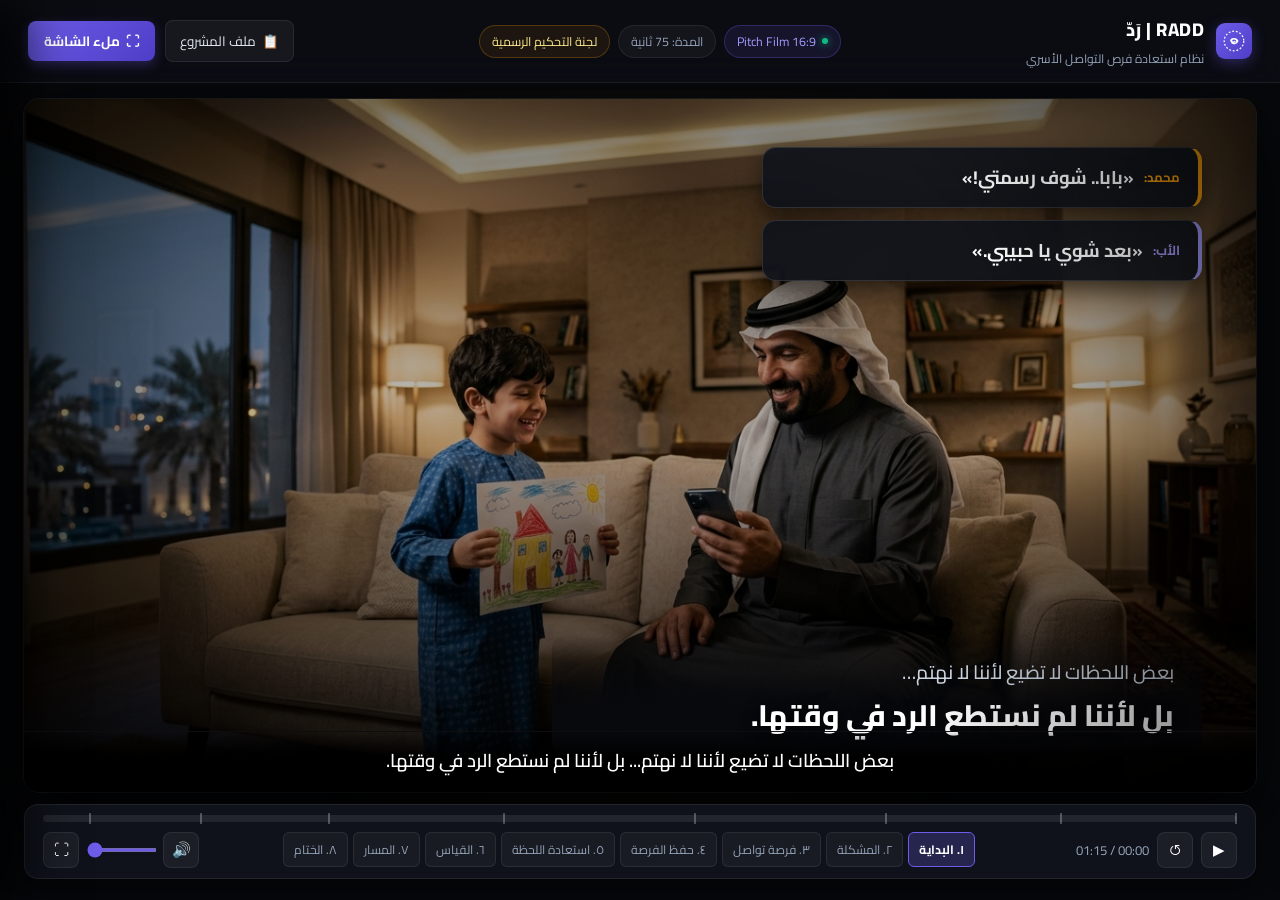
==== commit da9845ac: "feat: finalize RADD cinematic pitch video" ====
--- a/index.html
+++ b/index.html
@@ -1,151 +1,540 @@
-<!doctype html>
+<!DOCTYPE html>
 <html lang="ar" dir="rtl">
 <head>
-<meta charset="utf-8">
-<meta name="viewport" content="width=device-width, initial-scale=1">
-<meta name="theme-color" content="#6255f5">
-<title>رَدّ | لا تجعل فرصة التواصل تختفي</title>
-<style>
-@import url('https://fonts.googleapis.com/css2?family=Cairo:wght@400;500;600;700;800&display=swap');
-:root{--bg:#f4f6fa;--surface:#fff;--ink:#20243a;--muted:#73788d;--line:#e5e8f0;--p:#6355f5;--p2:#8d82ff;--soft:#efedff;--good:#158463;--goodBg:#eaf9f3;--warn:#c98522;--warnBg:#fff6e6;--danger:#cf625a;--shadow:0 16px 50px rgba(43,32,108,.08)}
-*{box-sizing:border-box}
-html,body{margin:0;min-height:100%;font-family:Cairo,system-ui,sans-serif;background:linear-gradient(180deg,#f8f9fc,#f3f5f9);color:var(--ink)}
-button{font:inherit;cursor:pointer}
-button:focus-visible{outline:3px solid #8d82ff66;outline-offset:3px}
-.header{height:74px;background:rgba(255,255,255,.92);backdrop-filter:blur(16px);border-bottom:1px solid var(--line);display:flex;align-items:center;justify-content:space-between;padding:0 26px;position:sticky;top:0;z-index:40}
-.brand{display:flex;align-items:center;gap:11px}.brand-mark{width:44px;height:44px;border-radius:15px;background:linear-gradient(145deg,var(--p),var(--p2));color:#fff;display:grid;place-items:center;font-size:21px;box-shadow:0 8px 24px #6355f533}.brand-name{font-weight:800;font-size:20px}.brand-sub{font-size:9px;color:#979aa8}
-.tabs{display:flex;background:#eff0f6;padding:4px;border-radius:13px;gap:4px}.tab{border:0;background:transparent;color:#777b8d;border-radius:10px;padding:8px 15px;font-size:11px}.tab.active{background:#fff;color:var(--p);box-shadow:0 2px 10px #2221}
-.container{max-width:1160px;margin:auto;padding:30px 20px 80px}
-.topline{display:flex;align-items:flex-start;justify-content:space-between;gap:14px}.eyebrow{color:var(--p);font-size:11px;font-weight:800}.title{margin:4px 0 0;font-size:29px}.sub{margin:4px 0 0;color:var(--muted);font-size:11px}.reset{background:#fff;border:1px solid var(--line);border-radius:10px;padding:8px 12px;color:#666b7d;font-size:10px}
-.story{margin-top:20px;background:linear-gradient(110deg,#6255f5,#7b6fff);border-radius:24px;padding:24px;color:#fff;display:grid;grid-template-columns:1.55fr .75fr;gap:20px;box-shadow:0 18px 50px #6355f528}
-.story h2{font-size:30px;line-height:1.45;margin:7px 0}.story p{margin:0;color:#eeeefe;font-size:12px;line-height:2;max-width:710px}.story .quote{margin-top:15px;background:#ffffff18;border:1px solid #ffffff24;border-radius:15px;padding:11px 13px;font-size:12px}
-.story-side{background:#ffffff16;border:1px solid #ffffff25;border-radius:20px;padding:17px;display:flex;flex-direction:column;justify-content:center}.story-side .mini{display:flex;gap:10px;align-items:center}.story-side .mini-icon{width:42px;height:42px;border-radius:14px;background:#ffffff20;display:grid;place-items:center;font-size:20px}.story-side b{font-size:13px}.story-side small{display:block;font-size:9px;color:#e6e3ff;margin-top:2px}
-.path{margin-top:18px;background:#fff;border:1px solid var(--line);border-radius:18px;padding:14px 16px;box-shadow:var(--shadow)}.path-title{font-size:11px;font-weight:800;margin-bottom:10px}.path-row{display:flex;align-items:center;gap:7px;overflow:auto}.path-step{white-space:nowrap;display:flex;align-items:center;gap:7px;font-size:9px;color:#6d7185}.path-n{width:23px;height:23px;border-radius:8px;background:var(--soft);color:var(--p);display:grid;place-items:center;font-weight:800}.path-arr{min-width:18px;height:1px;background:#dfe1ea}
-.focus{margin-top:18px;background:#fff;border:2px solid #dcd8ff;border-radius:23px;padding:20px;box-shadow:0 18px 50px #5146bd10;position:relative;overflow:hidden}
-.focus::before{content:"";position:absolute;inset:0 0 auto 0;height:4px;background:linear-gradient(90deg,var(--p),#a89fff)}
-.focus-head{display:flex;justify-content:space-between;align-items:center;gap:10px}.focus-head h3{margin:0;font-size:16px}.priority{background:var(--warnBg);color:var(--warn);border-radius:20px;padding:5px 9px;font-size:9px;font-weight:700}
-.focus-grid{display:grid;grid-template-columns:1fr 1.2fr;gap:18px;margin-top:15px}.person{background:#f8f8fc;border-radius:18px;padding:18px;display:flex;gap:13px;align-items:center}.avatar{width:55px;height:55px;border-radius:17px;background:linear-gradient(145deg,#efedff,#e5e1ff);display:grid;place-items:center;font-size:23px}.person b{font-size:15px}.person small{display:block;color:var(--muted);font-size:10px;margin-top:3px}.request{background:var(--soft);border-radius:18px;padding:18px}.request-label{font-size:9px;color:var(--p);font-weight:800}.request p{font-size:18px;font-weight:700;margin:6px 0 0;line-height:1.6}.request small{display:block;color:#777b8d;font-size:9px;margin-top:6px}
-.focus-actions{display:flex;gap:8px;margin-top:15px}.primary{flex:1;border:0;background:var(--p);color:#fff;border-radius:13px;padding:12px;font-size:12px;font-weight:800}.secondary{border:0;background:#f1f2f6;color:#666a7b;border-radius:13px;padding:12px 17px;font-size:11px}
-.why{margin-top:12px;background:#fff9ef;border:1px solid #f5e6c5;color:#77521b;border-radius:14px;padding:10px 12px;font-size:10px;line-height:1.8}.why b{font-size:10px}
-.section{margin-top:22px;background:#fff;border:1px solid var(--line);border-radius:22px;padding:20px;box-shadow:var(--shadow)}.section-head{display:flex;justify-content:space-between;align-items:flex-end;margin-bottom:12px}.section h3{margin:0;font-size:17px}.section-head p{margin:3px 0 0;color:var(--muted);font-size:10px}.queue{display:grid;gap:8px}.queue-item{width:100%;border:1px solid var(--line);border-radius:16px;background:#fff;padding:12px;display:flex;align-items:center;gap:11px;text-align:right;transition:.15s}.queue-item:hover{border-color:#d4cffc;transform:translateY(-1px)}.qicon{width:43px;height:43px;border-radius:14px;background:#f1efff;display:grid;place-items:center;font-size:19px}.qbody{flex:1}.qbody b{font-size:12px}.qbody p{margin:2px 0;color:#575b6f;font-size:10px}.qmeta{font-size:8px;color:#999cab}.qstatus{font-size:8px;padding:4px 7px;border-radius:20px}.qstatus.ready{background:var(--warnBg);color:var(--warn)}.qstatus.defer{background:var(--soft);color:var(--p)}
-.metrics{display:grid;grid-template-columns:repeat(3,1fr);gap:10px;margin-top:12px}.metric{background:#fff;border:1px solid var(--line);border-radius:16px;padding:15px}.metric strong{display:block;font-size:24px}.metric span{font-size:9px;color:var(--muted)}
-.privacy{margin-top:12px;background:var(--goodBg);border:1px solid #d5eee4;color:#17694e;border-radius:15px;padding:11px 13px;font-size:9px;line-height:1.8}
-.child-shell{max-width:830px;margin:0 auto}.child-card{margin-top:20px;background:#fff;border:1px solid var(--line);border-radius:24px;padding:22px;box-shadow:var(--shadow)}.child-intro{display:flex;align-items:center;gap:14px}.child-intro h2{margin:2px 0 0;font-size:26px}.child-intro p{margin:4px 0 0;color:var(--muted);font-size:11px;line-height:1.8}
-.scenario{margin-top:21px;background:#faf9ff;border:1px solid #e3dfff;border-radius:20px;padding:18px}.scenario-title{font-size:10px;font-weight:800;color:#6d7190}.bubble{margin-top:10px;background:#fff;border-radius:17px;padding:14px;font-size:16px;font-weight:800;box-shadow:0 8px 22px #5b50b40b;position:relative}.bubble::after{content:"";position:absolute;right:20px;bottom:-7px;width:14px;height:14px;background:#fff;transform:rotate(45deg)}.bubble small{display:block;color:var(--muted);font-size:9px;margin-top:5px;font-weight:400}
-.save-action{width:100%;margin-top:16px;border:0;background:linear-gradient(145deg,var(--p),var(--p2));color:#fff;border-radius:15px;padding:14px;font-size:12px;font-weight:800;display:flex;justify-content:space-between;align-items:center}
-.handoff{display:grid;grid-template-columns:1fr auto 1fr;align-items:center;gap:10px;margin-top:18px}.handoff-box{background:#f7f7fa;border:1px solid var(--line);border-radius:15px;padding:12px;text-align:center}.handoff-box b{display:block;font-size:10px}.handoff-box small{display:block;color:var(--muted);font-size:8px;margin-top:3px}.handoff-arrow{width:34px;height:34px;border-radius:50%;background:var(--soft);color:var(--p);display:grid;place-items:center;font-weight:800}
-.child-history{margin-top:17px}.history-row{display:flex;align-items:center;gap:10px;border:1px solid var(--line);border-radius:15px;padding:11px;margin-top:7px;background:#fff}.dot{width:10px;height:10px;border-radius:50%;background:var(--warn);flex:0 0 10px}.done .dot{background:var(--good)}.history-row b{font-size:10px}.history-row small{display:block;color:var(--muted);font-size:8px;margin-top:2px}
-.overlay{position:fixed;inset:0;background:#1a17386f;backdrop-filter:blur(6px);display:grid;place-items:center;padding:18px;z-index:60}.modal{width:min(510px,100%);background:#fff;border-radius:24px;padding:26px;position:relative;box-shadow:0 30px 100px #17132d44}.close{position:absolute;left:13px;top:13px;width:31px;height:31px;border:0;border-radius:9px;background:#f3f3f6;color:#777}.modal-icon{width:56px;height:56px;border-radius:18px;background:var(--soft);display:grid;place-items:center;font-size:25px}.modal h2{font-size:20px;margin:11px 0 4px}.modal p{font-size:11px;color:var(--muted);line-height:1.9}.choice-grid{display:grid;grid-template-columns:1fr 1fr;gap:8px;margin-top:14px}.choice-grid button{background:#f8f8fb;border:1px solid var(--line);border-radius:14px;padding:12px;text-align:right}.choice-grid button:hover{background:var(--soft);border-color:#d1cbff}.choice-grid span{font-size:20px}.choice-grid b{display:block;font-size:10px;margin-top:4px}.confirm{background:#f7f7fa;border-radius:15px;padding:13px;margin:13px 0;font-size:11px}.confirm small{display:block;color:var(--muted);font-size:9px;margin-top:3px}.toast{position:fixed;bottom:22px;left:50%;transform:translateX(-50%);background:#20243a;color:#fff;border-radius:12px;padding:10px 14px;font-size:10px;z-index:100;box-shadow:0 10px 35px #12122344}.hidden{display:none!important}
-@media(max-width:850px){.story,.focus-grid{grid-template-columns:1fr}.metrics{grid-template-columns:1fr}.handoff{grid-template-columns:1fr}.handoff-arrow{margin:auto;transform:rotate(90deg)}}
-@media(max-width:560px){.header{padding:0 12px}.brand-sub{display:none}.tab{padding:7px 9px}.container{padding:24px 12px 60px}.story h2{font-size:27px}.title{font-size:25px}.focus-grid{gap:10px}.focus-actions{flex-direction:column}.secondary{width:100%}.choice-grid{grid-template-columns:1fr}}
-</style>
+  <meta charset="UTF-8">
+  <meta name="viewport" content="width=device-width, initial-scale=1.0">
+  <title>RADD | رَدّ — فيديو Pitch سينمائي (عرض التحكيم الرسمي)</title>
+  <!-- خطوط عربية حديثة معتمدة (Cairo & IBM Plex Sans Arabic) -->
+  <link rel="preconnect" href="https://fonts.googleapis.com">
+  <link rel="preconnect" href="https://fonts.gstatic.com" crossorigin>
+  <link href="https://fonts.googleapis.com/css2?family=Cairo:wght@400;500;600;700;800;900&family=IBM+Plex+Sans+Arabic:wght@400;500;600;700&display=swap" rel="stylesheet">
+  <link rel="stylesheet" href="style.css">
 </head>
-<body>
-<header class="header">
-  <div class="brand"><div class="brand-mark">♥</div><div><div class="brand-name">رَدّ</div><div class="brand-sub">نظام لاستعادة فرص التواصل الأسري</div></div></div>
-  <div class="tabs"><button class="tab active" id="parentTab">الوالد</button><button class="tab" id="childTab">الطفل</button></div>
-</header>
-<main id="app"></main>
-<div id="overlay"></div><div id="toast" class="toast hidden"></div>
-<script>
-(function(){
-  var TYPES={
-    SHOW:{label:"أريد أن أريك شيئًا",icon:"👀",priority:72,reason:"مشاركة تحتاج حضورًا وانتباهًا"},
-    TALK:{label:"أريد أن أتحدث معك",icon:"💬",priority:90,reason:"محاولة حوار مباشرة"},
-    HELP:{label:"أحتاج مساعدتك",icon:"🤝",priority:98,reason:"طلب مساعدة — أعلى أولوية"},
-    SHARE:{label:"أريد أن أشاركك شيئًا",icon:"✨",priority:70,reason:"مشاركة يمكن العودة إليها"}
-  };
-  var seed=[
-    {id:"s1",from:"سارة",type:"HELP",status:"READY",created:Date.now()-4*60000,priority:98},
-    {id:"s2",from:"محمد",type:"SHOW",status:"DEFERRED",created:Date.now()-9*60000,priority:72},
-    {id:"s3",from:"محمد",type:"TALK",status:"RECOVERED",created:Date.now()-55*60000,recovered:Date.now()-35*60000,priority:90}
-  ];
-  var moments;
-  try{moments=JSON.parse(localStorage.getItem("radd-demo-v4"))||seed.map(function(x){return Object.assign({},x);});}catch(e){moments=seed.map(function(x){return Object.assign({},x);});}
-  var role="parent";
-  var app=document.getElementById("app"),overlay=document.getElementById("overlay"),toastEl=document.getElementById("toast");
-  function persist(){try{localStorage.setItem("radd-demo-v4",JSON.stringify(moments));}catch(e){}}
-  function ago(t){var m=Math.max(0,Math.round((Date.now()-t)/60000));return m<1?"الآن":"منذ "+m+" دقيقة";}
-  function esc(s){return String(s).replace(/[&<>"]/g,function(c){return {"&":"&amp;","<":"&lt;",">":"&gt;",'"':"&quot;"}[c];});}
-  function setTabs(){document.getElementById("parentTab").className="tab "+(role==="parent"?"active":"");document.getElementById("childTab").className="tab "+(role==="child"?"active":"");}
-  function toast(msg){toastEl.textContent=msg;toastEl.classList.remove("hidden");setTimeout(function(){toastEl.classList.add("hidden")},2200);}
-  function render(){setTabs();role==="parent"?renderParent():renderChild();}
-  function path(){return '<div class="path"><div class="path-title">رحلة رَدّ</div><div class="path-row"><div class="path-step"><span class="path-n">١</span>محاولة تواصل</div><div class="path-arr"></div><div class="path-step"><span class="path-n">٢</span>تعذر الرد</div><div class="path-arr"></div><div class="path-step"><span class="path-n">٣</span>حفظ الفرصة</div><div class="path-arr"></div><div class="path-step"><span class="path-n">٤</span>العودة</div><div class="path-arr"></div><div class="path-step"><span class="path-n">٥</span>استعادة التفاعل</div></div></div>';}
-  function renderParent(){
-    var active=moments.filter(function(m){return m.status!=="RECOVERED";}).sort(function(a,b){return b.priority-a.priority;});
-    var rec=moments.filter(function(m){return m.status==="RECOVERED";});
-    var focus=active[0];
-    var firr=moments.length?Math.round(rec.length/moments.length*100):0;
-    var lat=rec.length?Math.max(0,Math.round(rec.reduce(function(s,m){return s+(m.recovered-m.created)/60000;},0)/rec.length)):0;
-    var focusHtml=focus?'<section class="focus"><div class="focus-head"><div><h3>ابدأ بهذه الفرصة الآن</h3><div style="font-size:9px;color:var(--muted);margin-top:3px">هذه أعلى فرصة أولوية لدى الأسرة</div></div><span class="priority">أولوية '+focus.priority+'</span></div>'+
-      '<div class="focus-grid"><div class="person"><div class="avatar">'+(focus.from==="سارة"?"👧":"👦")+'</div><div><b>'+esc(focus.from)+'</b><small>ينتظر العودة منك '+ago(focus.created)+'</small></div></div>'+
-      '<div class="request"><div class="request-label">ما الذي يحتاجه؟</div><p>'+TYPES[focus.type].icon+' '+TYPES[focus.type].label+'</p><small>لماذا الآن؟ '+TYPES[focus.type].reason+'</small></div></div>'+
-      '<div class="focus-actions"><button class="primary" id="focusRecover">♥ أعد التفاعل الآن</button><button class="secondary" id="focusLater">أعدها لاحقًا</button></div>'+
-      '<div class="why"><b>المغزى:</b> لا يطلب منك رَدّ تغيير يومك؛ فقط يساعدك ألا تنسى الشخص الذي طلب تواصلك.</div></section>':
-      '<section class="focus"><div class="focus-head"><div><h3>لا توجد فرصة معلّقة</h3><div style="font-size:9px;color:var(--muted);margin-top:3px">يمكنك إنشاء تجربة جديدة من وضع الطفل.</div></div></div></section>';
-    app.innerHTML='<div class="container"><div class="topline"><div><div class="eyebrow">التجربة الحية</div><div class="title">لوحة الوالد</div><div class="sub">هنا لا ترى «تنبيهات» فقط؛ ترى تفاعلًا ينتظر عودتك.</div></div><button class="reset" id="resetBtn">↻ إعادة التجربة</button></div>'+
-      '<section class="story"><div><div class="eyebrow" style="color:#efeaff">جوهر رَدّ</div><h2>لا نمنع كل مقاطعة.<br>نمنع <span style="color:#d7d2ff">ضياع التفاعل المهم.</span></h2><p>عندما لا تستطيع أن تكون حاضرًا الآن، يحفظ رَدّ فرصة التواصل ويعيدها لك عندما يصبح لديك وقت للعودة.</p><div class="quote">مثال: <b>«بابا.. شوف!»</b> ← «بعد شوي يا حبيبي» ← <b>رَدّ يحفظ فرصة العودة.</b></div></div>'+
-      '<div class="story-side"><div class="mini"><div class="mini-icon">⏱</div><div><b>لا تحتاج وقتًا إضافيًا</b><small>تحتاج فقط أن تتذكر العودة.</small></div></div><div style="height:1px;background:#fff2;margin:14px 0"></div><div class="mini"><div class="mini-icon">♥</div><div><b>نقيس ما عاد فعلًا</b><small>لا نقيس وقت الشاشة ولا نحاسب الأسرة.</small></div></div></div></section>'+
-      path()+focusHtml+
-      '<section class="section"><div class="section-head"><div><h3>باقي فرص التواصل</h3><p>المعلّقة محفوظة، وتبقى حتى تحصل على فرصة للعودة.</p></div></div><div class="queue">'+(active.slice(1).map(queueItem).join("")||(active.length?'<div class="privacy">كل الفرص الحالية عُرضت في «ابدأ بهذه الفرصة الآن».</div>':'<div class="empty">لا توجد فرص تواصل أخرى.</div>'))+'</div></section>'+
-      '<section class="metrics"><div class="metric"><strong>'+firr+'%</strong><span>معدل استعادة التفاعل</span></div><div class="metric"><strong>'+lat+' د</strong><span>متوسط زمن العودة</span></div><div class="metric"><strong>'+rec.length+'</strong><span>تفاعلات تمت استعادتها</span></div></section>'+
-      '<div class="privacy">🛡️ <b>خصوصية أولًا:</b>&nbsp; رَدّ لا يحتاج ميكروفونًا دائمًا، ولا كاميرا، ولا مراقبة للشاشة، ولا قراءة للمحادثات الخاصة.</div></div>';
-    if(focus){document.getElementById("focusRecover").onclick=function(){recover(focus.id);};document.getElementById("focusLater").onclick=function(){toast("تم إبقاء فرصة التواصل للعودة لاحقًا");};}
-    document.getElementById("resetBtn").onclick=reset;
-    Array.prototype.forEach.call(document.querySelectorAll(".queue-item"),function(b){b.onclick=function(){openMoment(b.getAttribute("data-id"));};});
-  }
-  function queueItem(m){var t=TYPES[m.type];return '<button class="queue-item" data-id="'+esc(m.id)+'"><div class="qicon">'+t.icon+'</div><div class="qbody"><b>'+esc(m.from)+'</b><p>'+t.label+'</p><span class="qmeta">'+ago(m.created)+'</span></div><span class="qstatus '+(m.status==="READY"?"ready":"defer")+'">'+(m.status==="READY"?"جاهزة للعودة":"مؤجلة")+'</span><span class="chev">‹</span></button>'; }
-  function renderChild(){
-    var mine=moments.filter(function(m){return m.from==="محمد";}).sort(function(a,b){return b.created-a.created;});
-    var pending=mine.filter(function(m){return m.status!=="RECOVERED";}).length;
-    app.innerHTML='<div class="container"><div class="child-shell"><div class="topline"><div><div class="eyebrow">التجربة الحية</div><div class="title">تجربة الطفل</div><div class="sub">ابدأ من هنا، ثم شاهد ماذا يحدث لفرصة التواصل.</div></div></div>'+path()+
-      '<div class="child-card"><div class="child-intro"><div class="avatar">م</div><div><div class="eyebrow">محمد</div><h2>عندي شيء أبي أقوله</h2><p>إذا كان بابا أو ماما مشغولين، ما أبي أنسى وأنا أنتظر.</p></div></div>'+
-      '<div class="scenario"><div class="scenario-title">الموقف</div><div class="bubble">«بابا.. شوف رسمتي!»<small>الأب مشغول الآن ولا يستطيع الرد.</small></div><button class="save-action" id="saveChance"><span>احفظ فرصة التواصل</span><span>←</span></button></div>'+
-      '<div class="handoff"><div class="handoff-box"><b>الطفل</b><small>يحفظ فرصة التواصل</small></div><div class="handoff-arrow">←</div><div class="handoff-box"><b>الوالد</b><small>يراها عند عودته</small></div></div>'+
-      '<div class="child-history"><div class="section-head"><div><h3>ما الذي حدث لفرصي؟</h3><p>'+pending+' فرصة ما زالت تنتظر العودة.</p></div></div>'+
-      (mine.length?mine.map(historyRow).join(""):'<div class="empty">لم تحفظ أي فرصة بعد.</div>')+
-      '</div><div class="privacy">🛡️ أنت تختار بنفسك ماذا تحفظ. لا نحتاج تسجيل صوتك أو تصويرك.</div></div></div></div>';
-    document.getElementById("saveChance").onclick=capture;
-  }
-  function historyRow(m){var t=TYPES[m.type],done=m.status==="RECOVERED";return '<div class="history-row '+(done?"done":"")+'"><div class="dot"></div><div><b>'+t.icon+' '+t.label+'</b><small>'+(done?"✓ تم استعادة التفاعل":"بانتظار عودة الوالد")+' • '+ago(m.created)+'</small></div></div>'; }
-  function capture(){
-    overlay.innerHTML='<div class="overlay"><div class="modal"><button class="close" id="closeChoices">×</button><div class="modal-icon">♥</div><div class="eyebrow" style="margin-top:12px">حفظ فرصة تواصل</div><h2>ماذا تريد أن تقول؟</h2><p>اختر نوع التفاعل فقط. رَدّ لا يسجل صوتك أو صورتك.</p><div class="choice-grid">'+Object.keys(TYPES).map(function(k){var t=TYPES[k];return '<button data-choice="'+k+'"><span>'+t.icon+'</span><b>'+t.label+'</b></button>';}).join("")+'</div></div></div>';
-    document.getElementById("closeChoices").onclick=closeModal;
-    Array.prototype.forEach.call(document.querySelectorAll("[data-choice]"),function(b){b.onclick=function(){confirmChoice(b.getAttribute("data-choice"));};});
-  }
-  function confirmChoice(type){
-    var t=TYPES[type];
-    overlay.innerHTML='<div class="overlay"><div class="modal"><button class="close" id="closeConfirm">×</button><div class="eyebrow">تأكيد</div><h2>هذه فرصة تواصل مهمة</h2><p>سيتم حفظها ليعود إليها الوالد عندما يصبح متاحًا.</p><div class="confirm"><b>'+t.icon+' '+t.label+'</b><small>الأولوية المقترحة: '+t.priority+' — '+t.reason+'</small></div><button class="action-primary" id="saveNow">حفظ وإرسال للوالد</button><button class="action-secondary" id="back">رجوع</button></div></div>';
-    document.getElementById("closeConfirm").onclick=closeModal;document.getElementById("back").onclick=capture;document.getElementById("saveNow").onclick=function(){addMoment(type);};
-  }
-  function addMoment(type){
-    var t=TYPES[type];
-    moments=moments.map(function(m){return Object.assign({},m,{_justCreated:false});});
-    moments.push({id:"m"+Date.now(),from:"محمد",type:type,status:"READY",created:Date.now(),priority:t.priority,_justCreated:true});
-    persist();closeModal();toast("❤️ تم حفظ فرصة التواصل لدى الوالد");render();
-  }
-  function openMoment(id){
-    var m=moments.filter(function(x){return x.id===id;})[0];if(!m)return;
-    var t=TYPES[m.type];
-    overlay.innerHTML='<div class="overlay"><div class="modal"><button class="close" id="closeMoment">×</button><div class="modal-icon">'+t.icon+'</div><div class="eyebrow" style="margin-top:12px">فرصة تواصل '+(m.status==="READY"?"جاهزة":"مؤجلة")+'</div><h2>'+esc(m.from)+' — '+t.label+'</h2><p>هذه ليست مهمة جديدة. هذه فرصة حوار لم تحصل على رد في وقتها.</p><div class="confirm"><b>لماذا تظهر الآن؟</b><small>'+t.reason+' — أضيفت '+ago(m.created)+'</small></div><button class="action-primary" id="recover">♥ أعد التفاعل الآن</button><button class="action-secondary" id="later">ليس الآن</button></div></div>';
-    document.getElementById("closeMoment").onclick=closeModal;document.getElementById("later").onclick=closeModal;document.getElementById("recover").onclick=function(){recover(id);};
-  }
-  function recover(id){
-    var m=moments.filter(function(x){return x.id===id;})[0];if(!m)return;
-    var now=Date.now();
-    moments=moments.map(function(x){return x.id===id?Object.assign({},x,{status:"RECOVERED",recovered:now,_justCreated:false}):x;});
-    persist();
-    overlay.innerHTML='<div class="overlay"><div class="modal"><div class="modal-icon">♥</div><div class="eyebrow" style="margin-top:12px">استعادة مكتملة</div><h2>رجعت اللحظة ❤️</h2><p>الآن تحولت فرصة التواصل من شيء مؤجل إلى تفاعل تمت استعادته.</p><div class="recovered-modal"><b>'+esc(m.from)+' — '+TYPES[m.type].label+'</b><br>زمن الاستعادة: '+Math.max(0,Math.round((now-m.created)/60000))+' دقيقة<br>الحالة: تمت الاستعادة</div><button class="action-primary" id="done">العودة إلى لوحة الوالد</button></div></div>';
-    var st=document.createElement("style");st.textContent=".recovered-modal{background:var(--goodBg);border:1px solid #d5eee4;border-radius:16px;padding:14px;margin:13px 0;color:#17694e;font-size:10px;line-height:1.9}.action-primary{width:100%;border:0;background:var(--p);color:#fff;border-radius:12px;padding:12px;font-size:12px;font-weight:800}.action-secondary{width:100%;margin-top:7px;border:0;background:#f3f3f6;color:#66697a;border-radius:12px;padding:11px;font-size:11px}";
-    document.head.appendChild(st);
-    document.getElementById("done").onclick=function(){closeModal();role="parent";render();toast("تم تسجيل استعادة التفاعل ❤️");};
-  }
-  function reset(){localStorage.removeItem("radd-demo-v4");moments=seed.map(function(x){return Object.assign({},x);});persist();role="parent";render();toast("تمت إعادة السيناريو");}
-  function closeModal(){overlay.innerHTML="";}
-  document.getElementById("parentTab").onclick=function(){role="parent";render();};
-  document.getElementById("childTab").onclick=function(){role="child";render();};
-  render();
-})();
-</script>
+<body class="cinema-body">
+
+  <!-- Ambient Cinema Atmosphere -->
+  <div class="ambient-glow" id="ambientGlow"></div>
+
+  <!-- Minimal Cinema Top Bar -->
+  <header class="pitch-header">
+    <div class="brand-group">
+      <div class="brand-badge-icon">
+        <svg viewBox="0 0 36 36" width="22" height="22">
+          <circle cx="18" cy="18" r="16" fill="none" stroke="currentColor" stroke-width="2" stroke-dasharray="3 3"/>
+          <path d="M13 18 C13 13, 23 13, 23 18 C23 23, 15 23, 15 20" fill="none" stroke="currentColor" stroke-width="2.5" stroke-linecap="round"/>
+          <polyline points="14,17 15,21 19,19" fill="none" stroke="currentColor" stroke-width="2.5" stroke-linecap="round" stroke-linejoin="round"/>
+          <circle cx="23" cy="18" r="2.2" fill="currentColor"/>
+        </svg>
+      </div>
+      <div class="brand-meta">
+        <h1 class="brand-name">RADD | رَدّ</h1>
+        <span class="brand-subtitle">نظام استعادة فرص التواصل الأسري</span>
+      </div>
+    </div>
+
+    <div class="pitch-status-tags">
+      <span class="status-pill live-pill"><span class="live-dot"></span> 16:9 Pitch Film</span>
+      <span class="status-pill">المدة: 75 ثانية</span>
+      <span class="status-pill jury-tag">لجنة التحكيم الرسمية</span>
+    </div>
+
+    <div class="header-right-tools">
+      <button class="btn-ghost" id="openDocsBtn" title="وثيقة الإنتاج الفني للتحكيم">
+        <span class="btn-icon">📋</span> ملف المشروع
+      </button>
+      <button class="btn-primary" id="fullscreenBtn" title="ملء الشاشة 16:9">
+        <span class="btn-icon">⛶</span> ملء الشاشة
+      </button>
+    </div>
+  </header>
+
+  <!-- Main 16:9 Cinema Viewport -->
+  <main class="cinema-stage-wrapper">
+    <div class="cinema-frame" id="cinemaFrame">
+      
+      <!-- Film Vignette & Subtle Cinema Texture -->
+      <div class="film-vignette"></div>
+
+      <!-- =================================================================
+           المشهد 1 (00:00 — 00:11): البداية الإنسانية
+           الصوت: بابا شوف رسمتي -> بعد شوي يا حبيبي -> في زحام اليوم
+           ================================================================= -->
+      <section class="scene-layer" id="scene1" data-scene="1">
+        <div class="scene-bg-image slow-kenburns" style="background-image: url('assets/images/scene1.jpg');"></div>
+        <div class="vignette-overlay"></div>
+
+        <div class="scene-inner space-between">
+          <!-- Dialogue Cues (Appear synchronized with audio) -->
+          <div class="dialogue-flow">
+            <div class="dialogue-chip child-chip animate-fade-in" id="chipChild1">
+              <span class="chip-speaker">محمد:</span>
+              <span class="chip-text">«بابا.. شوف رسمتي!»</span>
+            </div>
+
+            <div class="dialogue-chip father-chip animate-fade-in" id="chipFather1">
+              <span class="chip-speaker">الأب:</span>
+              <span class="chip-text">«بعد شوي يا حبيبي.»</span>
+            </div>
+          </div>
+
+          <!-- Minimal Punchy On-Screen Title -->
+          <div class="cinematic-caption-box animate-fade-up">
+            <p class="caption-lead">بعض اللحظات لا تضيع لأننا لا نهتم…</p>
+            <h2 class="caption-punch">بل لأننا لم نستطع الرد في وقتها.</h2>
+          </div>
+        </div>
+      </section>
+
+      <!-- =================================================================
+           المشهد 2 (00:11 — 00:22): جوهر المشكلة
+           الصوت: المشكلة الحقيقية.mp3
+           ================================================================= -->
+      <section class="scene-layer" id="scene2" data-scene="2">
+        <div class="scene-bg-image slow-kenburns" style="background-image: url('assets/images/scene2.jpg');"></div>
+        <div class="vignette-overlay dark-overlay"></div>
+
+        <div class="scene-inner flex-center">
+          <div class="cinematic-caption-box center-caption animate-fade-up">
+            <span class="caption-tag">المشكلة السلوكية الحقيقية</span>
+            <p class="caption-lead">المشكلة ليست مجرد شاشة هاتف.</p>
+            <h2 class="caption-punch">ماذا يحدث للتفاعل بعد أن يتعذر الرد؟</h2>
+            <div class="caption-subline">تتلاشى الرغبة في الحديث.. وتمر اللحظة دون أن تعود.</div>
+          </div>
+        </div>
+      </section>
+
+      <!-- =================================================================
+           المشهد 3 (00:22 — 00:34): ظهور واجهة RADD — فرصة تواصل
+           انتقال إلى واجهة RADD الحقيقية (RTL)
+           ================================================================= -->
+      <section class="scene-layer" id="scene3" data-scene="3">
+        <div class="scene-bg-gradient"></div>
+
+        <div class="scene-inner split-grid">
+          <!-- Text Column -->
+          <div class="text-content-side animate-fade-right">
+            <span class="concept-badge">ابتكار اجتماعي هادئ</span>
+            <h2 class="section-hero-title">فرصة تواصل</h2>
+            <p class="section-hero-desc">
+              بدلاً من ضياع محاولة الطفل في زحام المشاغل، يحفظ النظام نية التواصل الصادقة ليعود إليها الوالد بوعي واهتمام.
+            </p>
+            <div class="hero-quote-bar">
+              «لا نقطع انشغالك الحرج الآن.. بل نحمي حق الأسرة في وقت لاحق.»
+            </div>
+          </div>
+
+          <!-- Real RTL Smartphone UI Mockup -->
+          <div class="phone-showcase-side animate-slide-up">
+            <div class="device-mockup">
+              <div class="device-dynamic-island"></div>
+              
+              <div class="device-screen-rtl">
+                <div class="device-status-bar">
+                  <span class="status-time">٨:٤٢ م</span>
+                  <span class="status-app-name">رَدّ • RADD</span>
+                  <span class="status-icons">📶 🔋</span>
+                </div>
+
+                <div class="app-interface-content">
+                  <!-- The Opportunity Card -->
+                  <div class="opportunity-card-ui animate-pulse-soft">
+                    <div class="opp-badge">✨ محاولة تواصل واردة</div>
+                    <div class="opp-person">
+                      <div class="person-avatar">👦🏻</div>
+                      <div class="person-details">
+                        <div class="person-name">محمد</div>
+                        <div class="person-action">«يريد أن يريك شيئًا»</div>
+                      </div>
+                    </div>
+                    <div class="opp-context-hint">
+                      <span>🎨 يحمل ورقة رسم بيده</span>
+                    </div>
+
+                    <button class="btn-radd-action" id="btnSaveOpportunity">
+                      <span class="action-icon">💾</span>
+                      <span>حفظ فرصة التواصل</span>
+                    </button>
+                  </div>
+
+                  <div class="privacy-subtext">
+                    🔒 لا تسجيل صوت • لا كاميرا • لا مراقبة للشاشة
+                  </div>
+                </div>
+              </div>
+            </div>
+          </div>
+        </div>
+      </section>
+
+      <!-- =================================================================
+           المشهد 4 (00:34 — 00:46): حفظ الفرصة دون مراقبة
+           الصوت: لا يراقب الاسرة.mp3
+           ================================================================= -->
+      <section class="scene-layer" id="scene4" data-scene="4">
+        <div class="scene-bg-gradient dark-purple-gradient"></div>
+
+        <div class="scene-inner split-grid reverse-grid">
+          <!-- Privacy & Structured Return Architecture -->
+          <div class="metadata-cards-side animate-fade-left">
+            <div class="meta-row-card">
+              <span class="meta-title">نوع التفاعل</span>
+              <strong class="meta-val">مشاركة إنجاز ورسمة 🎨</strong>
+              <span class="meta-note">تدوين نية ناعم بدون تنصت</span>
+            </div>
+
+            <div class="meta-row-card">
+              <span class="meta-title">الأولوية</span>
+              <strong class="meta-val highlight-gold">عائلية دافئة</strong>
+              <span class="meta-note">تعزيز ثقة الطفل بنفسه</span>
+            </div>
+
+            <div class="meta-row-card">
+              <span class="meta-title">وقت العودة المناسب</span>
+              <strong class="meta-val">بعد ٢٠ دقيقة (عند إنهاء المكالمة)</strong>
+              <span class="meta-note">مرونة تامة للوالد بدون ضغط</span>
+            </div>
+
+            <!-- Soft Notification Preview -->
+            <div class="soft-notification-box animate-float-gentle">
+              <div class="notif-top">
+                <span class="notif-tag">تذكير رَدّ الهادئ</span>
+                <span class="notif-now">الآن</span>
+              </div>
+              <div class="notif-text">
+                <span class="heart-icon">❤️</span>
+                <strong>«محمد كان يريد أن يريك شيئًا»</strong>
+              </div>
+              <div class="notif-footnote">تذكير رقيق ووحيد — بدون رنين مزعج أو تكديس إشعارات</div>
+            </div>
+          </div>
+
+          <!-- Plain Statement of Safety -->
+          <div class="text-content-side animate-fade-right">
+            <div class="safety-seal">
+              <span class="seal-icon">🛡️</span>
+              <span>ميثاق الأمان والخصوصية</span>
+            </div>
+            <h2 class="section-hero-title">رَدّ لا يراقب الأسرة</h2>
+            <p class="section-hero-desc">
+              لا نلتقط صوراً، ولا نسجل أصواتاً، ولا نقرأ رسائل خاصة. النظام يحفظ فقط النية الإنسانية الصادقة ويساعدك على تذكّر العودة إليها.
+            </p>
+
+            <div class="negative-guarantees">
+              <div class="guarantee-item">
+                <span class="cross-icon">✕</span>
+                <span>لا ميكروفون</span>
+              </div>
+              <div class="guarantee-item">
+                <span class="cross-icon">✕</span>
+                <span>لا كاميرا</span>
+              </div>
+              <div class="guarantee-item">
+                <span class="cross-icon">✕</span>
+                <span>لا مراقبة للشاشة</span>
+              </div>
+            </div>
+          </div>
+        </div>
+      </section>
+
+      <!-- =================================================================
+           المشهد 5 (00:46 — 00:57): استعادة اللحظة
+           الصوت: ورني وش كنت تبي توريني.mp3
+           صورة scene5.jpg
+           ================================================================= -->
+      <section class="scene-layer" id="scene5" data-scene="5">
+        <div class="scene-bg-image slow-kenburns" style="background-image: url('assets/images/scene5.jpg');"></div>
+        <div class="vignette-overlay"></div>
+
+        <div class="scene-inner space-between">
+          <!-- Dialogue Bubble Flow -->
+          <div class="dialogue-flow">
+            <div class="dialogue-chip father-chip restored-chip animate-fade-in" id="chipFather5">
+              <span class="chip-speaker">الأب (يضع الهاتف جانباً باهتمام):</span>
+              <span class="chip-text">«ورني وش كنت تبي توريني!»</span>
+            </div>
+
+            <!-- Child response visually represented (TODO: Audio file to be linked if added) -->
+            <div class="dialogue-chip child-chip animate-fade-in" id="chipChild5" style="margin-top: 10px;">
+              <span class="chip-speaker">محمد (بفخر وابتسامة عريضة):</span>
+              <span class="chip-text">«رسمت بيتنا… وإحنا كلنا مع بعض!»</span>
+            </div>
+          </div>
+
+          <!-- Bottom Caption -->
+          <div class="cinematic-caption-box animate-fade-up">
+            <p class="caption-lead">التفاعل الذي كان معرضًا للضياع…</p>
+            <h2 class="caption-punch text-success">عاد من جديد.</h2>
+          </div>
+        </div>
+      </section>
+
+      <!-- =================================================================
+           المشهد 6 (00:57 — 01:05): القياس الإيجابي ومؤشرات الاستمرارية
+           بيانات تجريبية واضحة للنموذج الأولي — لا ادعاءات ميدانية غير مثبتة
+           ================================================================= -->
+      <section class="scene-layer" id="scene6" data-scene="6">
+        <div class="scene-bg-gradient dark-purple-gradient"></div>
+
+        <div class="scene-inner flex-center">
+          <div class="prototype-metrics-dashboard animate-slide-up">
+            <div class="dashboard-top-bar">
+              <div class="dash-headline">
+                <span class="dash-icon">📊</span>
+                <h3>مؤشرات استمرارية التواصل الأسري</h3>
+              </div>
+              <div class="prototype-label-badge">
+                <span class="proto-dot"></span>
+                <span>بيانات تجريبية للنموذج الأولي • Prototype Demo</span>
+              </div>
+            </div>
+
+            <div class="proto-cards-row">
+              <div class="proto-card">
+                <div class="proto-type-tag">مثال تجريبي</div>
+                <div class="proto-card-title">معدل استعادة التفاعل</div>
+                <div class="proto-metric-visual">
+                  <div class="metric-circle-indicator">
+                    <span class="metric-val-text">مستقر</span>
+                  </div>
+                </div>
+                <div class="proto-card-desc">قياس عودة التفاعل بعد تعذر الرد الفوري</div>
+              </div>
+
+              <div class="proto-card">
+                <div class="proto-type-tag">مثال تجريبي</div>
+                <div class="proto-card-title">زمن الاستعادة</div>
+                <div class="proto-metric-visual">
+                  <div class="metric-time-bar">
+                    <span class="metric-val-text">في نفس اليوم</span>
+                  </div>
+                </div>
+                <div class="proto-card-desc">متوسط وقت إغلاق حلقة التواصل الأسرية</div>
+              </div>
+
+              <div class="proto-card">
+                <div class="proto-type-tag">مثال تجريبي</div>
+                <div class="proto-card-title">فرص تمت استعادتها</div>
+                <div class="proto-metric-visual">
+                  <div class="metric-status-check">
+                    <span class="metric-val-text">لحظات حقيقية</span>
+                  </div>
+                </div>
+                <div class="proto-card-desc">حماية محاولات التواصل من النسيان التام</div>
+              </div>
+            </div>
+
+            <div class="dashboard-core-philosophy">
+              <p>
+                «رَدّ لا يقيس جودة الوالد…<br>
+                <strong>بل يقيس استمرارية التواصل.</strong>»
+              </p>
+            </div>
+          </div>
+        </div>
+      </section>
+
+      <!-- =================================================================
+           المشهد 7 (01:05 — 01:12): مسار التواصل الأسري الكامل
+           صورة scene7.jpg + مسار RTL حقيقي من اليمين إلى اليسار
+           ================================================================= -->
+      <section class="scene-layer" id="scene7" data-scene="7">
+        <div class="scene-bg-image slow-kenburns" style="background-image: url('assets/images/scene7.jpg');"></div>
+        <div class="vignette-overlay soft-bottom-vignette"></div>
+
+        <div class="scene-inner flex-bottom">
+          <div class="cinematic-pipeline-wrapper animate-fade-up">
+            <div class="pipeline-caption-title">مسار حماية اللحظات الأسرية في «رَدّ»</div>
+            
+            <!-- Strict RTL Pathway: Starts Right -> Goes Left with Leftward Arrows (←) -->
+            <div class="rtl-pipeline-track">
+              <div class="pipe-node n1">
+                <span class="node-seq">١</span>
+                <span class="node-title">محاولة تواصل</span>
+              </div>
+
+              <div class="pipe-arrow-rtl">←</div>
+
+              <div class="pipe-node n2">
+                <span class="node-seq">٢</span>
+                <span class="node-title">تعذر الرد</span>
+              </div>
+
+              <div class="pipe-arrow-rtl">←</div>
+
+              <div class="pipe-node n3 highlight-radd-node">
+                <span class="node-seq">٣</span>
+                <span class="node-title">حفظ فرصة التواصل</span>
+              </div>
+
+              <div class="pipe-arrow-rtl">←</div>
+
+              <div class="pipe-node n4">
+                <span class="node-seq">٤</span>
+                <span class="node-title">العودة</span>
+              </div>
+
+              <div class="pipe-arrow-rtl">←</div>
+
+              <div class="pipe-node n5">
+                <span class="node-seq">٥</span>
+                <span class="node-title">استعادة التفاعل</span>
+              </div>
+
+              <div class="pipe-arrow-rtl">←</div>
+
+              <div class="pipe-node n6 golden-node">
+                <span class="node-seq">❤️</span>
+                <span class="node-title">علاقة أقوى</span>
+              </div>
+            </div>
+          </div>
+        </div>
+      </section>
+
+      <!-- =================================================================
+           المشهد 8 (01:12 — 01:15): الشاشة الختامية وشعار رَدّ
+           ================================================================= -->
+      <section class="scene-layer" id="scene8" data-scene="8">
+        <div class="scene-bg-gradient climax-gradient"></div>
+
+        <div class="scene-inner flex-center">
+          <div class="brand-climax-showcase animate-scale-in">
+            <blockquote class="climax-manifesto-text">
+              «إذا لم تستطع أن تكون حاضرًا الآن…<br>
+              <strong>لا تجعل فرصة التواصل تختفي.</strong>»
+            </blockquote>
+
+            <div class="climax-brand-block">
+              <div class="brand-symbol-circle">
+                <svg viewBox="0 0 80 80" width="68" height="68">
+                  <circle cx="40" cy="40" r="36" fill="none" stroke="rgba(255,255,255,0.3)" stroke-width="2.5" stroke-dasharray="5 5"/>
+                  <path d="M28 40 C28 30, 52 30, 52 40 C52 50, 34 50, 34 44" fill="none" stroke="#FFFFFF" stroke-width="4" stroke-linecap="round"/>
+                  <polyline points="30,39 34,46 41,43" fill="none" stroke="#FFFFFF" stroke-width="4" stroke-linecap="round" stroke-linejoin="round"/>
+                  <circle cx="52" cy="40" r="4" fill="#A29BFE"/>
+                </svg>
+              </div>
+              <h1 class="climax-title-arabic">RADD | رَدّ</h1>
+              <p class="climax-tagline-text">فرصة ثانية للتواصل</p>
+            </div>
+
+            <div class="climax-footer-label">
+              مشروع ابتكار اجتماعي وتقني • المملكة العربية السعودية 🇸🇦
+            </div>
+          </div>
+        </div>
+      </section>
+
+      <!-- Minimal Subtitle Overlay Strip (Driven by master timeline) -->
+      <div class="cinema-subtitle-strip" id="subtitleStrip">
+        <span class="subtitle-text" id="subtitleText">بعض اللحظات لا تضيع لأننا لا نهتم... بل لأننا لم نستطع الرد في وقتها.</span>
+      </div>
+
+    </div><!-- /cinema-frame -->
+
+    <!-- =================================================================
+         Professional Cinema Controls Dock (Non-intrusive)
+         ================================================================= -->
+    <div class="cinema-controls-dock" id="controlsDock">
+      <!-- Scrubbable Progress Bar -->
+      <div class="progress-bar-wrapper" id="progressWrapper" title="اسحب أو انقر للتنقل في التايم لاين">
+        <div class="progress-fill-rtl" id="progressFill"></div>
+        <div class="timeline-scene-notches" id="sceneNotches"></div>
+      </div>
+
+      <div class="dock-controls-row">
+        <!-- Play / Pause / Replay / Time -->
+        <div class="ctrl-group left-group">
+          <button class="btn-dock-icon" id="playPauseBtn" title="تشغيل / إيقاف مؤقت (المسافة)">
+            <span class="dock-icon" id="playIcon">▶</span>
+          </button>
+          <button class="btn-dock-icon" id="restartBtn" title="إعادة تشغيل من البداية">
+            <span class="dock-icon">↺</span>
+          </button>
+          
+          <div class="time-readout" id="timeReadout">00:00 / 01:15</div>
+        </div>
+
+        <!-- Direct Scene Quick Jump Tabs -->
+        <div class="scene-tabs-bar" id="sceneTabsBar">
+          <button class="scene-nav-tab active" data-target="1">١. البداية</button>
+          <button class="scene-nav-tab" data-target="2">٢. المشكلة</button>
+          <button class="scene-nav-tab" data-target="3">٣. فرصة تواصل</button>
+          <button class="scene-nav-tab" data-target="4">٤. حفظ الفرصة</button>
+          <button class="scene-nav-tab" data-target="5">٥. استعادة اللحظة</button>
+          <button class="scene-nav-tab" data-target="6">٦. القياس</button>
+          <button class="scene-nav-tab" data-target="7">٧. المسار</button>
+          <button class="scene-nav-tab" data-target="8">٨. الختام</button>
+        </div>
+
+        <!-- Volume / Mute / Fullscreen -->
+        <div class="ctrl-group right-group">
+          <div class="volume-control-box">
+            <button class="btn-dock-icon" id="muteBtn" title="كتم / تفعيل الصوت">
+              <span class="dock-icon" id="volumeIcon">🔊</span>
+            </button>
+            <input type="range" class="volume-slider" id="volumeSlider" min="0" max="1" step="0.05" value="1" title="مستوى الصوت">
+          </div>
+
+          <button class="btn-dock-icon" id="dockFullscreenBtn" title="ملء الشاشة">
+            <span class="dock-icon">⛶</span>
+          </button>
+        </div>
+      </div>
+    </div>
+  </main>
+
+  <!-- =================================================================
+       Jury Project Documentation Drawer (Overlay)
+       ================================================================= -->
+  <aside class="jury-drawer" id="juryDrawer">
+    <div class="drawer-header">
+      <div>
+        <h3>📋 وثيقة الإنتاج الفني لـ Pitch مشروع «رَدّ | RADD»</h3>
+        <p class="drawer-sub">معدّة خصيصاً للجنة تحكيم الابتكار الاجتماعي والتقني</p>
+      </div>
+      <button class="btn-close-drawer" id="closeDrawerBtn">✕</button>
+    </div>
+
+    <div class="drawer-scroll-body">
+      <div class="doc-section-card">
+        <h4>🎯 جوهر الفكرة والتمايز السلوكي</h4>
+        <p>
+          المشكلة الحقيقية في الأسرة ليست مجرد عدد ساعات استخدام الهاتف، بل هي <strong>«ضياع لحظة المحاولة»</strong> عندما يطلب أحد أفراد الأسرة تواصلاً في لحظة انشغال الطرف الآخر، فيُقال «بعد شوي» وتتلاشى اللحظة دون عودة.
+        </p>
+        <p>
+          نظام <strong>RADD</strong> لا يحارب الأجهزة ولا يلوم الوالد، بل يحفظ نية التواصل الصادقة ويعيدها كفرصة ثانية للتواصل في الوقت الملائم.
+        </p>
+      </div>
+
+      <div class="doc-section-card ethics-box">
+        <h4>🛡️ الالتزام الأخلاقي ومحددات الأمان المعتمدة</h4>
+        <ul>
+          <li>✓ <strong>بدون مراقبة:</strong> لا تسجيل صوتي، لا كاميرا، ولا قراءة رسائل خاصة.</li>
+          <li>✓ <strong>التقنية أداة وليست عدواً:</strong> لا لوم ولا تخويف للوالد.</li>
+          <li>✓ <strong>نظام غير تقييمي:</strong> لا توجد درجات تصنيفية لكفاءة الأبوة، بل قياس لاستمرارية التواصل فقط.</li>
+          <li>✓ <strong>بيانات تجريبية واضحة:</strong> لا يتم ادعاء أي نتائج ميدانية غير مثبتة.</li>
+        </ul>
+      </div>
+
+      <div class="doc-section-card">
+        <h4>⏱️ التايم لاين التنفيذي (75 ثانية)</h4>
+        <ul class="timeline-summary-list">
+          <li><strong>00:00 — 00:11 (المشهد 1):</strong> البداية الإنسانية في المنزل السعودي ومحاولة الطفل.</li>
+          <li><strong>00:11 — 00:22 (المشهد 2):</strong> تشريح المشكلة وتراكم «بعد شوي».</li>
+          <li><strong>00:22 — 00:34 (المشهد 3):</strong> ظهور واجهة RADD ومفهوم «فرصة تواصل».</li>
+          <li><strong>00:34 — 00:46 (المشهد 4):</strong> حفظ الفرصة والتذكير الهادئ دون مراقبة.</li>
+          <li><strong>00:46 — 00:57 (المشهد 5):</strong> استعادة اللحظة ووضع الهاتف جانباً.</li>
+          <li><strong>00:57 — 01:05 (المشهد 6):</strong> مؤشرات النموذج الأولي التجريبي.</li>
+          <li><strong>01:05 — 01:12 (المشهد 7):</strong> مسار التواصل الأسري من اليمين إلى اليسار (RTL).</li>
+          <li><strong>01:12 — 01:15 (المشهد 8):</strong> الختام وشعار RADD — فرصة ثانية للتواصل.</li>
+        </ul>
+      </div>
+    </div>
+  </aside>
+
+  <!-- Scripts -->
+  <script src="audioController.js"></script>
+  <script src="app.js"></script>
 </body>
-</html>+</html>
--- a/style.css
+++ b/style.css
@@ -0,0 +1,1324 @@
+/* ==========================================================================
+   RADD | رَدّ — Cinematic 16:9 Pitch Video Player & Presentation Suite
+   Design Style: Netflix Documentary / Premium Innovation Pitch (Strictly RTL)
+   ========================================================================== */
+
+:root {
+  --bg-space: #07080B;
+  --bg-surface: #0E1017;
+  --bg-panel: rgba(18, 21, 30, 0.88);
+  --border-subtle: rgba(255, 255, 255, 0.08);
+  --border-highlight: rgba(108, 92, 231, 0.4);
+
+  --primary-purple: #6C5CE7;
+  --primary-purple-light: #A29BFE;
+  --primary-purple-dark: #4D3DC7;
+  --warm-gold: #F59E0B;
+  --warm-gold-light: #FDE68A;
+  --emerald-success: #10B981;
+  
+  --text-pure: #FFFFFF;
+  --text-muted: #94A3B8;
+  --text-subtle: #64748B;
+
+  --font-arabic: 'Cairo', 'IBM Plex Sans Arabic', -apple-system, BlinkMacSystemFont, sans-serif;
+  --transition-smooth: all 0.35s cubic-bezier(0.16, 1, 0.3, 1);
+}
+
+*, *::before, *::after {
+  box-sizing: border-box;
+  margin: 0;
+  padding: 0;
+}
+
+body.cinema-body {
+  font-family: var(--font-arabic);
+  background-color: var(--bg-space);
+  color: var(--text-pure);
+  direction: rtl;
+  min-height: 100vh;
+  display: flex;
+  flex-direction: column;
+  overflow-x: hidden;
+  user-select: none;
+  -webkit-font-smoothing: antialiased;
+}
+
+/* Ambient Subtle Lighting */
+.ambient-glow {
+  position: fixed;
+  top: 50%;
+  left: 50%;
+  transform: translate(-50%, -50%);
+  width: 90vw;
+  height: 80vh;
+  background: radial-gradient(circle, rgba(108, 92, 231, 0.09) 0%, rgba(245, 158, 11, 0.03) 45%, transparent 70%);
+  pointer-events: none;
+  z-index: 0;
+  transition: opacity 1s ease;
+}
+
+/* Header */
+.pitch-header {
+  position: relative;
+  z-index: 30;
+  display: flex;
+  align-items: center;
+  justify-content: space-between;
+  padding: 12px 28px;
+  background: rgba(12, 14, 20, 0.85);
+  backdrop-filter: blur(20px);
+  border-bottom: 1px solid var(--border-subtle);
+}
+
+.brand-group {
+  display: flex;
+  align-items: center;
+  gap: 12px;
+}
+
+.brand-badge-icon {
+  width: 36px;
+  height: 36px;
+  background: linear-gradient(135deg, var(--primary-purple), var(--primary-purple-dark));
+  border-radius: 9px;
+  display: flex;
+  align-items: center;
+  justify-content: center;
+  color: #fff;
+  box-shadow: 0 4px 14px rgba(108, 92, 231, 0.35);
+}
+
+.brand-meta {
+  display: flex;
+  flex-direction: column;
+}
+
+.brand-name {
+  font-size: 1.15rem;
+  font-weight: 800;
+  letter-spacing: 0.5px;
+  color: #FFFFFF;
+}
+
+.brand-subtitle {
+  font-size: 0.76rem;
+  color: var(--text-muted);
+}
+
+.pitch-status-tags {
+  display: flex;
+  align-items: center;
+  gap: 8px;
+}
+
+.status-pill {
+  font-size: 0.78rem;
+  padding: 4px 12px;
+  border-radius: 20px;
+  background: rgba(255, 255, 255, 0.04);
+  border: 1px solid var(--border-subtle);
+  color: var(--text-muted);
+  display: flex;
+  align-items: center;
+  gap: 6px;
+}
+
+.live-pill {
+  background: rgba(108, 92, 231, 0.12);
+  border-color: rgba(108, 92, 231, 0.3);
+  color: var(--primary-purple-light);
+}
+
+.live-dot {
+  width: 6px;
+  height: 6px;
+  border-radius: 50%;
+  background: var(--emerald-success);
+  box-shadow: 0 0 8px var(--emerald-success);
+}
+
+.jury-tag {
+  color: var(--warm-gold-light);
+  border-color: rgba(245, 158, 11, 0.25);
+  background: rgba(245, 158, 11, 0.08);
+}
+
+.header-right-tools {
+  display: flex;
+  align-items: center;
+  gap: 10px;
+}
+
+button {
+  font-family: inherit;
+  cursor: pointer;
+  border: none;
+  border-radius: 8px;
+  transition: var(--transition-smooth);
+}
+
+.btn-ghost {
+  background: rgba(255, 255, 255, 0.05);
+  color: #E2E8F0;
+  padding: 7px 14px;
+  font-size: 0.84rem;
+  display: inline-flex;
+  align-items: center;
+  gap: 6px;
+  border: 1px solid var(--border-subtle);
+}
+
+.btn-ghost:hover {
+  background: rgba(255, 255, 255, 0.1);
+  color: #fff;
+}
+
+.btn-primary {
+  background: linear-gradient(135deg, var(--primary-purple), var(--primary-purple-dark));
+  color: #fff;
+  padding: 7px 16px;
+  font-size: 0.84rem;
+  font-weight: 700;
+  display: inline-flex;
+  align-items: center;
+  gap: 6px;
+  box-shadow: 0 4px 12px rgba(108, 92, 231, 0.3);
+}
+
+.btn-primary:hover {
+  transform: translateY(-1px);
+  box-shadow: 0 6px 18px rgba(108, 92, 231, 0.45);
+}
+
+/* ==========================================================================
+   16:9 Cinema Viewport
+   ========================================================================== */
+
+.cinema-stage-wrapper {
+  position: relative;
+  z-index: 10;
+  flex: 1;
+  display: flex;
+  flex-direction: column;
+  align-items: center;
+  justify-content: center;
+  padding: 14px 24px 20px;
+  width: 100%;
+  max-width: 1440px;
+  margin: 0 auto;
+}
+
+.cinema-frame {
+  position: relative;
+  width: 100%;
+  aspect-ratio: 16 / 9;
+  background: #000000;
+  border-radius: 16px;
+  overflow: hidden;
+  box-shadow: 0 25px 70px rgba(0, 0, 0, 0.85), 0 0 0 1px rgba(255, 255, 255, 0.09);
+  display: flex;
+  flex-direction: column;
+}
+
+.cinema-frame:fullscreen {
+  border-radius: 0;
+  width: 100vw;
+  height: 100vh;
+  aspect-ratio: auto;
+}
+
+/* Cinematic Vignette */
+.film-vignette {
+  position: absolute;
+  inset: 0;
+  background: radial-gradient(circle, transparent 55%, rgba(0, 0, 0, 0.6) 100%);
+  pointer-events: none;
+  z-index: 15;
+}
+
+/* Scene Layers */
+.scene-layer {
+  position: absolute;
+  inset: 0;
+  opacity: 0;
+  visibility: hidden;
+  transition: opacity 0.8s cubic-bezier(0.2, 0.8, 0.2, 1), transform 0.8s ease;
+  transform: scale(1.015);
+  z-index: 1;
+  display: flex;
+  overflow: hidden;
+}
+
+.scene-layer.active {
+  opacity: 1;
+  visibility: visible;
+  transform: scale(1);
+  z-index: 2;
+}
+
+/* Background Photorealistic Images with Slow Documentary Ken Burns */
+.scene-bg-image {
+  position: absolute;
+  inset: 0;
+  background-size: cover;
+  background-position: center;
+  z-index: 1;
+  transition: transform 14s cubic-bezier(0.1, 0, 0.2, 1);
+  transform: scale(1.0);
+}
+
+.scene-layer.active .scene-bg-image.slow-kenburns {
+  transform: scale(1.045);
+}
+
+.vignette-overlay {
+  position: absolute;
+  inset: 0;
+  background: linear-gradient(to top, rgba(0, 0, 0, 0.88) 0%, rgba(0, 0, 0, 0.25) 50%, rgba(0, 0, 0, 0.5) 100%);
+  z-index: 2;
+  pointer-events: none;
+}
+
+.vignette-overlay.dark-overlay {
+  background: rgba(0, 0, 0, 0.68);
+}
+
+.vignette-overlay.soft-bottom-vignette {
+  background: linear-gradient(to top, rgba(0, 0, 0, 0.92) 0%, rgba(0, 0, 0, 0.45) 50%, transparent 100%);
+}
+
+.scene-bg-gradient {
+  position: absolute;
+  inset: 0;
+  background: radial-gradient(ellipse at center, #1C1938 0%, #0D0C1A 65%, #06060B 100%);
+  z-index: 1;
+}
+
+.scene-bg-gradient.dark-purple-gradient {
+  background: radial-gradient(ellipse at 75% 25%, rgba(108, 92, 231, 0.2) 0%, #0F0E1B 50%, #07070D 100%);
+}
+
+.scene-bg-gradient.climax-gradient {
+  background: radial-gradient(circle at 50% 40%, #260E54 0%, #12072E 50%, #070313 100%);
+}
+
+/* Scene Inner Content */
+.scene-inner {
+  position: relative;
+  z-index: 5;
+  width: 100%;
+  height: 100%;
+  padding: 36px 54px;
+  display: flex;
+  flex-direction: column;
+}
+
+.scene-inner.space-between {
+  justify-content: space-between;
+}
+
+.scene-inner.flex-center {
+  justify-content: center;
+  align-items: center;
+  text-align: center;
+}
+
+.scene-inner.flex-bottom {
+  justify-content: flex-end;
+  align-items: center;
+}
+
+.scene-inner.split-grid {
+  display: grid;
+  grid-template-columns: 1.15fr 0.85fr;
+  align-items: center;
+  gap: 40px;
+}
+
+.scene-inner.split-grid.reverse-grid {
+  grid-template-columns: 0.9fr 1.1fr;
+}
+
+/* ==========================================================================
+   Dialogue Chips & Text Captions
+   ========================================================================== */
+
+.dialogue-flow {
+  display: flex;
+  flex-direction: column;
+  gap: 12px;
+  max-width: 440px;
+}
+
+.dialogue-chip {
+  background: rgba(14, 18, 27, 0.9);
+  backdrop-filter: blur(16px);
+  border: 1px solid rgba(255, 255, 255, 0.12);
+  border-radius: 14px;
+  padding: 12px 18px;
+  display: flex;
+  align-items: center;
+  gap: 10px;
+  box-shadow: 0 8px 24px rgba(0, 0, 0, 0.6);
+  opacity: 0;
+  transform: translateY(12px);
+  transition: opacity 0.5s ease, transform 0.5s ease;
+}
+
+.dialogue-chip.visible {
+  opacity: 1;
+  transform: translateY(0);
+}
+
+.child-chip {
+  border-right: 4px solid var(--warm-gold);
+}
+
+.father-chip {
+  border-right: 4px solid var(--primary-purple-light);
+}
+
+.restored-chip {
+  border-right: 4px solid var(--emerald-success);
+}
+
+.chip-speaker {
+  font-size: 0.82rem;
+  font-weight: 700;
+  color: var(--warm-gold);
+}
+
+.father-chip .chip-speaker {
+  color: var(--primary-purple-light);
+}
+
+.restored-chip .chip-speaker {
+  color: #6EE7B7;
+}
+
+.chip-text {
+  font-size: 1.15rem;
+  font-weight: 700;
+  color: #FFFFFF;
+}
+
+/* Cinematic Captions (Minimal & Punchy) */
+.cinematic-caption-box {
+  background: linear-gradient(180deg, rgba(8, 9, 13, 0) 0%, rgba(8, 9, 13, 0.9) 60%, rgba(8, 9, 13, 0.98) 100%);
+  padding: 20px 28px;
+  border-radius: 14px;
+  max-width: 650px;
+}
+
+.cinematic-caption-box.center-caption {
+  text-align: center;
+  background: rgba(14, 17, 24, 0.8);
+  backdrop-filter: blur(20px);
+  border: 1px solid rgba(255, 255, 255, 0.1);
+  padding: 34px 50px;
+}
+
+.caption-tag {
+  display: inline-block;
+  font-size: 0.8rem;
+  background: rgba(245, 158, 11, 0.15);
+  color: var(--warm-gold-light);
+  border: 1px solid rgba(245, 158, 11, 0.3);
+  padding: 3px 12px;
+  border-radius: 12px;
+  margin-bottom: 12px;
+  font-weight: 700;
+}
+
+.caption-lead {
+  font-size: 1.2rem;
+  color: #CBD5E1;
+  font-weight: 500;
+  margin-bottom: 6px;
+}
+
+.caption-punch {
+  font-size: 1.85rem;
+  font-weight: 800;
+  color: #FFFFFF;
+  line-height: 1.35;
+  text-shadow: 0 2px 14px rgba(0, 0, 0, 0.8);
+}
+
+.caption-subline {
+  font-size: 1rem;
+  color: var(--warm-gold-light);
+  margin-top: 10px;
+}
+
+.text-success {
+  color: #6EE7B7;
+}
+
+/* ==========================================================================
+   Scene 3 & 4: RADD Interface Mockup & Privacy Architecture
+   ========================================================================== */
+
+.concept-badge {
+  display: inline-block;
+  background: rgba(108, 92, 231, 0.2);
+  color: var(--primary-purple-light);
+  border: 1px solid rgba(108, 92, 231, 0.35);
+  font-size: 0.84rem;
+  padding: 4px 14px;
+  border-radius: 20px;
+  font-weight: 700;
+  margin-bottom: 14px;
+}
+
+.section-hero-title {
+  font-size: 2.3rem;
+  font-weight: 900;
+  line-height: 1.25;
+  margin-bottom: 16px;
+  color: #FFFFFF;
+}
+
+.section-hero-desc {
+  font-size: 1.1rem;
+  color: #CBD5E1;
+  line-height: 1.65;
+  margin-bottom: 20px;
+}
+
+.hero-quote-bar {
+  border-right: 3px solid var(--primary-purple-light);
+  padding: 10px 18px;
+  background: rgba(255, 255, 255, 0.04);
+  font-size: 0.95rem;
+  color: #E2E8F0;
+  border-radius: 0 10px 10px 0;
+}
+
+/* Device Mockup */
+.phone-showcase-side {
+  display: flex;
+  justify-content: center;
+  align-items: center;
+}
+
+.device-mockup {
+  width: 290px;
+  height: 500px;
+  background: #0A0A0E;
+  border-radius: 38px;
+  border: 7px solid #232634;
+  box-shadow: 0 25px 60px rgba(0, 0, 0, 0.8), 0 0 35px rgba(108, 92, 231, 0.2);
+  position: relative;
+  overflow: hidden;
+}
+
+.device-dynamic-island {
+  width: 90px;
+  height: 18px;
+  background: #232634;
+  border-radius: 0 0 12px 12px;
+  position: absolute;
+  top: 0;
+  left: 50%;
+  transform: translateX(-50%);
+  z-index: 20;
+}
+
+.device-screen-rtl {
+  background: #FAF8FF;
+  width: 100%;
+  height: 100%;
+  color: #1E1B4B;
+  display: flex;
+  flex-direction: column;
+  direction: rtl;
+  font-family: var(--font-arabic);
+}
+
+.device-status-bar {
+  padding: 22px 16px 10px;
+  display: flex;
+  justify-content: space-between;
+  align-items: center;
+  border-bottom: 1px solid rgba(0, 0, 0, 0.06);
+}
+
+.status-time {
+  font-size: 0.74rem;
+  font-weight: 700;
+  color: #475569;
+}
+
+.status-app-name {
+  font-size: 0.8rem;
+  font-weight: 800;
+  color: var(--primary-purple-dark);
+}
+
+.status-icons {
+  font-size: 0.68rem;
+}
+
+.app-interface-content {
+  padding: 18px 14px;
+  display: flex;
+  flex-direction: column;
+  gap: 16px;
+}
+
+.opportunity-card-ui {
+  background: #FFFFFF;
+  border-radius: 18px;
+  padding: 16px;
+  box-shadow: 0 8px 22px rgba(108, 92, 231, 0.12);
+  border: 1px solid rgba(108, 92, 231, 0.15);
+}
+
+.opp-badge {
+  font-size: 0.72rem;
+  background: rgba(108, 92, 231, 0.1);
+  color: var(--primary-purple-dark);
+  font-weight: 700;
+  padding: 3px 10px;
+  border-radius: 10px;
+  display: inline-block;
+  margin-bottom: 10px;
+}
+
+.opp-person {
+  display: flex;
+  align-items: center;
+  gap: 10px;
+  margin-bottom: 10px;
+}
+
+.person-avatar {
+  width: 40px;
+  height: 40px;
+  border-radius: 50%;
+  background: #F1F5F9;
+  display: flex;
+  align-items: center;
+  justify-content: center;
+  font-size: 1.4rem;
+}
+
+.person-name {
+  font-size: 1rem;
+  font-weight: 800;
+  color: #0F172A;
+}
+
+.person-action {
+  font-size: 0.85rem;
+  color: #64748B;
+}
+
+.opp-context-hint {
+  background: #F8FAFC;
+  border-radius: 8px;
+  padding: 6px 10px;
+  font-size: 0.78rem;
+  color: #475569;
+  margin-bottom: 14px;
+  border: 1px dashed #CBD5E1;
+}
+
+.btn-radd-action {
+  width: 100%;
+  background: linear-gradient(135deg, #6C5CE7, #533FE6);
+  color: #FFFFFF;
+  padding: 11px 12px;
+  border-radius: 12px;
+  font-size: 0.92rem;
+  font-weight: 700;
+  display: flex;
+  align-items: center;
+  justify-content: center;
+  gap: 8px;
+  box-shadow: 0 4px 14px rgba(108, 92, 231, 0.35);
+}
+
+.btn-radd-action:hover {
+  transform: translateY(-1px);
+}
+
+.privacy-subtext {
+  font-size: 0.7rem;
+  color: #64748B;
+  text-align: center;
+  line-height: 1.4;
+  padding: 0 6px;
+}
+
+/* Scene 4 Metadata Cards & Guarantee Pills */
+.metadata-cards-side {
+  display: flex;
+  flex-direction: column;
+  gap: 12px;
+}
+
+.meta-row-card {
+  background: rgba(255, 255, 255, 0.05);
+  border: 1px solid rgba(255, 255, 255, 0.09);
+  backdrop-filter: blur(14px);
+  border-radius: 12px;
+  padding: 12px 18px;
+}
+
+.meta-title {
+  display: block;
+  font-size: 0.76rem;
+  color: var(--primary-purple-light);
+  font-weight: 600;
+  margin-bottom: 3px;
+}
+
+.meta-val {
+  display: block;
+  font-size: 1.1rem;
+  color: #FFFFFF;
+  font-weight: 700;
+  margin-bottom: 2px;
+}
+
+.highlight-gold {
+  color: var(--warm-gold);
+}
+
+.meta-note {
+  font-size: 0.74rem;
+  color: var(--text-muted);
+}
+
+.soft-notification-box {
+  background: rgba(26, 23, 64, 0.92);
+  border: 1.5px solid var(--primary-purple-light);
+  border-radius: 14px;
+  padding: 14px 18px;
+  box-shadow: 0 10px 26px rgba(108, 92, 231, 0.3);
+}
+
+.notif-top {
+  display: flex;
+  justify-content: space-between;
+  align-items: center;
+  margin-bottom: 6px;
+}
+
+.notif-tag {
+  font-size: 0.74rem;
+  font-weight: 700;
+  color: var(--primary-purple-light);
+}
+
+.notif-now {
+  font-size: 0.7rem;
+  color: var(--text-muted);
+}
+
+.notif-text {
+  display: flex;
+  align-items: center;
+  gap: 8px;
+  font-size: 1.05rem;
+  font-weight: 700;
+  color: #FFFFFF;
+  margin-bottom: 4px;
+}
+
+.notif-footnote {
+  font-size: 0.72rem;
+  color: #CBD5E1;
+}
+
+.safety-seal {
+  display: inline-flex;
+  align-items: center;
+  gap: 6px;
+  background: rgba(16, 185, 129, 0.15);
+  color: #6EE7B7;
+  border: 1px solid rgba(16, 185, 129, 0.3);
+  padding: 4px 14px;
+  border-radius: 20px;
+  font-size: 0.82rem;
+  font-weight: 700;
+  margin-bottom: 14px;
+}
+
+.negative-guarantees {
+  display: flex;
+  gap: 10px;
+  margin-top: 14px;
+}
+
+.guarantee-item {
+  background: rgba(239, 68, 68, 0.12);
+  border: 1px solid rgba(239, 68, 68, 0.25);
+  color: #FCA5A5;
+  padding: 6px 14px;
+  border-radius: 10px;
+  font-size: 0.84rem;
+  font-weight: 700;
+  display: flex;
+  align-items: center;
+  gap: 6px;
+}
+
+.cross-icon {
+  font-weight: 900;
+}
+
+/* ==========================================================================
+   Scene 6: Prototype Metrics Dashboard (Clearly labeled Demo)
+   ========================================================================== */
+
+.prototype-metrics-dashboard {
+  width: 90%;
+  max-width: 880px;
+  background: rgba(14, 18, 28, 0.84);
+  backdrop-filter: blur(24px);
+  border: 1px solid rgba(255, 255, 255, 0.1);
+  border-radius: 20px;
+  padding: 30px 40px;
+  box-shadow: 0 25px 60px rgba(0, 0, 0, 0.75);
+}
+
+.dashboard-top-bar {
+  display: flex;
+  justify-content: space-between;
+  align-items: center;
+  margin-bottom: 24px;
+  border-bottom: 1px solid rgba(255, 255, 255, 0.08);
+  padding-bottom: 14px;
+}
+
+.dash-headline {
+  display: flex;
+  align-items: center;
+  gap: 10px;
+}
+
+.dash-headline h3 {
+  font-size: 1.35rem;
+  font-weight: 800;
+  color: #FFFFFF;
+}
+
+.prototype-label-badge {
+  background: rgba(245, 158, 11, 0.16);
+  color: var(--warm-gold-light);
+  border: 1px solid rgba(245, 158, 11, 0.35);
+  padding: 4px 14px;
+  border-radius: 14px;
+  font-size: 0.78rem;
+  font-weight: 700;
+  display: flex;
+  align-items: center;
+  gap: 6px;
+}
+
+.proto-dot {
+  width: 6px;
+  height: 6px;
+  border-radius: 50%;
+  background: var(--warm-gold);
+}
+
+.proto-cards-row {
+  display: grid;
+  grid-template-columns: repeat(3, 1fr);
+  gap: 18px;
+  margin-bottom: 24px;
+}
+
+.proto-card {
+  background: rgba(255, 255, 255, 0.035);
+  border: 1px solid rgba(255, 255, 255, 0.08);
+  border-radius: 14px;
+  padding: 18px 14px;
+  text-align: center;
+}
+
+.proto-type-tag {
+  display: inline-block;
+  font-size: 0.68rem;
+  background: rgba(255, 255, 255, 0.08);
+  color: var(--text-muted);
+  padding: 2px 8px;
+  border-radius: 6px;
+  margin-bottom: 8px;
+  font-weight: 600;
+}
+
+.proto-card-title {
+  font-size: 0.98rem;
+  font-weight: 700;
+  color: #FFFFFF;
+  margin-bottom: 10px;
+}
+
+.proto-metric-visual {
+  margin-bottom: 10px;
+}
+
+.metric-circle-indicator, .metric-time-bar, .metric-status-check {
+  background: rgba(108, 92, 231, 0.15);
+  border: 1px solid rgba(108, 92, 231, 0.3);
+  padding: 8px;
+  border-radius: 8px;
+}
+
+.metric-val-text {
+  font-size: 1.05rem;
+  font-weight: 800;
+  color: var(--primary-purple-light);
+}
+
+.proto-card-desc {
+  font-size: 0.76rem;
+  color: var(--text-muted);
+  line-height: 1.4;
+}
+
+.dashboard-core-philosophy {
+  text-align: center;
+  font-size: 1.25rem;
+  color: #E2E8F0;
+  border-top: 1px solid rgba(255, 255, 255, 0.08);
+  padding-top: 16px;
+}
+
+.dashboard-core-philosophy strong {
+  color: var(--warm-gold);
+}
+
+/* ==========================================================================
+   Scene 7: Pipeline from Right to Left (Strict RTL)
+   ========================================================================== */
+
+.cinematic-pipeline-wrapper {
+  width: 95%;
+  max-width: 1050px;
+  background: rgba(12, 16, 24, 0.88);
+  backdrop-filter: blur(22px);
+  border: 1px solid rgba(255, 255, 255, 0.12);
+  border-radius: 18px;
+  padding: 22px 30px;
+  margin-bottom: 16px;
+}
+
+.pipeline-caption-title {
+  text-align: center;
+  font-size: 1.2rem;
+  font-weight: 800;
+  color: #FFFFFF;
+  margin-bottom: 18px;
+}
+
+.rtl-pipeline-track {
+  display: flex;
+  align-items: center;
+  justify-content: space-between;
+  gap: 6px;
+  direction: rtl; /* Guaranteed RTL layout */
+}
+
+.pipe-node {
+  flex: 1;
+  background: rgba(255, 255, 255, 0.05);
+  border: 1px solid rgba(255, 255, 255, 0.09);
+  border-radius: 10px;
+  padding: 10px 6px;
+  text-align: center;
+}
+
+.node-seq {
+  display: block;
+  font-size: 0.75rem;
+  font-weight: 800;
+  color: var(--text-muted);
+  margin-bottom: 2px;
+}
+
+.node-title {
+  display: block;
+  font-size: 0.86rem;
+  font-weight: 700;
+  color: #FFFFFF;
+}
+
+.pipe-node.highlight-radd-node {
+  background: rgba(108, 92, 231, 0.35);
+  border-color: var(--primary-purple-light);
+  box-shadow: 0 0 16px rgba(108, 92, 231, 0.4);
+}
+
+.pipe-node.highlight-radd-node .node-title {
+  color: #FFFFFF;
+}
+
+.pipe-node.golden-node {
+  background: rgba(245, 158, 11, 0.22);
+  border-color: var(--warm-gold);
+}
+
+.pipe-node.golden-node .node-title {
+  color: var(--warm-gold-light);
+}
+
+.pipe-arrow-rtl {
+  color: var(--primary-purple-light);
+  font-size: 1.2rem;
+  font-weight: 900;
+}
+
+/* ==========================================================================
+   Scene 8: Climax Brand Showcase
+   ========================================================================== */
+
+.brand-climax-showcase {
+  text-align: center;
+  max-width: 760px;
+}
+
+.climax-manifesto-text {
+  font-size: 1.65rem;
+  line-height: 1.6;
+  font-weight: 400;
+  color: #F8FAFC;
+  margin-bottom: 32px;
+}
+
+.climax-manifesto-text strong {
+  font-weight: 800;
+  color: #FFFFFF;
+  text-shadow: 0 0 25px rgba(255, 255, 255, 0.4);
+}
+
+.climax-brand-block {
+  display: flex;
+  flex-direction: column;
+  align-items: center;
+  gap: 10px;
+  margin-bottom: 24px;
+}
+
+.brand-symbol-circle {
+  filter: drop-shadow(0 0 20px rgba(162, 155, 254, 0.45));
+}
+
+.climax-title-arabic {
+  font-size: 3.2rem;
+  font-weight: 900;
+  letter-spacing: 0.5px;
+  color: #FFFFFF;
+}
+
+.climax-tagline-text {
+  font-size: 1.35rem;
+  color: var(--primary-purple-light);
+  font-weight: 700;
+}
+
+.climax-footer-label {
+  display: inline-block;
+  background: rgba(255, 255, 255, 0.06);
+  border: 1px solid rgba(255, 255, 255, 0.12);
+  padding: 6px 18px;
+  border-radius: 20px;
+  font-size: 0.82rem;
+  color: var(--text-muted);
+}
+
+/* ==========================================================================
+   Subtitle Strip inside Frame
+   ========================================================================== */
+
+.cinema-subtitle-strip {
+  position: absolute;
+  bottom: 0;
+  left: 0;
+  right: 0;
+  background: linear-gradient(180deg, transparent 0%, rgba(0, 0, 0, 0.85) 40%, rgba(0, 0, 0, 0.96) 100%);
+  padding: 14px 36px 16px;
+  z-index: 25;
+  text-align: center;
+  border-top: 1px solid rgba(255, 255, 255, 0.05);
+}
+
+.subtitle-text {
+  font-size: 1.15rem;
+  color: #FFFFFF;
+  font-weight: 600;
+  line-height: 1.5;
+  text-shadow: 0 2px 6px rgba(0, 0, 0, 0.9);
+}
+
+/* ==========================================================================
+   Cinema Controls Dock (Below Frame)
+   ========================================================================== */
+
+.cinema-controls-dock {
+  width: 100%;
+  background: var(--bg-panel);
+  backdrop-filter: blur(20px);
+  border: 1px solid var(--border-subtle);
+  border-radius: 14px;
+  padding: 10px 18px;
+  margin-top: 12px;
+  box-shadow: 0 10px 30px rgba(0, 0, 0, 0.4);
+}
+
+.progress-bar-wrapper {
+  position: relative;
+  width: 100%;
+  height: 7px;
+  background: rgba(255, 255, 255, 0.08);
+  border-radius: 4px;
+  cursor: pointer;
+  margin-bottom: 10px;
+}
+
+.progress-fill-rtl {
+  position: absolute;
+  top: 0;
+  right: 0; /* RTL direction */
+  height: 100%;
+  background: linear-gradient(90deg, var(--warm-gold), var(--primary-purple));
+  border-radius: 4px;
+  width: 0%;
+  transition: width 0.1s linear;
+}
+
+.dock-controls-row {
+  display: flex;
+  align-items: center;
+  justify-content: space-between;
+  gap: 14px;
+}
+
+.ctrl-group {
+  display: flex;
+  align-items: center;
+  gap: 8px;
+}
+
+.btn-dock-icon {
+  width: 36px;
+  height: 36px;
+  background: rgba(255, 255, 255, 0.05);
+  border: 1px solid var(--border-subtle);
+  border-radius: 8px;
+  display: flex;
+  align-items: center;
+  justify-content: center;
+  color: #fff;
+  font-size: 0.95rem;
+}
+
+.btn-dock-icon:hover {
+  background: rgba(255, 255, 255, 0.12);
+}
+
+.time-readout {
+  font-size: 0.82rem;
+  color: var(--text-muted);
+  font-variant-numeric: tabular-nums;
+  min-width: 90px;
+}
+
+.scene-tabs-bar {
+  display: flex;
+  gap: 5px;
+  overflow-x: auto;
+  scrollbar-width: none;
+}
+
+.scene-tabs-bar::-webkit-scrollbar {
+  display: none;
+}
+
+.scene-nav-tab {
+  background: rgba(255, 255, 255, 0.04);
+  border: 1px solid var(--border-subtle);
+  color: var(--text-muted);
+  padding: 5px 10px;
+  border-radius: 6px;
+  font-size: 0.76rem;
+  white-space: nowrap;
+}
+
+.scene-nav-tab:hover {
+  background: rgba(255, 255, 255, 0.08);
+  color: #fff;
+}
+
+.scene-nav-tab.active {
+  background: rgba(108, 92, 231, 0.25);
+  border-color: var(--primary-purple);
+  color: #fff;
+  font-weight: 700;
+}
+
+.volume-control-box {
+  display: flex;
+  align-items: center;
+  gap: 6px;
+}
+
+.volume-slider {
+  width: 70px;
+  height: 4px;
+  accent-color: var(--primary-purple);
+  cursor: pointer;
+}
+
+/* ==========================================================================
+   Jury Documentation Drawer
+   ========================================================================== */
+
+.jury-drawer {
+  position: fixed;
+  top: 0;
+  left: 0;
+  width: 480px;
+  height: 100vh;
+  background: rgba(14, 16, 23, 0.97);
+  backdrop-filter: blur(28px);
+  border-right: 1px solid var(--border-subtle);
+  z-index: 100;
+  transform: translateX(-100%);
+  transition: transform 0.35s cubic-bezier(0.16, 1, 0.3, 1);
+  display: flex;
+  flex-direction: column;
+  box-shadow: 20px 0 50px rgba(0, 0, 0, 0.85);
+}
+
+.jury-drawer.open {
+  transform: translateX(0);
+}
+
+.drawer-header {
+  padding: 18px 22px;
+  display: flex;
+  justify-content: space-between;
+  align-items: center;
+  border-bottom: 1px solid var(--border-subtle);
+}
+
+.drawer-header h3 {
+  font-size: 1.05rem;
+  font-weight: 800;
+  color: #FFFFFF;
+}
+
+.drawer-sub {
+  font-size: 0.74rem;
+  color: var(--text-muted);
+}
+
+.btn-close-drawer {
+  background: transparent;
+  color: var(--text-muted);
+  font-size: 1.2rem;
+  padding: 4px;
+}
+
+.btn-close-drawer:hover {
+  color: #fff;
+}
+
+.drawer-scroll-body {
+  padding: 18px 22px;
+  overflow-y: auto;
+  display: flex;
+  flex-direction: column;
+  gap: 16px;
+}
+
+.doc-section-card {
+  background: rgba(255, 255, 255, 0.03);
+  border: 1px solid var(--border-subtle);
+  border-radius: 12px;
+  padding: 14px 16px;
+}
+
+.doc-section-card h4 {
+  font-size: 0.92rem;
+  color: var(--primary-purple-light);
+  margin-bottom: 8px;
+}
+
+.doc-section-card p {
+  font-size: 0.84rem;
+  color: #CBD5E1;
+  line-height: 1.55;
+  margin-bottom: 6px;
+}
+
+.ethics-box ul, .timeline-summary-list {
+  list-style: none;
+  display: flex;
+  flex-direction: column;
+  gap: 6px;
+}
+
+.ethics-box li, .timeline-summary-list li {
+  font-size: 0.8rem;
+  color: #E2E8F0;
+  line-height: 1.45;
+}
+
+/* ==========================================================================
+   Animations
+   ========================================================================== */
+
+@keyframes fadeUp {
+  from { opacity: 0; transform: translateY(16px); }
+  to { opacity: 1; transform: translateY(0); }
+}
+
+@keyframes fadeIn {
+  from { opacity: 0; }
+  to { opacity: 1; }
+}
+
+@keyframes slideUp {
+  from { opacity: 0; transform: translateY(30px); }
+  to { opacity: 1; transform: translateY(0); }
+}
+
+@keyframes scaleIn {
+  from { opacity: 0; transform: scale(0.9); }
+  to { opacity: 1; transform: scale(1); }
+}
+
+@keyframes pulseSoft {
+  0%, 100% { box-shadow: 0 8px 22px rgba(108, 92, 231, 0.12); }
+  50% { box-shadow: 0 12px 28px rgba(108, 92, 231, 0.28); }
+}
+
+@keyframes floatGentle {
+  0%, 100% { transform: translateY(0); }
+  50% { transform: translateY(-4px); }
+}
+
+.animate-fade-up { animation: fadeUp 0.7s cubic-bezier(0.16, 1, 0.3, 1) forwards; }
+.animate-fade-in { animation: fadeIn 0.6s ease forwards; }
+.animate-slide-up { animation: slideUp 0.8s cubic-bezier(0.16, 1, 0.3, 1) forwards; }
+.animate-scale-in { animation: scaleIn 0.8s cubic-bezier(0.16, 1, 0.3, 1) forwards; }
+.animate-pulse-soft { animation: pulseSoft 3s ease-in-out infinite; }
+.animate-float-gentle { animation: floatGentle 3s ease-in-out infinite; }
+
+/* Responsive */
+@media (max-width: 1024px) {
+  .scene-inner { padding: 24px 30px; }
+  .scene-inner.split-grid { grid-template-columns: 1fr; gap: 20px; }
+  .section-hero-title { font-size: 1.8rem; }
+  .device-mockup { width: 250px; height: 420px; }
+  .caption-punch { font-size: 1.4rem; }
+  .climax-title-arabic { font-size: 2.3rem; }
+}
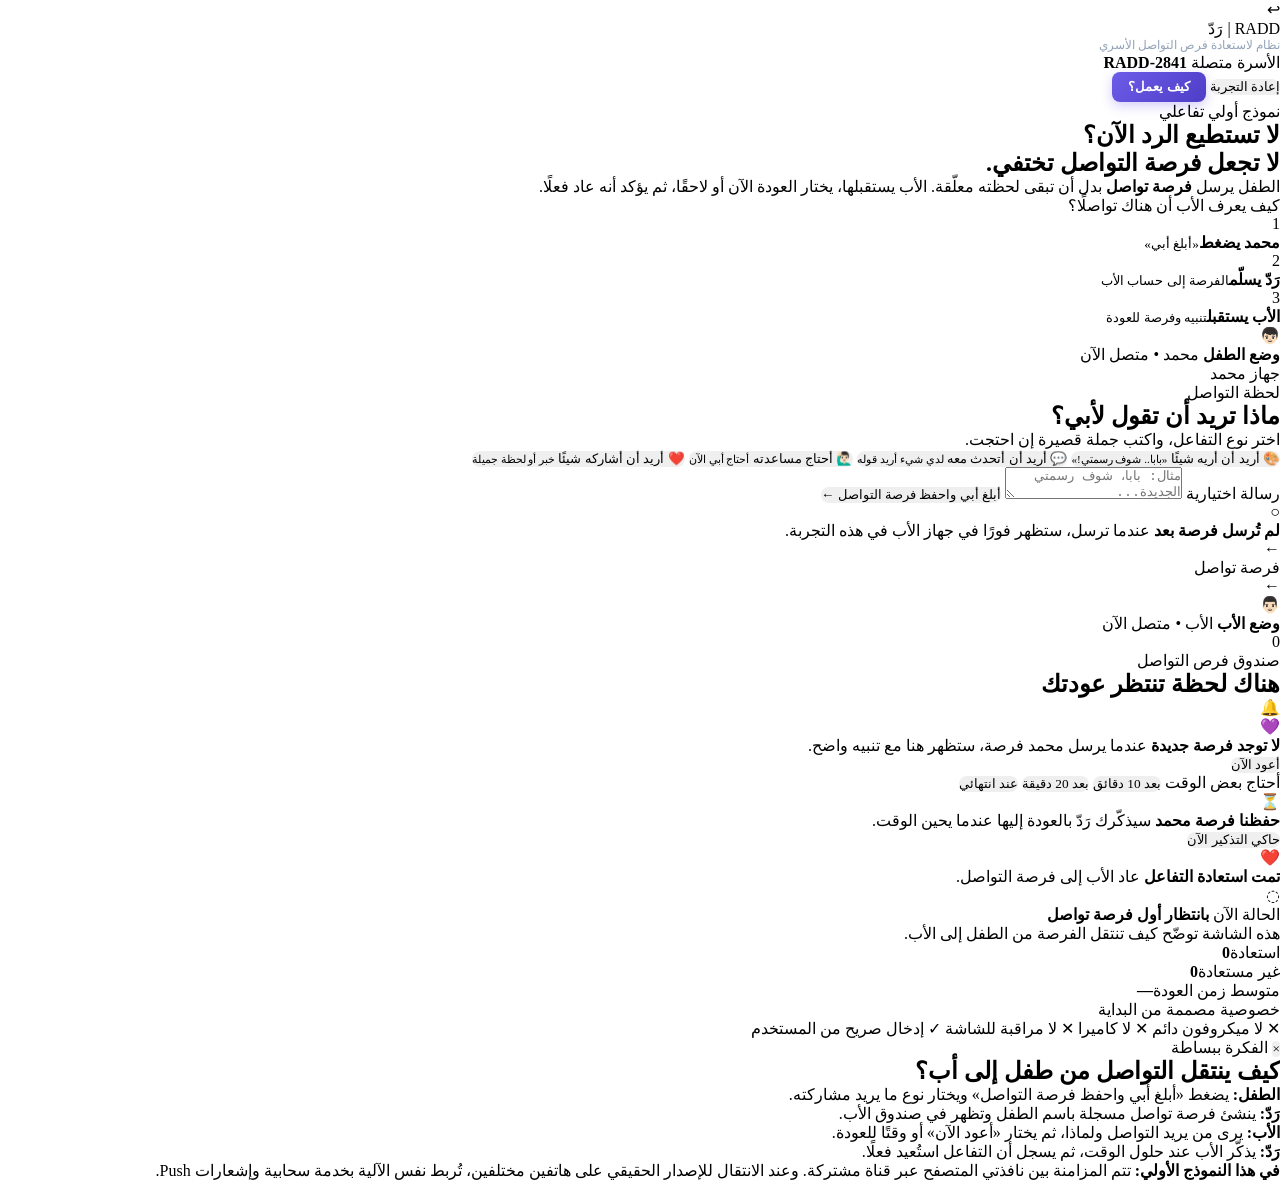
==== commit b6477a7d: "feat: turn RADD pitch into interactive family communication MVP" ====
--- a/index.html
+++ b/index.html
@@ -1,540 +1,244 @@
 <!DOCTYPE html>
 <html lang="ar" dir="rtl">
 <head>
-  <meta charset="UTF-8">
-  <meta name="viewport" content="width=device-width, initial-scale=1.0">
-  <title>RADD | رَدّ — فيديو Pitch سينمائي (عرض التحكيم الرسمي)</title>
-  <!-- خطوط عربية حديثة معتمدة (Cairo & IBM Plex Sans Arabic) -->
+  <meta charset="UTF-8" />
+  <meta name="viewport" content="width=device-width, initial-scale=1.0" />
+  <meta name="theme-color" content="#5B4BDB" />
+  <title>RADD | رَدّ — استعادة فرص التواصل الأسري</title>
   <link rel="preconnect" href="https://fonts.googleapis.com">
   <link rel="preconnect" href="https://fonts.gstatic.com" crossorigin>
-  <link href="https://fonts.googleapis.com/css2?family=Cairo:wght@400;500;600;700;800;900&family=IBM+Plex+Sans+Arabic:wght@400;500;600;700&display=swap" rel="stylesheet">
-  <link rel="stylesheet" href="style.css">
+  <link href="https://fonts.googleapis.com/css2?family=Cairo:wght@400;500;600;700;800&family=IBM+Plex+Sans+Arabic:wght@400;500;600;700&display=swap" rel="stylesheet">
+  <link rel="stylesheet" href="style.css" />
 </head>
-<body class="cinema-body">
-
-  <!-- Ambient Cinema Atmosphere -->
-  <div class="ambient-glow" id="ambientGlow"></div>
-
-  <!-- Minimal Cinema Top Bar -->
-  <header class="pitch-header">
-    <div class="brand-group">
-      <div class="brand-badge-icon">
-        <svg viewBox="0 0 36 36" width="22" height="22">
-          <circle cx="18" cy="18" r="16" fill="none" stroke="currentColor" stroke-width="2" stroke-dasharray="3 3"/>
-          <path d="M13 18 C13 13, 23 13, 23 18 C23 23, 15 23, 15 20" fill="none" stroke="currentColor" stroke-width="2.5" stroke-linecap="round"/>
-          <polyline points="14,17 15,21 19,19" fill="none" stroke="currentColor" stroke-width="2.5" stroke-linecap="round" stroke-linejoin="round"/>
-          <circle cx="23" cy="18" r="2.2" fill="currentColor"/>
-        </svg>
-      </div>
-      <div class="brand-meta">
-        <h1 class="brand-name">RADD | رَدّ</h1>
-        <span class="brand-subtitle">نظام استعادة فرص التواصل الأسري</span>
-      </div>
-    </div>
-
-    <div class="pitch-status-tags">
-      <span class="status-pill live-pill"><span class="live-dot"></span> 16:9 Pitch Film</span>
-      <span class="status-pill">المدة: 75 ثانية</span>
-      <span class="status-pill jury-tag">لجنة التحكيم الرسمية</span>
-    </div>
-
-    <div class="header-right-tools">
-      <button class="btn-ghost" id="openDocsBtn" title="وثيقة الإنتاج الفني للتحكيم">
-        <span class="btn-icon">📋</span> ملف المشروع
-      </button>
-      <button class="btn-primary" id="fullscreenBtn" title="ملء الشاشة 16:9">
-        <span class="btn-icon">⛶</span> ملء الشاشة
-      </button>
+<body>
+  <div class="app-bg"></div>
+
+  <header class="topbar">
+    <div class="brand">
+      <div class="brand-mark" aria-hidden="true">↩</div>
+      <div>
+        <div class="brand-title">RADD <span>| رَدّ</span></div>
+        <div class="brand-subtitle">نظام لاستعادة فرص التواصل الأسري</div>
+      </div>
+    </div>
+
+    <div class="connection-pill">
+      <span class="live-dot"></span>
+      <span>الأسرة متصلة</span>
+      <strong id="familyCode">RADD-2841</strong>
+    </div>
+
+    <div class="top-actions">
+      <button class="btn btn-soft" id="resetDemoBtn">إعادة التجربة</button>
+      <button class="btn btn-primary" id="helpBtn">كيف يعمل؟</button>
     </div>
   </header>
 
-  <!-- Main 16:9 Cinema Viewport -->
-  <main class="cinema-stage-wrapper">
-    <div class="cinema-frame" id="cinemaFrame">
-      
-      <!-- Film Vignette & Subtle Cinema Texture -->
-      <div class="film-vignette"></div>
-
-      <!-- =================================================================
-           المشهد 1 (00:00 — 00:11): البداية الإنسانية
-           الصوت: بابا شوف رسمتي -> بعد شوي يا حبيبي -> في زحام اليوم
-           ================================================================= -->
-      <section class="scene-layer" id="scene1" data-scene="1">
-        <div class="scene-bg-image slow-kenburns" style="background-image: url('assets/images/scene1.jpg');"></div>
-        <div class="vignette-overlay"></div>
-
-        <div class="scene-inner space-between">
-          <!-- Dialogue Cues (Appear synchronized with audio) -->
-          <div class="dialogue-flow">
-            <div class="dialogue-chip child-chip animate-fade-in" id="chipChild1">
-              <span class="chip-speaker">محمد:</span>
-              <span class="chip-text">«بابا.. شوف رسمتي!»</span>
-            </div>
-
-            <div class="dialogue-chip father-chip animate-fade-in" id="chipFather1">
-              <span class="chip-speaker">الأب:</span>
-              <span class="chip-text">«بعد شوي يا حبيبي.»</span>
-            </div>
-          </div>
-
-          <!-- Minimal Punchy On-Screen Title -->
-          <div class="cinematic-caption-box animate-fade-up">
-            <p class="caption-lead">بعض اللحظات لا تضيع لأننا لا نهتم…</p>
-            <h2 class="caption-punch">بل لأننا لم نستطع الرد في وقتها.</h2>
-          </div>
-        </div>
-      </section>
-
-      <!-- =================================================================
-           المشهد 2 (00:11 — 00:22): جوهر المشكلة
-           الصوت: المشكلة الحقيقية.mp3
-           ================================================================= -->
-      <section class="scene-layer" id="scene2" data-scene="2">
-        <div class="scene-bg-image slow-kenburns" style="background-image: url('assets/images/scene2.jpg');"></div>
-        <div class="vignette-overlay dark-overlay"></div>
-
-        <div class="scene-inner flex-center">
-          <div class="cinematic-caption-box center-caption animate-fade-up">
-            <span class="caption-tag">المشكلة السلوكية الحقيقية</span>
-            <p class="caption-lead">المشكلة ليست مجرد شاشة هاتف.</p>
-            <h2 class="caption-punch">ماذا يحدث للتفاعل بعد أن يتعذر الرد؟</h2>
-            <div class="caption-subline">تتلاشى الرغبة في الحديث.. وتمر اللحظة دون أن تعود.</div>
-          </div>
-        </div>
-      </section>
-
-      <!-- =================================================================
-           المشهد 3 (00:22 — 00:34): ظهور واجهة RADD — فرصة تواصل
-           انتقال إلى واجهة RADD الحقيقية (RTL)
-           ================================================================= -->
-      <section class="scene-layer" id="scene3" data-scene="3">
-        <div class="scene-bg-gradient"></div>
-
-        <div class="scene-inner split-grid">
-          <!-- Text Column -->
-          <div class="text-content-side animate-fade-right">
-            <span class="concept-badge">ابتكار اجتماعي هادئ</span>
-            <h2 class="section-hero-title">فرصة تواصل</h2>
-            <p class="section-hero-desc">
-              بدلاً من ضياع محاولة الطفل في زحام المشاغل، يحفظ النظام نية التواصل الصادقة ليعود إليها الوالد بوعي واهتمام.
-            </p>
-            <div class="hero-quote-bar">
-              «لا نقطع انشغالك الحرج الآن.. بل نحمي حق الأسرة في وقت لاحق.»
-            </div>
-          </div>
-
-          <!-- Real RTL Smartphone UI Mockup -->
-          <div class="phone-showcase-side animate-slide-up">
-            <div class="device-mockup">
-              <div class="device-dynamic-island"></div>
-              
-              <div class="device-screen-rtl">
-                <div class="device-status-bar">
-                  <span class="status-time">٨:٤٢ م</span>
-                  <span class="status-app-name">رَدّ • RADD</span>
-                  <span class="status-icons">📶 🔋</span>
-                </div>
-
-                <div class="app-interface-content">
-                  <!-- The Opportunity Card -->
-                  <div class="opportunity-card-ui animate-pulse-soft">
-                    <div class="opp-badge">✨ محاولة تواصل واردة</div>
-                    <div class="opp-person">
-                      <div class="person-avatar">👦🏻</div>
-                      <div class="person-details">
-                        <div class="person-name">محمد</div>
-                        <div class="person-action">«يريد أن يريك شيئًا»</div>
-                      </div>
-                    </div>
-                    <div class="opp-context-hint">
-                      <span>🎨 يحمل ورقة رسم بيده</span>
-                    </div>
-
-                    <button class="btn-radd-action" id="btnSaveOpportunity">
-                      <span class="action-icon">💾</span>
-                      <span>حفظ فرصة التواصل</span>
-                    </button>
-                  </div>
-
-                  <div class="privacy-subtext">
-                    🔒 لا تسجيل صوت • لا كاميرا • لا مراقبة للشاشة
-                  </div>
-                </div>
-              </div>
-            </div>
-          </div>
-        </div>
-      </section>
-
-      <!-- =================================================================
-           المشهد 4 (00:34 — 00:46): حفظ الفرصة دون مراقبة
-           الصوت: لا يراقب الاسرة.mp3
-           ================================================================= -->
-      <section class="scene-layer" id="scene4" data-scene="4">
-        <div class="scene-bg-gradient dark-purple-gradient"></div>
-
-        <div class="scene-inner split-grid reverse-grid">
-          <!-- Privacy & Structured Return Architecture -->
-          <div class="metadata-cards-side animate-fade-left">
-            <div class="meta-row-card">
-              <span class="meta-title">نوع التفاعل</span>
-              <strong class="meta-val">مشاركة إنجاز ورسمة 🎨</strong>
-              <span class="meta-note">تدوين نية ناعم بدون تنصت</span>
-            </div>
-
-            <div class="meta-row-card">
-              <span class="meta-title">الأولوية</span>
-              <strong class="meta-val highlight-gold">عائلية دافئة</strong>
-              <span class="meta-note">تعزيز ثقة الطفل بنفسه</span>
-            </div>
-
-            <div class="meta-row-card">
-              <span class="meta-title">وقت العودة المناسب</span>
-              <strong class="meta-val">بعد ٢٠ دقيقة (عند إنهاء المكالمة)</strong>
-              <span class="meta-note">مرونة تامة للوالد بدون ضغط</span>
-            </div>
-
-            <!-- Soft Notification Preview -->
-            <div class="soft-notification-box animate-float-gentle">
-              <div class="notif-top">
-                <span class="notif-tag">تذكير رَدّ الهادئ</span>
-                <span class="notif-now">الآن</span>
-              </div>
-              <div class="notif-text">
-                <span class="heart-icon">❤️</span>
-                <strong>«محمد كان يريد أن يريك شيئًا»</strong>
-              </div>
-              <div class="notif-footnote">تذكير رقيق ووحيد — بدون رنين مزعج أو تكديس إشعارات</div>
-            </div>
-          </div>
-
-          <!-- Plain Statement of Safety -->
-          <div class="text-content-side animate-fade-right">
-            <div class="safety-seal">
-              <span class="seal-icon">🛡️</span>
-              <span>ميثاق الأمان والخصوصية</span>
-            </div>
-            <h2 class="section-hero-title">رَدّ لا يراقب الأسرة</h2>
-            <p class="section-hero-desc">
-              لا نلتقط صوراً، ولا نسجل أصواتاً، ولا نقرأ رسائل خاصة. النظام يحفظ فقط النية الإنسانية الصادقة ويساعدك على تذكّر العودة إليها.
-            </p>
-
-            <div class="negative-guarantees">
-              <div class="guarantee-item">
-                <span class="cross-icon">✕</span>
-                <span>لا ميكروفون</span>
-              </div>
-              <div class="guarantee-item">
-                <span class="cross-icon">✕</span>
-                <span>لا كاميرا</span>
-              </div>
-              <div class="guarantee-item">
-                <span class="cross-icon">✕</span>
-                <span>لا مراقبة للشاشة</span>
-              </div>
-            </div>
-          </div>
-        </div>
-      </section>
-
-      <!-- =================================================================
-           المشهد 5 (00:46 — 00:57): استعادة اللحظة
-           الصوت: ورني وش كنت تبي توريني.mp3
-           صورة scene5.jpg
-           ================================================================= -->
-      <section class="scene-layer" id="scene5" data-scene="5">
-        <div class="scene-bg-image slow-kenburns" style="background-image: url('assets/images/scene5.jpg');"></div>
-        <div class="vignette-overlay"></div>
-
-        <div class="scene-inner space-between">
-          <!-- Dialogue Bubble Flow -->
-          <div class="dialogue-flow">
-            <div class="dialogue-chip father-chip restored-chip animate-fade-in" id="chipFather5">
-              <span class="chip-speaker">الأب (يضع الهاتف جانباً باهتمام):</span>
-              <span class="chip-text">«ورني وش كنت تبي توريني!»</span>
-            </div>
-
-            <!-- Child response visually represented (TODO: Audio file to be linked if added) -->
-            <div class="dialogue-chip child-chip animate-fade-in" id="chipChild5" style="margin-top: 10px;">
-              <span class="chip-speaker">محمد (بفخر وابتسامة عريضة):</span>
-              <span class="chip-text">«رسمت بيتنا… وإحنا كلنا مع بعض!»</span>
-            </div>
-          </div>
-
-          <!-- Bottom Caption -->
-          <div class="cinematic-caption-box animate-fade-up">
-            <p class="caption-lead">التفاعل الذي كان معرضًا للضياع…</p>
-            <h2 class="caption-punch text-success">عاد من جديد.</h2>
-          </div>
-        </div>
-      </section>
-
-      <!-- =================================================================
-           المشهد 6 (00:57 — 01:05): القياس الإيجابي ومؤشرات الاستمرارية
-           بيانات تجريبية واضحة للنموذج الأولي — لا ادعاءات ميدانية غير مثبتة
-           ================================================================= -->
-      <section class="scene-layer" id="scene6" data-scene="6">
-        <div class="scene-bg-gradient dark-purple-gradient"></div>
-
-        <div class="scene-inner flex-center">
-          <div class="prototype-metrics-dashboard animate-slide-up">
-            <div class="dashboard-top-bar">
-              <div class="dash-headline">
-                <span class="dash-icon">📊</span>
-                <h3>مؤشرات استمرارية التواصل الأسري</h3>
-              </div>
-              <div class="prototype-label-badge">
-                <span class="proto-dot"></span>
-                <span>بيانات تجريبية للنموذج الأولي • Prototype Demo</span>
-              </div>
-            </div>
-
-            <div class="proto-cards-row">
-              <div class="proto-card">
-                <div class="proto-type-tag">مثال تجريبي</div>
-                <div class="proto-card-title">معدل استعادة التفاعل</div>
-                <div class="proto-metric-visual">
-                  <div class="metric-circle-indicator">
-                    <span class="metric-val-text">مستقر</span>
-                  </div>
-                </div>
-                <div class="proto-card-desc">قياس عودة التفاعل بعد تعذر الرد الفوري</div>
-              </div>
-
-              <div class="proto-card">
-                <div class="proto-type-tag">مثال تجريبي</div>
-                <div class="proto-card-title">زمن الاستعادة</div>
-                <div class="proto-metric-visual">
-                  <div class="metric-time-bar">
-                    <span class="metric-val-text">في نفس اليوم</span>
-                  </div>
-                </div>
-                <div class="proto-card-desc">متوسط وقت إغلاق حلقة التواصل الأسرية</div>
-              </div>
-
-              <div class="proto-card">
-                <div class="proto-type-tag">مثال تجريبي</div>
-                <div class="proto-card-title">فرص تمت استعادتها</div>
-                <div class="proto-metric-visual">
-                  <div class="metric-status-check">
-                    <span class="metric-val-text">لحظات حقيقية</span>
-                  </div>
-                </div>
-                <div class="proto-card-desc">حماية محاولات التواصل من النسيان التام</div>
-              </div>
-            </div>
-
-            <div class="dashboard-core-philosophy">
-              <p>
-                «رَدّ لا يقيس جودة الوالد…<br>
-                <strong>بل يقيس استمرارية التواصل.</strong>»
-              </p>
-            </div>
-          </div>
-        </div>
-      </section>
-
-      <!-- =================================================================
-           المشهد 7 (01:05 — 01:12): مسار التواصل الأسري الكامل
-           صورة scene7.jpg + مسار RTL حقيقي من اليمين إلى اليسار
-           ================================================================= -->
-      <section class="scene-layer" id="scene7" data-scene="7">
-        <div class="scene-bg-image slow-kenburns" style="background-image: url('assets/images/scene7.jpg');"></div>
-        <div class="vignette-overlay soft-bottom-vignette"></div>
-
-        <div class="scene-inner flex-bottom">
-          <div class="cinematic-pipeline-wrapper animate-fade-up">
-            <div class="pipeline-caption-title">مسار حماية اللحظات الأسرية في «رَدّ»</div>
-            
-            <!-- Strict RTL Pathway: Starts Right -> Goes Left with Leftward Arrows (←) -->
-            <div class="rtl-pipeline-track">
-              <div class="pipe-node n1">
-                <span class="node-seq">١</span>
-                <span class="node-title">محاولة تواصل</span>
-              </div>
-
-              <div class="pipe-arrow-rtl">←</div>
-
-              <div class="pipe-node n2">
-                <span class="node-seq">٢</span>
-                <span class="node-title">تعذر الرد</span>
-              </div>
-
-              <div class="pipe-arrow-rtl">←</div>
-
-              <div class="pipe-node n3 highlight-radd-node">
-                <span class="node-seq">٣</span>
-                <span class="node-title">حفظ فرصة التواصل</span>
-              </div>
-
-              <div class="pipe-arrow-rtl">←</div>
-
-              <div class="pipe-node n4">
-                <span class="node-seq">٤</span>
-                <span class="node-title">العودة</span>
-              </div>
-
-              <div class="pipe-arrow-rtl">←</div>
-
-              <div class="pipe-node n5">
-                <span class="node-seq">٥</span>
-                <span class="node-title">استعادة التفاعل</span>
-              </div>
-
-              <div class="pipe-arrow-rtl">←</div>
-
-              <div class="pipe-node n6 golden-node">
-                <span class="node-seq">❤️</span>
-                <span class="node-title">علاقة أقوى</span>
-              </div>
-            </div>
-          </div>
-        </div>
-      </section>
-
-      <!-- =================================================================
-           المشهد 8 (01:12 — 01:15): الشاشة الختامية وشعار رَدّ
-           ================================================================= -->
-      <section class="scene-layer" id="scene8" data-scene="8">
-        <div class="scene-bg-gradient climax-gradient"></div>
-
-        <div class="scene-inner flex-center">
-          <div class="brand-climax-showcase animate-scale-in">
-            <blockquote class="climax-manifesto-text">
-              «إذا لم تستطع أن تكون حاضرًا الآن…<br>
-              <strong>لا تجعل فرصة التواصل تختفي.</strong>»
-            </blockquote>
-
-            <div class="climax-brand-block">
-              <div class="brand-symbol-circle">
-                <svg viewBox="0 0 80 80" width="68" height="68">
-                  <circle cx="40" cy="40" r="36" fill="none" stroke="rgba(255,255,255,0.3)" stroke-width="2.5" stroke-dasharray="5 5"/>
-                  <path d="M28 40 C28 30, 52 30, 52 40 C52 50, 34 50, 34 44" fill="none" stroke="#FFFFFF" stroke-width="4" stroke-linecap="round"/>
-                  <polyline points="30,39 34,46 41,43" fill="none" stroke="#FFFFFF" stroke-width="4" stroke-linecap="round" stroke-linejoin="round"/>
-                  <circle cx="52" cy="40" r="4" fill="#A29BFE"/>
-                </svg>
-              </div>
-              <h1 class="climax-title-arabic">RADD | رَدّ</h1>
-              <p class="climax-tagline-text">فرصة ثانية للتواصل</p>
-            </div>
-
-            <div class="climax-footer-label">
-              مشروع ابتكار اجتماعي وتقني • المملكة العربية السعودية 🇸🇦
-            </div>
-          </div>
-        </div>
-      </section>
-
-      <!-- Minimal Subtitle Overlay Strip (Driven by master timeline) -->
-      <div class="cinema-subtitle-strip" id="subtitleStrip">
-        <span class="subtitle-text" id="subtitleText">بعض اللحظات لا تضيع لأننا لا نهتم... بل لأننا لم نستطع الرد في وقتها.</span>
-      </div>
-
-    </div><!-- /cinema-frame -->
-
-    <!-- =================================================================
-         Professional Cinema Controls Dock (Non-intrusive)
-         ================================================================= -->
-    <div class="cinema-controls-dock" id="controlsDock">
-      <!-- Scrubbable Progress Bar -->
-      <div class="progress-bar-wrapper" id="progressWrapper" title="اسحب أو انقر للتنقل في التايم لاين">
-        <div class="progress-fill-rtl" id="progressFill"></div>
-        <div class="timeline-scene-notches" id="sceneNotches"></div>
-      </div>
-
-      <div class="dock-controls-row">
-        <!-- Play / Pause / Replay / Time -->
-        <div class="ctrl-group left-group">
-          <button class="btn-dock-icon" id="playPauseBtn" title="تشغيل / إيقاف مؤقت (المسافة)">
-            <span class="dock-icon" id="playIcon">▶</span>
+  <main class="app-shell">
+    <section class="hero">
+      <div>
+        <span class="eyebrow">نموذج أولي تفاعلي</span>
+        <h1>لا تستطيع الرد الآن؟<br><span>لا تجعل فرصة التواصل تختفي.</span></h1>
+        <p>
+          الطفل يرسل <strong>فرصة تواصل</strong> بدل أن تبقى لحظته معلّقة.
+          الأب يستقبلها، يختار العودة الآن أو لاحقًا، ثم يؤكد أنه عاد فعلًا.
+        </p>
+      </div>
+
+      <div class="how-card">
+        <div class="how-title">كيف يعرف الأب أن هناك تواصلًا؟</div>
+        <div class="how-steps">
+          <div class="how-step">
+            <span>1</span>
+            <div><strong>محمد يضغط</strong><small>«أبلغ أبي»</small></div>
+          </div>
+          <div class="how-line"></div>
+          <div class="how-step">
+            <span>2</span>
+            <div><strong>رَدّ يسلّم</strong><small>الفرصة إلى حساب الأب</small></div>
+          </div>
+          <div class="how-line"></div>
+          <div class="how-step">
+            <span>3</span>
+            <div><strong>الأب يستقبل</strong><small>تنبيه وفرصة للعودة</small></div>
+          </div>
+        </div>
+      </div>
+    </section>
+
+    <section class="demo-grid">
+      <article class="device-panel child-panel">
+        <div class="panel-head">
+          <div class="person">
+            <div class="avatar child-avatar">👦🏻</div>
+            <div>
+              <strong>وضع الطفل</strong>
+              <span>محمد • متصل الآن</span>
+            </div>
+          </div>
+          <span class="panel-status">جهاز محمد</span>
+        </div>
+
+        <div class="panel-body">
+          <div class="question-block">
+            <span class="tiny-label">لحظة التواصل</span>
+            <h2>ماذا تريد أن تقول لأبي؟</h2>
+            <p>اختر نوع التفاعل، واكتب جملة قصيرة إن احتجت.</p>
+          </div>
+
+          <div class="interaction-types" id="interactionTypes">
+            <button class="interaction-type active" data-type="show">
+              <span class="type-icon">🎨</span>
+              <span>أريد أن أريه شيئًا</span>
+              <small>«بابا.. شوف رسمتي!»</small>
+            </button>
+            <button class="interaction-type" data-type="talk">
+              <span class="type-icon">💬</span>
+              <span>أريد أن أتحدث معه</span>
+              <small>لدي شيء أريد قوله</small>
+            </button>
+            <button class="interaction-type" data-type="help">
+              <span class="type-icon">🙋🏻‍♂️</span>
+              <span>أحتاج مساعدته</span>
+              <small>أحتاج أبي الآن</small>
+            </button>
+            <button class="interaction-type" data-type="share">
+              <span class="type-icon">❤️</span>
+              <span>أريد أن أشاركه شيئًا</span>
+              <small>خبر أو لحظة جميلة</small>
+            </button>
+          </div>
+
+          <label class="message-label" for="childMessage">رسالة اختيارية</label>
+          <textarea id="childMessage" maxlength="120" placeholder="مثال: بابا، شوف رسمتي الجديدة..."></textarea>
+
+          <button class="send-btn" id="sendOpportunityBtn">
+            <span>أبلغ أبي واحفظ فرصة التواصل</span>
+            <span class="send-icon">←</span>
           </button>
-          <button class="btn-dock-icon" id="restartBtn" title="إعادة تشغيل من البداية">
-            <span class="dock-icon">↺</span>
-          </button>
-          
-          <div class="time-readout" id="timeReadout">00:00 / 01:15</div>
-        </div>
-
-        <!-- Direct Scene Quick Jump Tabs -->
-        <div class="scene-tabs-bar" id="sceneTabsBar">
-          <button class="scene-nav-tab active" data-target="1">١. البداية</button>
-          <button class="scene-nav-tab" data-target="2">٢. المشكلة</button>
-          <button class="scene-nav-tab" data-target="3">٣. فرصة تواصل</button>
-          <button class="scene-nav-tab" data-target="4">٤. حفظ الفرصة</button>
-          <button class="scene-nav-tab" data-target="5">٥. استعادة اللحظة</button>
-          <button class="scene-nav-tab" data-target="6">٦. القياس</button>
-          <button class="scene-nav-tab" data-target="7">٧. المسار</button>
-          <button class="scene-nav-tab" data-target="8">٨. الختام</button>
-        </div>
-
-        <!-- Volume / Mute / Fullscreen -->
-        <div class="ctrl-group right-group">
-          <div class="volume-control-box">
-            <button class="btn-dock-icon" id="muteBtn" title="كتم / تفعيل الصوت">
-              <span class="dock-icon" id="volumeIcon">🔊</span>
-            </button>
-            <input type="range" class="volume-slider" id="volumeSlider" min="0" max="1" step="0.05" value="1" title="مستوى الصوت">
-          </div>
-
-          <button class="btn-dock-icon" id="dockFullscreenBtn" title="ملء الشاشة">
-            <span class="dock-icon">⛶</span>
-          </button>
-        </div>
-      </div>
-    </div>
+
+          <div class="delivery-state idle-state" id="childDeliveryState">
+            <div class="state-icon">○</div>
+            <div>
+              <strong>لم تُرسل فرصة بعد</strong>
+              <span>عندما ترسل، ستظهر فورًا في جهاز الأب في هذه التجربة.</span>
+            </div>
+          </div>
+        </div>
+      </article>
+
+      <div class="center-flow" aria-hidden="true">
+        <div class="flow-arrow">←</div>
+        <div class="flow-caption">فرصة تواصل</div>
+        <div class="flow-arrow">←</div>
+      </div>
+
+      <article class="device-panel parent-panel">
+        <div class="panel-head">
+          <div class="person">
+            <div class="avatar parent-avatar">👨🏻</div>
+            <div>
+              <strong>وضع الأب</strong>
+              <span>الأب • متصل الآن</span>
+            </div>
+          </div>
+          <div class="notification-badge" id="notificationBadge">0</div>
+        </div>
+
+        <div class="panel-body">
+          <div class="parent-top">
+            <div>
+              <span class="tiny-label">صندوق فرص التواصل</span>
+              <h2>هناك لحظة تنتظر عودتك</h2>
+            </div>
+            <div class="inbox-icon">🔔</div>
+          </div>
+
+          <div class="opportunity-card empty-opportunity" id="opportunityCard">
+            <div class="empty-state">
+              <div class="empty-illustration">💜</div>
+              <strong>لا توجد فرصة جديدة</strong>
+              <span>عندما يرسل محمد فرصة، ستظهر هنا مع تنبيه واضح.</span>
+            </div>
+          </div>
+
+          <div class="return-actions" id="returnActions">
+            <button class="return-now-btn" id="returnNowBtn">أعود الآن</button>
+            <div class="later-row">
+              <span>أحتاج بعض الوقت</span>
+              <button data-delay="10">بعد 10 دقائق</button>
+              <button data-delay="20">بعد 20 دقيقة</button>
+              <button data-delay="end">عند انتهائي</button>
+            </div>
+          </div>
+
+          <div class="reminder-card hidden" id="reminderCard">
+            <div class="reminder-icon">⏳</div>
+            <div>
+              <strong>حفظنا فرصة محمد</strong>
+              <span id="reminderText">سيذكّرك رَدّ بالعودة إليها عندما يحين الوقت.</span>
+            </div>
+            <button class="demo-remind-btn" id="demoRemindBtn">حاكي التذكير الآن</button>
+          </div>
+
+          <div class="recovery-card hidden" id="recoveryCard">
+            <div class="recovery-icon">❤️</div>
+            <div>
+              <strong>تمت استعادة التفاعل</strong>
+              <span id="recoveryText">عاد الأب إلى فرصة التواصل.</span>
+            </div>
+          </div>
+        </div>
+      </article>
+    </section>
+
+    <section class="live-status">
+      <div class="status-main">
+        <div class="status-icon" id="statusIcon">◌</div>
+        <div>
+          <span class="tiny-label">الحالة الآن</span>
+          <strong id="liveStatusText">بانتظار أول فرصة تواصل</strong>
+          <p id="liveStatusSubtext">هذه الشاشة توضّح كيف تنتقل الفرصة من الطفل إلى الأب.</p>
+        </div>
+      </div>
+      <div class="metrics-mini">
+        <div><span>استعادة</span><strong id="recoveredCount">0</strong></div>
+        <div><span>غير مستعادة</span><strong id="unrecoveredCount">0</strong></div>
+        <div><span>متوسط زمن العودة</span><strong id="avgLatency">—</strong></div>
+      </div>
+    </section>
+
+    <section class="privacy-strip">
+      <div class="privacy-heading">خصوصية مصممة من البداية</div>
+      <div class="privacy-items">
+        <span>✕ لا ميكروفون دائم</span>
+        <span>✕ لا كاميرا</span>
+        <span>✕ لا مراقبة للشاشة</span>
+        <span>✓ إدخال صريح من المستخدم</span>
+      </div>
+    </section>
   </main>
 
-  <!-- =================================================================
-       Jury Project Documentation Drawer (Overlay)
-       ================================================================= -->
-  <aside class="jury-drawer" id="juryDrawer">
-    <div class="drawer-header">
-      <div>
-        <h3>📋 وثيقة الإنتاج الفني لـ Pitch مشروع «رَدّ | RADD»</h3>
-        <p class="drawer-sub">معدّة خصيصاً للجنة تحكيم الابتكار الاجتماعي والتقني</p>
-      </div>
-      <button class="btn-close-drawer" id="closeDrawerBtn">✕</button>
-    </div>
-
-    <div class="drawer-scroll-body">
-      <div class="doc-section-card">
-        <h4>🎯 جوهر الفكرة والتمايز السلوكي</h4>
-        <p>
-          المشكلة الحقيقية في الأسرة ليست مجرد عدد ساعات استخدام الهاتف، بل هي <strong>«ضياع لحظة المحاولة»</strong> عندما يطلب أحد أفراد الأسرة تواصلاً في لحظة انشغال الطرف الآخر، فيُقال «بعد شوي» وتتلاشى اللحظة دون عودة.
-        </p>
-        <p>
-          نظام <strong>RADD</strong> لا يحارب الأجهزة ولا يلوم الوالد، بل يحفظ نية التواصل الصادقة ويعيدها كفرصة ثانية للتواصل في الوقت الملائم.
-        </p>
-      </div>
-
-      <div class="doc-section-card ethics-box">
-        <h4>🛡️ الالتزام الأخلاقي ومحددات الأمان المعتمدة</h4>
-        <ul>
-          <li>✓ <strong>بدون مراقبة:</strong> لا تسجيل صوتي، لا كاميرا، ولا قراءة رسائل خاصة.</li>
-          <li>✓ <strong>التقنية أداة وليست عدواً:</strong> لا لوم ولا تخويف للوالد.</li>
-          <li>✓ <strong>نظام غير تقييمي:</strong> لا توجد درجات تصنيفية لكفاءة الأبوة، بل قياس لاستمرارية التواصل فقط.</li>
-          <li>✓ <strong>بيانات تجريبية واضحة:</strong> لا يتم ادعاء أي نتائج ميدانية غير مثبتة.</li>
-        </ul>
-      </div>
-
-      <div class="doc-section-card">
-        <h4>⏱️ التايم لاين التنفيذي (75 ثانية)</h4>
-        <ul class="timeline-summary-list">
-          <li><strong>00:00 — 00:11 (المشهد 1):</strong> البداية الإنسانية في المنزل السعودي ومحاولة الطفل.</li>
-          <li><strong>00:11 — 00:22 (المشهد 2):</strong> تشريح المشكلة وتراكم «بعد شوي».</li>
-          <li><strong>00:22 — 00:34 (المشهد 3):</strong> ظهور واجهة RADD ومفهوم «فرصة تواصل».</li>
-          <li><strong>00:34 — 00:46 (المشهد 4):</strong> حفظ الفرصة والتذكير الهادئ دون مراقبة.</li>
-          <li><strong>00:46 — 00:57 (المشهد 5):</strong> استعادة اللحظة ووضع الهاتف جانباً.</li>
-          <li><strong>00:57 — 01:05 (المشهد 6):</strong> مؤشرات النموذج الأولي التجريبي.</li>
-          <li><strong>01:05 — 01:12 (المشهد 7):</strong> مسار التواصل الأسري من اليمين إلى اليسار (RTL).</li>
-          <li><strong>01:12 — 01:15 (المشهد 8):</strong> الختام وشعار RADD — فرصة ثانية للتواصل.</li>
-        </ul>
-      </div>
-    </div>
-  </aside>
-
-  <!-- Scripts -->
-  <script src="audioController.js"></script>
+  <div class="modal hidden" id="helpModal">
+    <div class="modal-card">
+      <button class="modal-close" id="closeHelpBtn">×</button>
+      <span class="eyebrow">الفكرة ببساطة</span>
+      <h2>كيف ينتقل التواصل من طفل إلى أب؟</h2>
+      <ol>
+        <li><strong>الطفل:</strong> يضغط «أبلغ أبي واحفظ فرصة التواصل» ويختار نوع ما يريد مشاركته.</li>
+        <li><strong>رَدّ:</strong> ينشئ فرصة تواصل مسجلة باسم الطفل وتظهر في صندوق الأب.</li>
+        <li><strong>الأب:</strong> يرى من يريد التواصل ولماذا، ثم يختار «أعود الآن» أو وقتًا للعودة.</li>
+        <li><strong>رَدّ:</strong> يذكّر الأب عند حلول الوقت، ثم يسجل أن التفاعل استُعيد فعلًا.</li>
+      </ol>
+      <div class="architecture-note">
+        <strong>في هذا النموذج الأولي:</strong> تتم المزامنة بين نافذتي المتصفح عبر قناة مشتركة.
+        وعند الانتقال للإصدار الحقيقي على هاتفين مختلفين، تُربط نفس الآلية بخدمة سحابية وإشعارات Push.
+      </div>
+    </div>
+  </div>
+
+  <div class="toast hidden" id="toast"></div>
+
   <script src="app.js"></script>
 </body>
-</html>
+</html>
